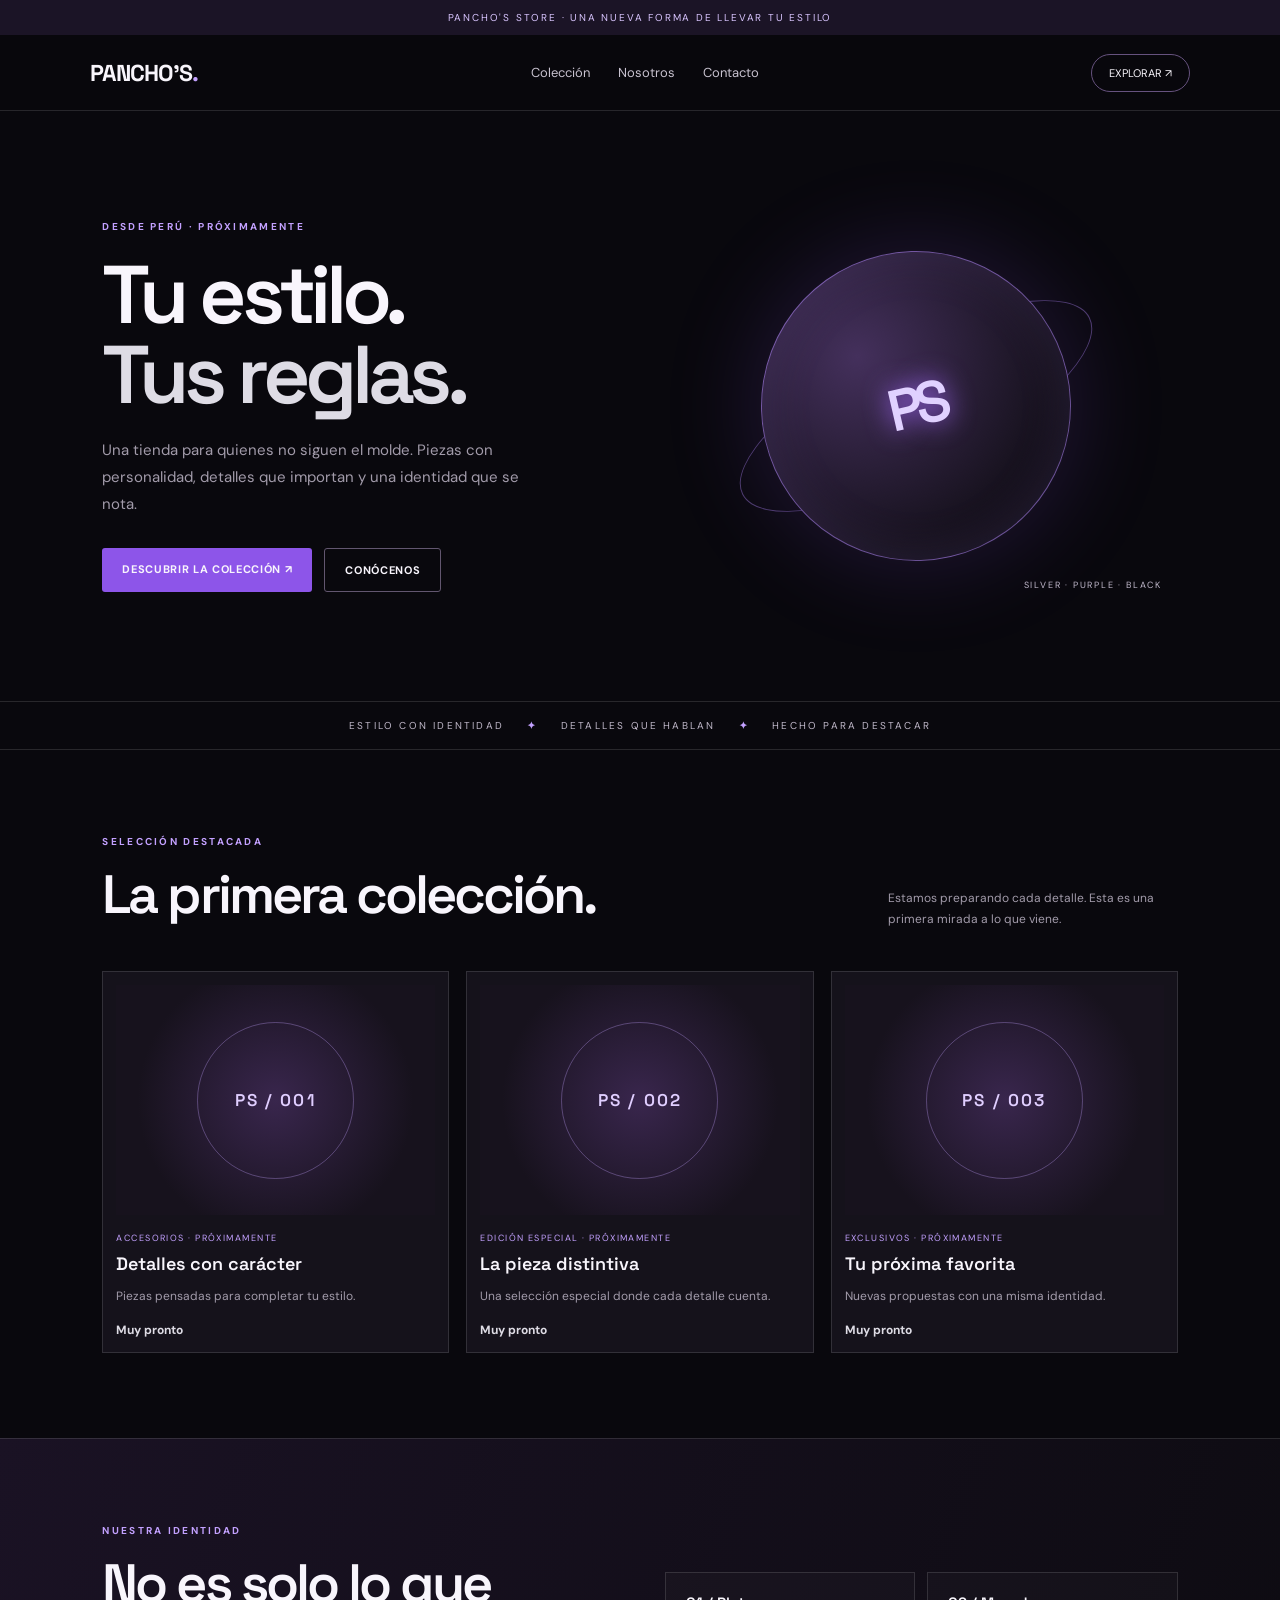
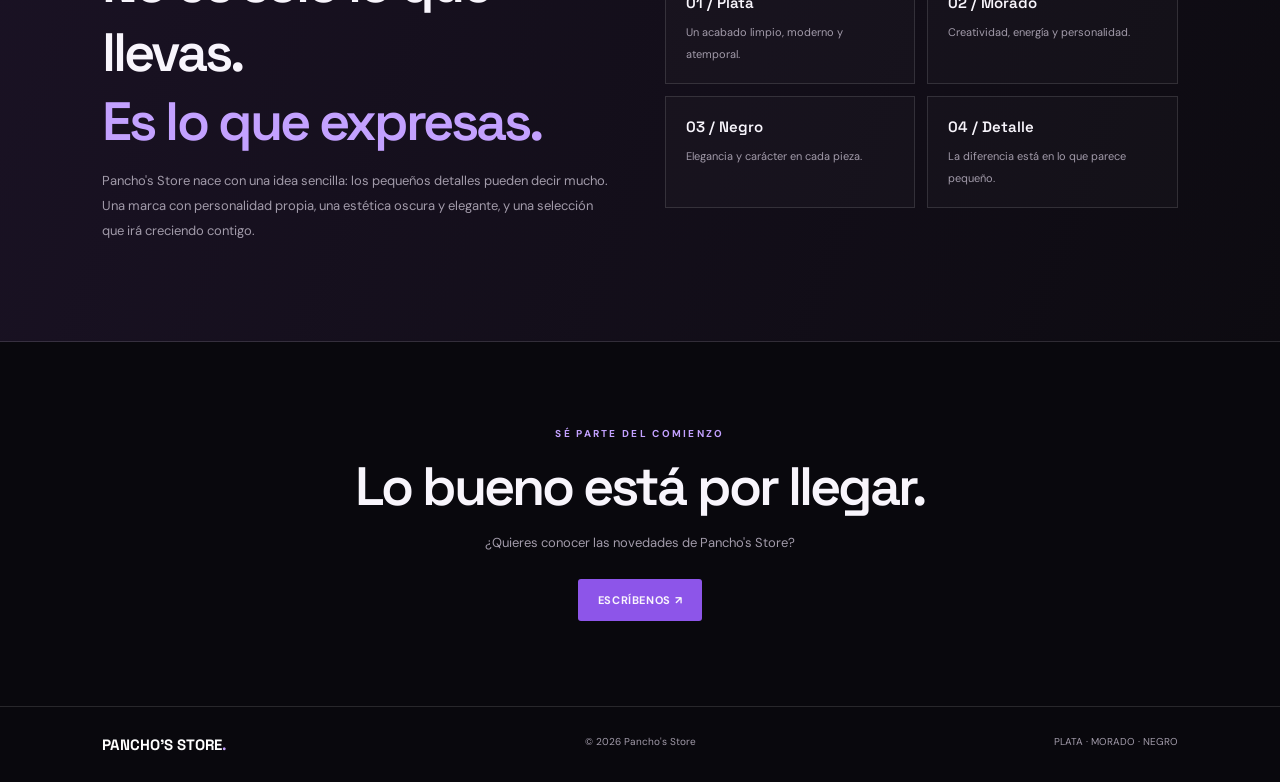
==== index.html @ 60fdd754 "Usar enlace universal de WhatsApp con fallback web" ====
<!DOCTYPE html>
<html lang="es"><head><meta charset="UTF-8"><meta name="viewport" content="width=device-width, initial-scale=1"><meta name="theme-color" content="#09080d"><meta name="description" content="Pancho's Store — estilo que deja huella."><title>Pancho's Store</title>
<style>
@import url('https://fonts.googleapis.com/css2?family=DM+Sans:wght@400;500;600;700&family=Space+Grotesk:wght@400;500;600;700&display=swap');
:root{--bg:#09080d;--panel:#15121b;--purple:#8d55e9;--lilac:#c3a1ff;--silver:#dedce5;--muted:#a29baa;--line:#ffffff20}*{box-sizing:border-box}html{scroll-behavior:smooth}body{margin:0;background:var(--bg);color:#f8f5fc;font-family:'DM Sans',sans-serif}a{color:inherit;text-decoration:none}.announcement{text-align:center;padding:11px;background:#1b1426;color:#d9c5ff;font-size:10px;letter-spacing:.18em;text-transform:uppercase}header{height:76px;padding:0 7%;display:flex;align-items:center;justify-content:space-between;border-bottom:1px solid var(--line);position:sticky;top:0;background:#09080de8;backdrop-filter:blur(14px);z-index:4}.logo{font:700 23px 'Space Grotesk';letter-spacing:-1px}.logo span{color:var(--lilac)}nav{display:flex;gap:28px;color:#c8c2d0;font-size:13px}nav a:hover{color:white}.pill{border:1px solid #66527f;padding:11px 17px;border-radius:30px;font-size:11px}.hero{min-height:590px;padding:80px 8%;display:grid;grid-template-columns:1fr 1fr;align-items:center;gap:30px;overflow:hidden}.eyebrow{color:var(--lilac);font-size:10px;font-weight:700;letter-spacing:.23em;text-transform:uppercase}.hero h1{font:600 clamp(52px,6.4vw,84px)/.98 'Space Grotesk';letter-spacing:-.065em;margin:22px 0}.hero h1 span{color:var(--silver)}.hero p{max-width:440px;color:var(--muted);font-size:15px;line-height:1.8}.actions{display:flex;gap:12px;margin-top:30px;flex-wrap:wrap}.btn{padding:14px 20px;font-size:11px;font-weight:700;letter-spacing:.06em;border-radius:3px}.primary{background:var(--purple)}.outline{border:1px solid #62566f}.art{height:390px;display:grid;place-items:center;position:relative}.disc{width:310px;height:310px;border-radius:50%;display:grid;place-items:center;background:radial-gradient(circle at 35% 30%,#44305c,#17121e 65%,#08070c);border:1px solid #b58aff88;box-shadow:0 0 100px #8d55e933,inset 0 0 50px #b58aff22;transform:rotate(-13deg)}.disc strong{font:600 58px 'Space Grotesk';letter-spacing:-7px;color:#e0d1ff;text-shadow:0 0 25px #a66cff}.ring{position:absolute;width:390px;height:130px;border:1px solid #b58aff66;border-radius:50%;transform:rotate(-27deg)}.art small{position:absolute;bottom:10px;right:3%;color:#c2bacd;letter-spacing:.2em;font-size:9px}.ticker{padding:17px 5%;border-block:1px solid var(--line);text-align:center;color:#c0b8c9;font-size:10px;letter-spacing:.22em}.ticker b{color:var(--lilac);margin:0 18px}section.content{padding:85px 8%}.heading{display:flex;justify-content:space-between;align-items:end;margin-bottom:30px;gap:20px}.heading h2,.story h2,.signup h2{font:600 clamp(34px,4.5vw,54px) 'Space Grotesk';letter-spacing:-.055em;margin:12px 0}.heading p{max-width:290px;color:var(--muted);font-size:12px;line-height:1.7}.grid{display:grid;grid-template-columns:repeat(3,1fr);gap:17px}.item{background:var(--panel);padding:13px;border:1px solid var(--line)}.visual{height:230px;display:grid;place-items:center;background:radial-gradient(circle,#39264d,#17121d 70%);position:relative}.visual:after{content:"";position:absolute;width:155px;height:155px;border:1px solid #c3a1ff55;border-radius:50%}.visual span{z-index:1;color:#e0ceff;font:600 17px 'Space Grotesk';letter-spacing:.12em}.item small{display:block;margin:17px 0 8px;color:var(--lilac);font-size:9px;letter-spacing:.16em;text-transform:uppercase}.item h3{font:600 18px 'Space Grotesk';margin:0}.item p{color:var(--muted);font-size:12px;line-height:1.6}.item strong{font-size:12px;color:var(--silver)}.story{background:linear-gradient(110deg,#1a1224,#0d0b11);border-block:1px solid var(--line);display:grid;grid-template-columns:1fr 1fr;gap:50px;align-items:center}.story h2 span{color:var(--lilac)}.story p{color:var(--muted);font-size:13px;line-height:1.9}.values{display:grid;grid-template-columns:1fr 1fr;gap:12px}.value{padding:20px;border:1px solid var(--line);background:#ffffff05}.value b{display:block;font:600 15px 'Space Grotesk';margin-bottom:8px}.value span{color:var(--muted);font-size:11px;line-height:1.6}.signup{text-align:center}.signup p{color:var(--muted);font-size:13px}.signup a{display:inline-block;margin-top:15px}footer{padding:28px 8%;border-top:1px solid var(--line);display:flex;justify-content:space-between;gap:15px;color:var(--muted);font-size:10px}footer b{font:700 15px 'Space Grotesk';color:white}
@media(max-width:700px){header{padding:0 5%;height:66px}nav{display:none}.hero{grid-template-columns:1fr;text-align:center;padding:65px 7% 35px}.hero p{margin:auto}.actions{justify-content:center}.art{height:300px}.disc{width:245px;height:245px}.ring{width:310px}.content{padding:65px 7%!important}.heading{display:block}.grid{grid-template-columns:1fr}.visual{height:220px}.story{grid-template-columns:1fr;padding:65px 7%!important;gap:25px}.values{grid-template-columns:1fr 1fr}footer{padding:25px 7%;flex-direction:column;text-align:center}}
</style></head><body>
<div class="announcement">Pancho's Store · Una nueva forma de llevar tu estilo</div>
<header><a class="logo" href="#">PANCHO'S<span>.</span></a><nav><a href="#coleccion">Colección</a><a href="#nosotros">Nosotros</a><a href="#contacto">Contacto</a></nav><a class="pill" href="#coleccion">EXPLORAR ↗</a></header>
<main><section class="hero"><div><div class="eyebrow">Desde Perú · Próximamente</div><h1>Tu estilo.<br><span>Tus reglas.</span></h1><p>Una tienda para quienes no siguen el molde. Piezas con personalidad, detalles que importan y una identidad que se nota.</p><div class="actions"><a class="btn primary" href="#coleccion">DESCUBRIR LA COLECCIÓN ↗</a><a class="btn outline" href="#nosotros">CONÓCENOS</a></div></div><div class="art"><div class="ring"></div><div class="disc"><strong>PS</strong></div><small>SILVER · PURPLE · BLACK</small></div></section>
<div class="ticker">ESTILO CON IDENTIDAD <b>✦</b> DETALLES QUE HABLAN <b>✦</b> HECHO PARA DESTACAR</div>
<section class="content" id="coleccion"><div class="heading"><div><div class="eyebrow">Selección destacada</div><h2>La primera colección.</h2></div><p>Estamos preparando cada detalle. Esta es una primera mirada a lo que viene.</p></div><div class="grid"><article class="item"><div class="visual"><span>PS / 001</span></div><small>Accesorios · Próximamente</small><h3>Detalles con carácter</h3><p>Piezas pensadas para completar tu estilo.</p><strong>Muy pronto</strong></article><article class="item"><div class="visual"><span>PS / 002</span></div><small>Edición especial · Próximamente</small><h3>La pieza distintiva</h3><p>Una selección especial donde cada detalle cuenta.</p><strong>Muy pronto</strong></article><article class="item"><div class="visual"><span>PS / 003</span></div><small>Exclusivos · Próximamente</small><h3>Tu próxima favorita</h3><p>Nuevas propuestas con una misma identidad.</p><strong>Muy pronto</strong></article></div></section>
<section class="content story" id="nosotros"><div><div class="eyebrow">Nuestra identidad</div><h2>No es solo lo que llevas.<br><span>Es lo que expresas.</span></h2><p>Pancho's Store nace con una idea sencilla: los pequeños detalles pueden decir mucho. Una marca con personalidad propia, una estética oscura y elegante, y una selección que irá creciendo contigo.</p></div><div class="values"><div class="value"><b>01 / Plata</b><span>Un acabado limpio, moderno y atemporal.</span></div><div class="value"><b>02 / Morado</b><span>Creatividad, energía y personalidad.</span></div><div class="value"><b>03 / Negro</b><span>Elegancia y carácter en cada pieza.</span></div><div class="value"><b>04 / Detalle</b><span>La diferencia está en lo que parece pequeño.</span></div></div></section>
<section class="content signup" id="contacto"><div class="eyebrow">Sé parte del comienzo</div><h2>Lo bueno está por llegar.</h2><p>¿Quieres conocer las novedades de Pancho's Store?</p><a class="btn primary" href="https://api.whatsapp.com/send?phone=51946608900&text=%C2%A1Hola!%20Vi%20esta%20promocion%20que%20anda%20de%20rompe%20y%20raja%2C%20dame%20mas%20info%20https%3A%2F%2Fjisusdev-pge.github.io%2FPancho-s-Store%2F" target="_blank" rel="noopener">ESCRÍBENOS ↗</a></section></main>
<footer><b>PANCHO'S STORE<span style="color:#c3a1ff">.</span></b><span>© 2026 Pancho's Store</span><span>PLATA · MORADO · NEGRO</span></footer></body></html>
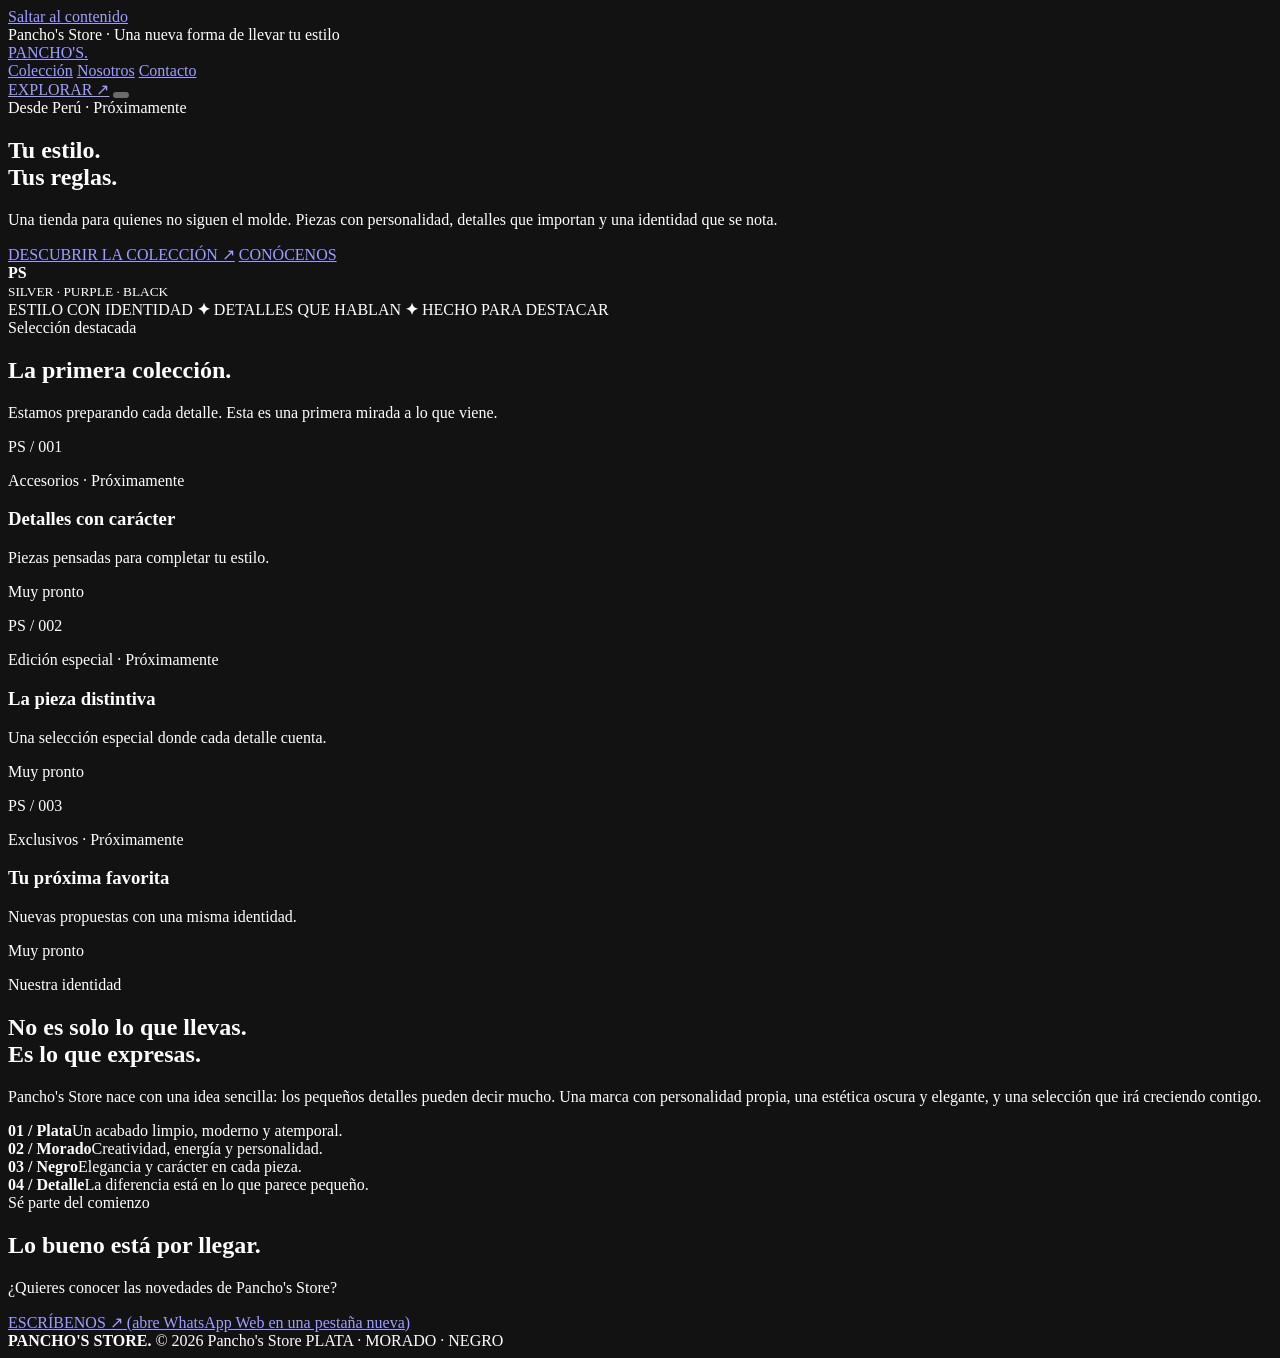
==== commit 83eab827: "Reemplazar página principal por nueva estructura accesible" ====
--- a/index.html
+++ b/index.html
@@ -1,15 +1,120 @@
 <!DOCTYPE html>
-<html lang="es"><head><meta charset="UTF-8"><meta name="viewport" content="width=device-width, initial-scale=1"><meta name="theme-color" content="#09080d"><meta name="description" content="Pancho's Store — estilo que deja huella."><title>Pancho's Store</title>
-<style>
-@import url('https://fonts.googleapis.com/css2?family=DM+Sans:wght@400;500;600;700&family=Space+Grotesk:wght@400;500;600;700&display=swap');
-:root{--bg:#09080d;--panel:#15121b;--purple:#8d55e9;--lilac:#c3a1ff;--silver:#dedce5;--muted:#a29baa;--line:#ffffff20}*{box-sizing:border-box}html{scroll-behavior:smooth}body{margin:0;background:var(--bg);color:#f8f5fc;font-family:'DM Sans',sans-serif}a{color:inherit;text-decoration:none}.announcement{text-align:center;padding:11px;background:#1b1426;color:#d9c5ff;font-size:10px;letter-spacing:.18em;text-transform:uppercase}header{height:76px;padding:0 7%;display:flex;align-items:center;justify-content:space-between;border-bottom:1px solid var(--line);position:sticky;top:0;background:#09080de8;backdrop-filter:blur(14px);z-index:4}.logo{font:700 23px 'Space Grotesk';letter-spacing:-1px}.logo span{color:var(--lilac)}nav{display:flex;gap:28px;color:#c8c2d0;font-size:13px}nav a:hover{color:white}.pill{border:1px solid #66527f;padding:11px 17px;border-radius:30px;font-size:11px}.hero{min-height:590px;padding:80px 8%;display:grid;grid-template-columns:1fr 1fr;align-items:center;gap:30px;overflow:hidden}.eyebrow{color:var(--lilac);font-size:10px;font-weight:700;letter-spacing:.23em;text-transform:uppercase}.hero h1{font:600 clamp(52px,6.4vw,84px)/.98 'Space Grotesk';letter-spacing:-.065em;margin:22px 0}.hero h1 span{color:var(--silver)}.hero p{max-width:440px;color:var(--muted);font-size:15px;line-height:1.8}.actions{display:flex;gap:12px;margin-top:30px;flex-wrap:wrap}.btn{padding:14px 20px;font-size:11px;font-weight:700;letter-spacing:.06em;border-radius:3px}.primary{background:var(--purple)}.outline{border:1px solid #62566f}.art{height:390px;display:grid;place-items:center;position:relative}.disc{width:310px;height:310px;border-radius:50%;display:grid;place-items:center;background:radial-gradient(circle at 35% 30%,#44305c,#17121e 65%,#08070c);border:1px solid #b58aff88;box-shadow:0 0 100px #8d55e933,inset 0 0 50px #b58aff22;transform:rotate(-13deg)}.disc strong{font:600 58px 'Space Grotesk';letter-spacing:-7px;color:#e0d1ff;text-shadow:0 0 25px #a66cff}.ring{position:absolute;width:390px;height:130px;border:1px solid #b58aff66;border-radius:50%;transform:rotate(-27deg)}.art small{position:absolute;bottom:10px;right:3%;color:#c2bacd;letter-spacing:.2em;font-size:9px}.ticker{padding:17px 5%;border-block:1px solid var(--line);text-align:center;color:#c0b8c9;font-size:10px;letter-spacing:.22em}.ticker b{color:var(--lilac);margin:0 18px}section.content{padding:85px 8%}.heading{display:flex;justify-content:space-between;align-items:end;margin-bottom:30px;gap:20px}.heading h2,.story h2,.signup h2{font:600 clamp(34px,4.5vw,54px) 'Space Grotesk';letter-spacing:-.055em;margin:12px 0}.heading p{max-width:290px;color:var(--muted);font-size:12px;line-height:1.7}.grid{display:grid;grid-template-columns:repeat(3,1fr);gap:17px}.item{background:var(--panel);padding:13px;border:1px solid var(--line)}.visual{height:230px;display:grid;place-items:center;background:radial-gradient(circle,#39264d,#17121d 70%);position:relative}.visual:after{content:"";position:absolute;width:155px;height:155px;border:1px solid #c3a1ff55;border-radius:50%}.visual span{z-index:1;color:#e0ceff;font:600 17px 'Space Grotesk';letter-spacing:.12em}.item small{display:block;margin:17px 0 8px;color:var(--lilac);font-size:9px;letter-spacing:.16em;text-transform:uppercase}.item h3{font:600 18px 'Space Grotesk';margin:0}.item p{color:var(--muted);font-size:12px;line-height:1.6}.item strong{font-size:12px;color:var(--silver)}.story{background:linear-gradient(110deg,#1a1224,#0d0b11);border-block:1px solid var(--line);display:grid;grid-template-columns:1fr 1fr;gap:50px;align-items:center}.story h2 span{color:var(--lilac)}.story p{color:var(--muted);font-size:13px;line-height:1.9}.values{display:grid;grid-template-columns:1fr 1fr;gap:12px}.value{padding:20px;border:1px solid var(--line);background:#ffffff05}.value b{display:block;font:600 15px 'Space Grotesk';margin-bottom:8px}.value span{color:var(--muted);font-size:11px;line-height:1.6}.signup{text-align:center}.signup p{color:var(--muted);font-size:13px}.signup a{display:inline-block;margin-top:15px}footer{padding:28px 8%;border-top:1px solid var(--line);display:flex;justify-content:space-between;gap:15px;color:var(--muted);font-size:10px}footer b{font:700 15px 'Space Grotesk';color:white}
-@media(max-width:700px){header{padding:0 5%;height:66px}nav{display:none}.hero{grid-template-columns:1fr;text-align:center;padding:65px 7% 35px}.hero p{margin:auto}.actions{justify-content:center}.art{height:300px}.disc{width:245px;height:245px}.ring{width:310px}.content{padding:65px 7%!important}.heading{display:block}.grid{grid-template-columns:1fr}.visual{height:220px}.story{grid-template-columns:1fr;padding:65px 7%!important;gap:25px}.values{grid-template-columns:1fr 1fr}footer{padding:25px 7%;flex-direction:column;text-align:center}}
-</style></head><body>
-<div class="announcement">Pancho's Store · Una nueva forma de llevar tu estilo</div>
-<header><a class="logo" href="#">PANCHO'S<span>.</span></a><nav><a href="#coleccion">Colección</a><a href="#nosotros">Nosotros</a><a href="#contacto">Contacto</a></nav><a class="pill" href="#coleccion">EXPLORAR ↗</a></header>
-<main><section class="hero"><div><div class="eyebrow">Desde Perú · Próximamente</div><h1>Tu estilo.<br><span>Tus reglas.</span></h1><p>Una tienda para quienes no siguen el molde. Piezas con personalidad, detalles que importan y una identidad que se nota.</p><div class="actions"><a class="btn primary" href="#coleccion">DESCUBRIR LA COLECCIÓN ↗</a><a class="btn outline" href="#nosotros">CONÓCENOS</a></div></div><div class="art"><div class="ring"></div><div class="disc"><strong>PS</strong></div><small>SILVER · PURPLE · BLACK</small></div></section>
-<div class="ticker">ESTILO CON IDENTIDAD <b>✦</b> DETALLES QUE HABLAN <b>✦</b> HECHO PARA DESTACAR</div>
-<section class="content" id="coleccion"><div class="heading"><div><div class="eyebrow">Selección destacada</div><h2>La primera colección.</h2></div><p>Estamos preparando cada detalle. Esta es una primera mirada a lo que viene.</p></div><div class="grid"><article class="item"><div class="visual"><span>PS / 001</span></div><small>Accesorios · Próximamente</small><h3>Detalles con carácter</h3><p>Piezas pensadas para completar tu estilo.</p><strong>Muy pronto</strong></article><article class="item"><div class="visual"><span>PS / 002</span></div><small>Edición especial · Próximamente</small><h3>La pieza distintiva</h3><p>Una selección especial donde cada detalle cuenta.</p><strong>Muy pronto</strong></article><article class="item"><div class="visual"><span>PS / 003</span></div><small>Exclusivos · Próximamente</small><h3>Tu próxima favorita</h3><p>Nuevas propuestas con una misma identidad.</p><strong>Muy pronto</strong></article></div></section>
-<section class="content story" id="nosotros"><div><div class="eyebrow">Nuestra identidad</div><h2>No es solo lo que llevas.<br><span>Es lo que expresas.</span></h2><p>Pancho's Store nace con una idea sencilla: los pequeños detalles pueden decir mucho. Una marca con personalidad propia, una estética oscura y elegante, y una selección que irá creciendo contigo.</p></div><div class="values"><div class="value"><b>01 / Plata</b><span>Un acabado limpio, moderno y atemporal.</span></div><div class="value"><b>02 / Morado</b><span>Creatividad, energía y personalidad.</span></div><div class="value"><b>03 / Negro</b><span>Elegancia y carácter en cada pieza.</span></div><div class="value"><b>04 / Detalle</b><span>La diferencia está en lo que parece pequeño.</span></div></div></section>
-<section class="content signup" id="contacto"><div class="eyebrow">Sé parte del comienzo</div><h2>Lo bueno está por llegar.</h2><p>¿Quieres conocer las novedades de Pancho's Store?</p><a class="btn primary" href="https://api.whatsapp.com/send?phone=51946608900&text=%C2%A1Hola!%20Vi%20esta%20promocion%20que%20anda%20de%20rompe%20y%20raja%2C%20dame%20mas%20info%20https%3A%2F%2Fjisusdev-pge.github.io%2FPancho-s-Store%2F" target="_blank" rel="noopener">ESCRÍBENOS ↗</a></section></main>
-<footer><b>PANCHO'S STORE<span style="color:#c3a1ff">.</span></b><span>© 2026 Pancho's Store</span><span>PLATA · MORADO · NEGRO</span></footer></body></html>+<html lang="es">
+<head>
+  <meta charset="UTF-8">
+  <meta name="viewport" content="width=device-width, initial-scale=1">
+  <meta name="theme-color" content="#09080d">
+  <meta name="color-scheme" content="dark">
+  <meta name="description" content="Pancho's Store — estilo que deja huella.">
+  <title>Pancho's Store</title>
+  <link rel="canonical" href="https://jisusdev-pge.github.io/Pancho-s-Store/">
+  <meta property="og:type" content="website">
+  <meta property="og:locale" content="es_PE">
+  <meta property="og:site_name" content="Pancho's Store">
+  <meta property="og:title" content="Pancho's Store">
+  <meta property="og:description" content="Pancho's Store — estilo que deja huella.">
+  <meta property="og:url" content="https://jisusdev-pge.github.io/Pancho-s-Store/">
+  <link rel="icon" href="favicon.svg" type="image/svg+xml">
+  <link rel="preconnect" href="https://fonts.googleapis.com">
+  <link rel="preconnect" href="https://fonts.gstatic.com" crossorigin>
+  <link rel="stylesheet" href="https://fonts.googleapis.com/css2?family=DM+Sans:wght@400;500;600;700&family=Space+Grotesk:wght@400;500;600;700&display=swap">
+  <script>document.documentElement.classList.add('js');</script>
+  <link rel="stylesheet" href="css/styles.css">
+  <script src="js/main.js" defer></script>
+</head>
+<body>
+  <a class="skip-link" href="#contenido">Saltar al contenido</a>
+  <div class="announcement">Pancho's Store · Una nueva forma de llevar tu estilo</div>
+  <header class="site-header">
+    <a class="logo" href="#" aria-label="Pancho's Store, ir al inicio">PANCHO'S<span>.</span></a>
+    <nav class="nav" id="menu" aria-label="Principal">
+      <a href="#coleccion">Colección</a>
+      <a href="#nosotros">Nosotros</a>
+      <a href="#contacto">Contacto</a>
+    </nav>
+    <div class="header-actions">
+      <a class="pill" href="#coleccion">EXPLORAR ↗</a>
+      <button class="menu-toggle" type="button" aria-expanded="false" aria-controls="menu" aria-label="Abrir menú">
+        <span></span><span></span><span></span>
+      </button>
+    </div>
+  </header>
+  <main id="contenido">
+    <section class="hero" aria-labelledby="titulo-hero">
+      <div>
+        <div class="eyebrow">Desde Perú · Próximamente</div>
+        <h1 id="titulo-hero">Tu estilo.<br><span>Tus reglas.</span></h1>
+        <p>Una tienda para quienes no siguen el molde. Piezas con personalidad, detalles que importan y una identidad que se nota.</p>
+        <div class="actions">
+          <a class="btn primary" href="#coleccion">DESCUBRIR LA COLECCIÓN ↗</a>
+          <a class="btn outline" href="#nosotros">CONÓCENOS</a>
+        </div>
+      </div>
+      <div class="art" aria-hidden="true">
+        <div class="ring"></div>
+        <div class="disc"><strong>PS</strong></div>
+        <small>SILVER · PURPLE · BLACK</small>
+      </div>
+    </section>
+    <div class="ticker" aria-hidden="true">ESTILO CON IDENTIDAD <b>✦</b> DETALLES QUE HABLAN <b>✦</b> HECHO PARA DESTACAR</div>
+    <section class="content" id="coleccion" aria-labelledby="titulo-coleccion">
+      <div class="heading">
+        <div>
+          <div class="eyebrow">Selección destacada</div>
+          <h2 id="titulo-coleccion">La primera colección.</h2>
+        </div>
+        <p>Estamos preparando cada detalle. Esta es una primera mirada a lo que viene.</p>
+      </div>
+      <div class="grid">
+        <article class="item">
+          <div class="visual" aria-hidden="true"><span>PS / 001</span></div>
+          <p class="item-tag">Accesorios · Próximamente</p>
+          <h3>Detalles con carácter</h3>
+          <p class="item-desc">Piezas pensadas para completar tu estilo.</p>
+          <p class="item-status">Muy pronto</p>
+        </article>
+        <article class="item">
+          <div class="visual" aria-hidden="true"><span>PS / 002</span></div>
+          <p class="item-tag">Edición especial · Próximamente</p>
+          <h3>La pieza distintiva</h3>
+          <p class="item-desc">Una selección especial donde cada detalle cuenta.</p>
+          <p class="item-status">Muy pronto</p>
+        </article>
+        <article class="item">
+          <div class="visual" aria-hidden="true"><span>PS / 003</span></div>
+          <p class="item-tag">Exclusivos · Próximamente</p>
+          <h3>Tu próxima favorita</h3>
+          <p class="item-desc">Nuevas propuestas con una misma identidad.</p>
+          <p class="item-status">Muy pronto</p>
+        </article>
+      </div>
+    </section>
+    <section class="content story" id="nosotros" aria-labelledby="titulo-nosotros">
+      <div>
+        <div class="eyebrow">Nuestra identidad</div>
+        <h2 id="titulo-nosotros">No es solo lo que llevas.<br><span>Es lo que expresas.</span></h2>
+        <p>Pancho's Store nace con una idea sencilla: los pequeños detalles pueden decir mucho. Una marca con personalidad propia, una estética oscura y elegante, y una selección que irá creciendo contigo.</p>
+      </div>
+      <div class="values">
+        <div class="value"><b>01 / Plata</b><span>Un acabado limpio, moderno y atemporal.</span></div>
+        <div class="value"><b>02 / Morado</b><span>Creatividad, energía y personalidad.</span></div>
+        <div class="value"><b>03 / Negro</b><span>Elegancia y carácter en cada pieza.</span></div>
+        <div class="value"><b>04 / Detalle</b><span>La diferencia está en lo que parece pequeño.</span></div>
+      </div>
+    </section>
+    <section class="content signup" id="contacto" aria-labelledby="titulo-contacto">
+      <div class="eyebrow">Sé parte del comienzo</div>
+      <h2 id="titulo-contacto">Lo bueno está por llegar.</h2>
+      <p>¿Quieres conocer las novedades de Pancho's Store?</p>
+      <a class="btn primary" data-whatsapp
+         href="https://web.whatsapp.com/send?phone=51946608900&amp;text=%C2%A1Hola%21%20Vi%20esta%20promocion%20que%20anda%20de%20rompe%20y%20raja%2C%20dame%20mas%20info%20https%3A%2F%2Fjisusdev-pge.github.io%2FPancho-s-Store%2F"
+         target="_blank" rel="noopener noreferrer">ESCRÍBENOS ↗<span class="visually-hidden"> (abre WhatsApp Web en una pestaña nueva)</span></a>
+    </section>
+  </main>
+  <footer class="site-footer">
+    <b>PANCHO'S STORE<span>.</span></b>
+    <span>© <span id="year">2026</span> Pancho's Store</span>
+    <span>PLATA · MORADO · NEGRO</span>
+  </footer>
+</body>
+</html>
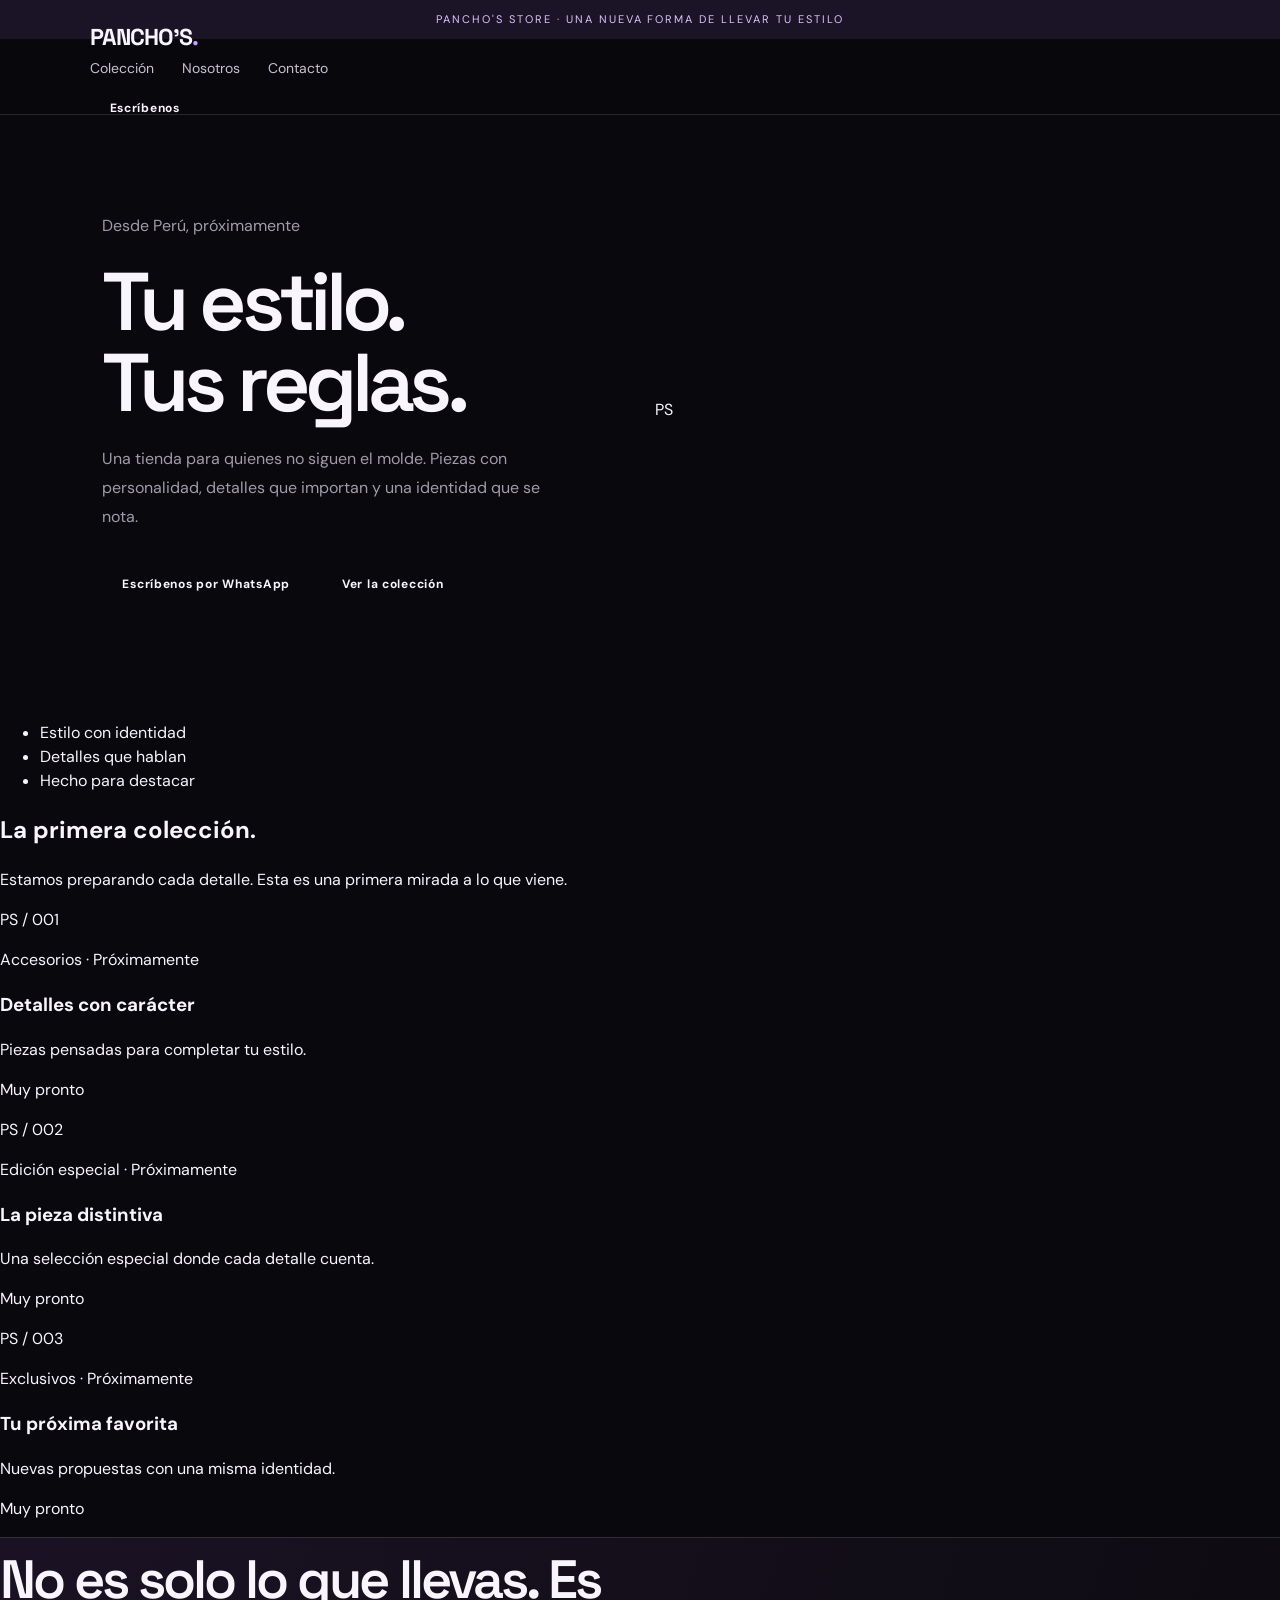
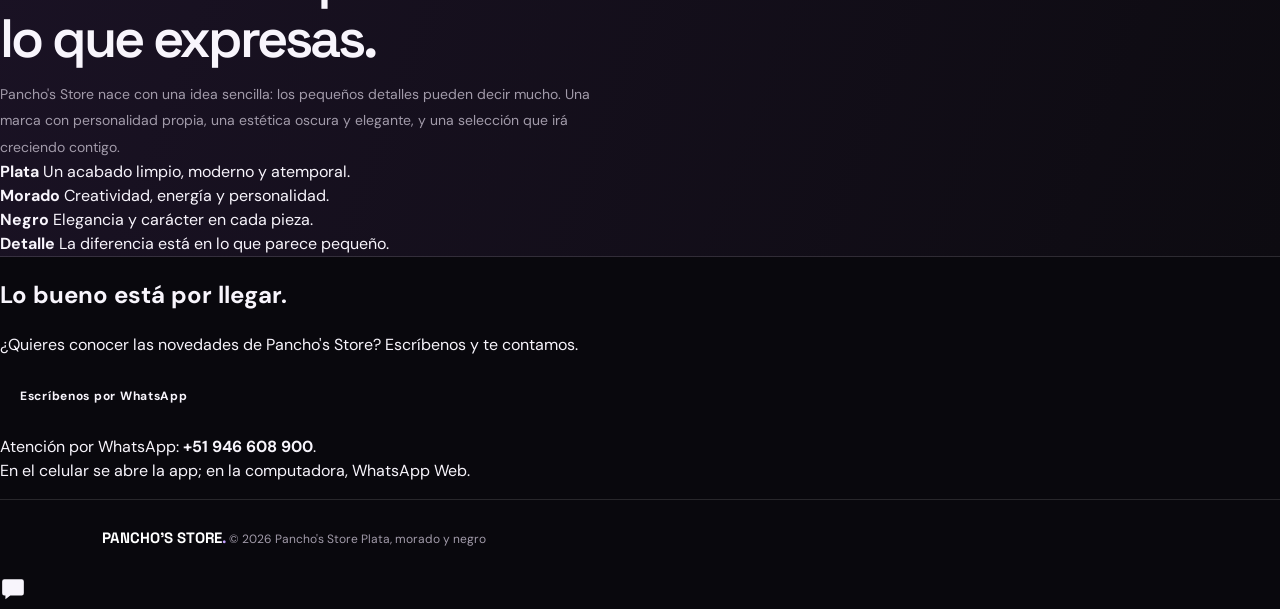
==== commit 849cc75a: "Replace homepage with updated index (2).html" ====
--- a/index.html
+++ b/index.html
@@ -8,113 +8,196 @@
   <meta name="description" content="Pancho's Store — estilo que deja huella.">
   <title>Pancho's Store</title>
   <link rel="canonical" href="https://jisusdev-pge.github.io/Pancho-s-Store/">
+
+  <!-- Vista previa al compartir el enlace -->
   <meta property="og:type" content="website">
   <meta property="og:locale" content="es_PE">
   <meta property="og:site_name" content="Pancho's Store">
   <meta property="og:title" content="Pancho's Store">
   <meta property="og:description" content="Pancho's Store — estilo que deja huella.">
   <meta property="og:url" content="https://jisusdev-pge.github.io/Pancho-s-Store/">
+
   <link rel="icon" href="favicon.svg" type="image/svg+xml">
+
+  <!-- Tipografías de la marca (display=swap evita texto invisible mientras cargan) -->
   <link rel="preconnect" href="https://fonts.googleapis.com">
   <link rel="preconnect" href="https://fonts.gstatic.com" crossorigin>
   <link rel="stylesheet" href="https://fonts.googleapis.com/css2?family=DM+Sans:wght@400;500;600;700&family=Space+Grotesk:wght@400;500;600;700&display=swap">
+
+  <!-- Marca la página como "con JavaScript" antes del primer pintado (evita parpadeos del menú) -->
   <script>document.documentElement.classList.add('js');</script>
   <link rel="stylesheet" href="css/styles.css">
-  <script src="js/main.js" defer></script>
+  <script src="js/whatsapp.js" defer></script>
+  <script src="js/ui.js" defer></script>
 </head>
 <body>
   <a class="skip-link" href="#contenido">Saltar al contenido</a>
+
   <div class="announcement">Pancho's Store · Una nueva forma de llevar tu estilo</div>
+
   <header class="site-header">
-    <a class="logo" href="#" aria-label="Pancho's Store, ir al inicio">PANCHO'S<span>.</span></a>
-    <nav class="nav" id="menu" aria-label="Principal">
-      <a href="#coleccion">Colección</a>
-      <a href="#nosotros">Nosotros</a>
-      <a href="#contacto">Contacto</a>
-    </nav>
-    <div class="header-actions">
-      <a class="pill" href="#coleccion">EXPLORAR ↗</a>
+    <div class="wrap header-inner">
+      <a class="logo" href="#" aria-label="Pancho's Store, ir al inicio">PANCHO'S<span>.</span></a>
+
+      <nav class="nav" id="menu" aria-label="Principal">
+        <a href="#coleccion">Colección</a>
+        <a href="#nosotros">Nosotros</a>
+        <a href="#contacto">Contacto</a>
+      </nav>
+
+      <!-- Los botones con data-whatsapp reciben su enlace desde js/whatsapp.js.
+           Sin JavaScript, "#contacto" lleva al enlace de respaldo de la sección de contacto. -->
+      <a class="btn btn--ghost btn--sm header-cta" data-whatsapp href="#contacto">Escríbenos</a>
+
       <button class="menu-toggle" type="button" aria-expanded="false" aria-controls="menu" aria-label="Abrir menú">
         <span></span><span></span><span></span>
       </button>
     </div>
   </header>
+
   <main id="contenido">
-    <section class="hero" aria-labelledby="titulo-hero">
-      <div>
-        <div class="eyebrow">Desde Perú · Próximamente</div>
-        <h1 id="titulo-hero">Tu estilo.<br><span>Tus reglas.</span></h1>
-        <p>Una tienda para quienes no siguen el molde. Piezas con personalidad, detalles que importan y una identidad que se nota.</p>
-        <div class="actions">
-          <a class="btn primary" href="#coleccion">DESCUBRIR LA COLECCIÓN ↗</a>
-          <a class="btn outline" href="#nosotros">CONÓCENOS</a>
-        </div>
-      </div>
-      <div class="art" aria-hidden="true">
-        <div class="ring"></div>
-        <div class="disc"><strong>PS</strong></div>
-        <small>SILVER · PURPLE · BLACK</small>
-      </div>
-    </section>
-    <div class="ticker" aria-hidden="true">ESTILO CON IDENTIDAD <b>✦</b> DETALLES QUE HABLAN <b>✦</b> HECHO PARA DESTACAR</div>
-    <section class="content" id="coleccion" aria-labelledby="titulo-coleccion">
-      <div class="heading">
+    <!-- Hero -->
+    <section class="wrap hero" aria-labelledby="titulo-hero">
+      <div class="hero-copy">
+        <p class="status" data-rise style="--i:0">Desde Perú, próximamente</p>
+        <h1 id="titulo-hero" data-rise style="--i:1">Tu estilo.<br>Tus reglas.</h1>
+        <p class="lede" data-rise style="--i:2">Una tienda para quienes no siguen el molde. Piezas con personalidad, detalles que importan y una identidad que se nota.</p>
+        <div class="actions" data-rise style="--i:3">
+          <a class="btn btn--primary" data-whatsapp href="#contacto">Escríbenos por WhatsApp<span class="visually-hidden"> (abre WhatsApp)</span></a>
+          <a class="btn btn--ghost" href="#coleccion">Ver la colección</a>
+        </div>
+      </div>
+
+      <div class="orb" aria-hidden="true">
+        <div class="orb-ring orb-ring--outer"></div>
+        <div class="orb-core"></div>
+        <div class="orb-ring"></div>
+        <span class="orb-mark">PS</span>
+      </div>
+    </section>
+
+    <!-- Lemas -->
+    <div class="pillars">
+      <div class="wrap">
+        <ul>
+          <li>Estilo con identidad</li>
+          <li>Detalles que hablan</li>
+          <li>Hecho para destacar</li>
+        </ul>
+      </div>
+    </div>
+
+    <!-- Colección
+         Los tres espacios son marcadores "Próximamente". Cuando haya productos reales,
+         reemplaza el bloque .slot-art por la foto verdadera y completa nombre y precio. -->
+    <section class="section" id="coleccion" aria-labelledby="titulo-coleccion">
+      <div class="wrap">
+        <div class="section-head">
+          <h2 id="titulo-coleccion">La primera colección.</h2>
+          <p class="lede">Estamos preparando cada detalle. Esta es una primera mirada a lo que viene.</p>
+        </div>
+
+        <div class="slots">
+          <article class="slot slot--tall">
+            <div class="slot-art art-rings" aria-hidden="true"><span class="slot-code">PS / 001</span></div>
+            <div class="slot-body">
+              <p class="slot-tag">Accesorios · Próximamente</p>
+              <h3>Detalles con carácter</h3>
+              <p class="slot-desc">Piezas pensadas para completar tu estilo.</p>
+              <p class="slot-status">Muy pronto</p>
+            </div>
+          </article>
+
+          <article class="slot slot--wide">
+            <div class="slot-art art-fan" aria-hidden="true"><span class="slot-code">PS / 002</span></div>
+            <div class="slot-body">
+              <p class="slot-tag">Edición especial · Próximamente</p>
+              <h3>La pieza distintiva</h3>
+              <p class="slot-desc">Una selección especial donde cada detalle cuenta.</p>
+              <p class="slot-status">Muy pronto</p>
+            </div>
+          </article>
+
+          <article class="slot slot--wide">
+            <div class="slot-art art-stripes" aria-hidden="true"><span class="slot-code">PS / 003</span></div>
+            <div class="slot-body">
+              <p class="slot-tag">Exclusivos · Próximamente</p>
+              <h3>Tu próxima favorita</h3>
+              <p class="slot-desc">Nuevas propuestas con una misma identidad.</p>
+              <p class="slot-status">Muy pronto</p>
+            </div>
+          </article>
+        </div>
+      </div>
+    </section>
+
+    <!-- Nuestra identidad -->
+    <section class="section story" id="nosotros" aria-labelledby="titulo-nosotros">
+      <div class="wrap story-grid">
         <div>
-          <div class="eyebrow">Selección destacada</div>
-          <h2 id="titulo-coleccion">La primera colección.</h2>
-        </div>
-        <p>Estamos preparando cada detalle. Esta es una primera mirada a lo que viene.</p>
-      </div>
-      <div class="grid">
-        <article class="item">
-          <div class="visual" aria-hidden="true"><span>PS / 001</span></div>
-          <p class="item-tag">Accesorios · Próximamente</p>
-          <h3>Detalles con carácter</h3>
-          <p class="item-desc">Piezas pensadas para completar tu estilo.</p>
-          <p class="item-status">Muy pronto</p>
-        </article>
-        <article class="item">
-          <div class="visual" aria-hidden="true"><span>PS / 002</span></div>
-          <p class="item-tag">Edición especial · Próximamente</p>
-          <h3>La pieza distintiva</h3>
-          <p class="item-desc">Una selección especial donde cada detalle cuenta.</p>
-          <p class="item-status">Muy pronto</p>
-        </article>
-        <article class="item">
-          <div class="visual" aria-hidden="true"><span>PS / 003</span></div>
-          <p class="item-tag">Exclusivos · Próximamente</p>
-          <h3>Tu próxima favorita</h3>
-          <p class="item-desc">Nuevas propuestas con una misma identidad.</p>
-          <p class="item-status">Muy pronto</p>
-        </article>
-      </div>
-    </section>
-    <section class="content story" id="nosotros" aria-labelledby="titulo-nosotros">
-      <div>
-        <div class="eyebrow">Nuestra identidad</div>
-        <h2 id="titulo-nosotros">No es solo lo que llevas.<br><span>Es lo que expresas.</span></h2>
-        <p>Pancho's Store nace con una idea sencilla: los pequeños detalles pueden decir mucho. Una marca con personalidad propia, una estética oscura y elegante, y una selección que irá creciendo contigo.</p>
-      </div>
-      <div class="values">
-        <div class="value"><b>01 / Plata</b><span>Un acabado limpio, moderno y atemporal.</span></div>
-        <div class="value"><b>02 / Morado</b><span>Creatividad, energía y personalidad.</span></div>
-        <div class="value"><b>03 / Negro</b><span>Elegancia y carácter en cada pieza.</span></div>
-        <div class="value"><b>04 / Detalle</b><span>La diferencia está en lo que parece pequeño.</span></div>
-      </div>
-    </section>
-    <section class="content signup" id="contacto" aria-labelledby="titulo-contacto">
-      <div class="eyebrow">Sé parte del comienzo</div>
-      <h2 id="titulo-contacto">Lo bueno está por llegar.</h2>
-      <p>¿Quieres conocer las novedades de Pancho's Store?</p>
-      <a class="btn primary" data-whatsapp
-         href="https://web.whatsapp.com/send?phone=51946608900&amp;text=%C2%A1Hola%21%20Vi%20esta%20promocion%20que%20anda%20de%20rompe%20y%20raja%2C%20dame%20mas%20info%20https%3A%2F%2Fjisusdev-pge.github.io%2FPancho-s-Store%2F"
-         target="_blank" rel="noopener noreferrer">ESCRÍBENOS ↗<span class="visually-hidden"> (abre WhatsApp Web en una pestaña nueva)</span></a>
+          <h2 id="titulo-nosotros">No es solo lo que llevas. Es lo que expresas.</h2>
+          <p class="lede">Pancho's Store nace con una idea sencilla: los pequeños detalles pueden decir mucho. Una marca con personalidad propia, una estética oscura y elegante, y una selección que irá creciendo contigo.</p>
+        </div>
+
+        <div class="swatches">
+          <div class="swatch">
+            <div class="swatch-chip chip-silver" aria-hidden="true"></div>
+            <b>Plata</b>
+            <span>Un acabado limpio, moderno y atemporal.</span>
+          </div>
+          <div class="swatch">
+            <div class="swatch-chip chip-violet" aria-hidden="true"></div>
+            <b>Morado</b>
+            <span>Creatividad, energía y personalidad.</span>
+          </div>
+          <div class="swatch">
+            <div class="swatch-chip chip-black" aria-hidden="true"></div>
+            <b>Negro</b>
+            <span>Elegancia y carácter en cada pieza.</span>
+          </div>
+          <div class="swatch">
+            <div class="swatch-chip chip-detail" aria-hidden="true"></div>
+            <b>Detalle</b>
+            <span>La diferencia está en lo que parece pequeño.</span>
+          </div>
+        </div>
+      </div>
+    </section>
+
+    <!-- Contacto
+         El enlace de abajo es el respaldo sin JavaScript (wa.me funciona en celular y computadora).
+         Con JavaScript, js/whatsapp.js lo cambia por la app en celular o WhatsApp Web en computadora. -->
+    <section class="section" id="contacto" aria-labelledby="titulo-contacto">
+      <div class="wrap">
+        <div class="contact-card">
+          <div>
+            <h2 id="titulo-contacto">Lo bueno está por llegar.</h2>
+            <p class="lede">¿Quieres conocer las novedades de Pancho's Store? Escríbenos y te contamos.</p>
+          </div>
+          <div class="contact-action">
+            <a class="btn btn--primary" data-whatsapp
+               href="https://wa.me/51946608900?text=%C2%A1Hola%21%20Vi%20esta%20promocion%20que%20anda%20de%20rompe%20y%20raja%2C%20dame%20mas%20info%20https%3A%2F%2Fjisusdev-pge.github.io%2FPancho-s-Store%2F"
+               target="_blank" rel="noopener noreferrer">Escríbenos por WhatsApp<span class="visually-hidden"> (abre WhatsApp)</span></a>
+            <p class="contact-note">Atención por WhatsApp: <strong>+51 946 608 900</strong>.<br>En el celular se abre la app; en la computadora, WhatsApp Web.</p>
+          </div>
+        </div>
+      </div>
     </section>
   </main>
+
   <footer class="site-footer">
-    <b>PANCHO'S STORE<span>.</span></b>
-    <span>© <span id="year">2026</span> Pancho's Store</span>
-    <span>PLATA · MORADO · NEGRO</span>
+    <div class="wrap footer-inner">
+      <b>PANCHO'S STORE<span>.</span></b>
+      <span>© <span id="year">2026</span> Pancho's Store</span>
+      <span>Plata, morado y negro</span>
+    </div>
   </footer>
+
+  <!-- Botón flotante: solo se muestra en móvil y tablet -->
+  <a class="fab" data-whatsapp href="#contacto" aria-label="Escríbenos por WhatsApp">
+    <svg viewBox="0 0 24 24" width="26" height="26" aria-hidden="true" focusable="false">
+      <path fill="currentColor" d="M4 3h16a2 2 0 0 1 2 2v11a2 2 0 0 1-2 2H9.5L5 21.5V18H4a2 2 0 0 1-2-2V5a2 2 0 0 1 2-2z"/>
+    </svg>
+  </a>
 </body>
-</html>+</html>
--- a/css/styles.css
+++ b/css/styles.css
@@ -0,0 +1,129 @@
+/* =====================================================================
+   Pancho's Store — Hoja de estilos
+   Identidad: plateado · morado · negro (oscuro, elegante, minimalista)
+   ===================================================================== */
+:root {
+  --bg: #09080d;
+  --panel: #15121b;
+  --purple: #8d55e9;
+  --purple-hover: #9d6af0;
+  --lilac: #c3a1ff;
+  --silver: #dedce5;
+  --muted: #a29baa;
+  --text: #f8f5fc;
+  --line: #ffffff20;
+  --header-h: 76px;
+  --font-body: 'DM Sans', system-ui, -apple-system, 'Segoe UI', sans-serif;
+  --font-display: 'Space Grotesk', 'DM Sans', system-ui, sans-serif;
+}
+*, *::before, *::after { box-sizing: border-box; }
+html { scroll-behavior: smooth; -webkit-text-size-adjust: 100%; }
+body { margin: 0; background: var(--bg); color: var(--text); font-family: var(--font-body); line-height: 1.5; }
+a { color: inherit; text-decoration: none; }
+section[id] { scroll-margin-top: var(--header-h); }
+.visually-hidden { position: absolute; width: 1px; height: 1px; margin: -1px; padding: 0; overflow: hidden; clip: rect(0 0 0 0); white-space: nowrap; border: 0; }
+.skip-link { position: absolute; top: -60px; left: 12px; z-index: 10; padding: 12px 18px; background: var(--purple); color: #fff; font-size: 13px; font-weight: 700; border-radius: 3px; transition: top .2s; }
+.skip-link:focus { top: 12px; }
+:focus-visible { outline: 2px solid var(--lilac); outline-offset: 3px; }
+.announcement { text-align: center; padding: 11px 16px; background: #1b1426; color: #d9c5ff; font-size: 11px; letter-spacing: .18em; text-transform: uppercase; }
+.site-header { height: var(--header-h); padding: 0 7%; display: flex; align-items: center; justify-content: space-between; gap: 16px; border-bottom: 1px solid var(--line); position: sticky; top: 0; background: #09080de8; -webkit-backdrop-filter: blur(14px); backdrop-filter: blur(14px); z-index: 4; }
+.logo { font: 700 23px var(--font-display); letter-spacing: -1px; white-space: nowrap; }
+.logo span { color: var(--lilac); }
+.nav { display: flex; gap: 28px; color: #c8c2d0; font-size: 14px; }
+.nav a { padding: 6px 0; transition: color .2s; }
+.nav a:hover, .nav a[aria-current] { color: #fff; }
+.header-actions { display: flex; align-items: center; gap: 10px; }
+.pill { border: 1px solid #66527f; padding: 11px 17px; border-radius: 30px; font-size: 12px; letter-spacing: .04em; transition: border-color .2s, background .2s; }
+.pill:hover { border-color: var(--lilac); background: #ffffff0a; }
+.menu-toggle { display: none; width: 44px; height: 44px; padding: 0; border: 1px solid #66527f; border-radius: 50%; background: transparent; color: inherit; cursor: pointer; align-items: center; justify-content: center; flex-direction: column; gap: 5px; }
+.menu-toggle:hover { border-color: var(--lilac); }
+.menu-toggle span { display: block; width: 18px; height: 2px; background: var(--silver); border-radius: 2px; transition: transform .25s, opacity .2s; }
+.menu-toggle[aria-expanded="true"] span:nth-child(1) { transform: translateY(7px) rotate(45deg); }
+.menu-toggle[aria-expanded="true"] span:nth-child(2) { opacity: 0; }
+.menu-toggle[aria-expanded="true"] span:nth-child(3) { transform: translateY(-7px) rotate(-45deg); }
+.btn { display: inline-flex; align-items: center; justify-content: center; min-height: 46px; padding: 14px 20px; font-size: 12px; font-weight: 700; letter-spacing: .06em; border-radius: 3px; transition: background .2s, border-color .2s, transform .2s; }
+.btn:hover { transform: translateY(-1px); }
+.primary { background: var(--purple); color: #fff; }
+.primary:hover { background: var(--purple-hover); }
+.outline { border: 1px solid #62566f; }
+.outline:hover { border-color: var(--lilac); }
+.eyebrow { color: var(--lilac); font-size: 11px; font-weight: 700; letter-spacing: .23em; text-transform: uppercase; }
+.hero { min-height: 590px; padding: 80px 8%; display: grid; grid-template-columns: 1fr 1fr; align-items: center; gap: 30px; overflow: hidden; }
+.hero h1 { font: 600 clamp(48px, 6.4vw, 84px)/.98 var(--font-display); letter-spacing: -.065em; margin: 22px 0; }
+.hero h1 span { color: var(--silver); }
+.hero p { max-width: 440px; color: var(--muted); font-size: 16px; line-height: 1.8; margin: 0; }
+.actions { display: flex; gap: 12px; margin-top: 30px; flex-wrap: wrap; }
+.art { height: 390px; display: grid; place-items: center; position: relative; }
+.disc { width: 310px; height: 310px; border-radius: 50%; display: grid; place-items: center; background: radial-gradient(circle at 35% 30%, #44305c, #17121e 65%, #08070c); border: 1px solid #b58aff88; box-shadow: 0 0 100px #8d55e933, inset 0 0 50px #b58aff22; transform: rotate(-13deg); }
+.disc strong { font: 600 58px var(--font-display); letter-spacing: -7px; color: #e0d1ff; text-shadow: 0 0 25px #a66cff; }
+.ring { position: absolute; width: 390px; height: 130px; border: 1px solid #b58aff66; border-radius: 50%; transform: rotate(-27deg); }
+.art small { position: absolute; bottom: 10px; right: 3%; color: #c2bacd; letter-spacing: .2em; font-size: 11px; }
+.ticker { padding: 17px 5%; border-block: 1px solid var(--line); text-align: center; color: #c0b8c9; font-size: 11px; letter-spacing: .22em; line-height: 2; }
+.ticker b { color: var(--lilac); margin: 0 18px; }
+.content { padding: 85px 8%; }
+.heading { display: flex; justify-content: space-between; align-items: end; margin-bottom: 30px; gap: 20px; }
+.heading h2, .story h2, .signup h2 { font: 600 clamp(34px, 4.5vw, 54px)/1.1 var(--font-display); letter-spacing: -.055em; margin: 12px 0; }
+.heading p { max-width: 290px; color: var(--muted); font-size: 13px; line-height: 1.7; margin: 0; }
+.grid { display: grid; grid-template-columns: repeat(3, 1fr); gap: 17px; }
+.item { background: var(--panel); padding: 13px; border: 1px solid var(--line); transition: border-color .25s, transform .25s; }
+.item:hover { border-color: #c3a1ff55; transform: translateY(-3px); }
+.visual { height: 230px; display: grid; place-items: center; background: radial-gradient(circle, #39264d, #17121d 70%); position: relative; }
+.visual::after { content: ""; position: absolute; width: 155px; height: 155px; border: 1px solid #c3a1ff55; border-radius: 50%; }
+.visual span { z-index: 1; color: #e0ceff; font: 600 17px var(--font-display); letter-spacing: .12em; }
+.item-tag { margin: 17px 0 8px; color: var(--lilac); font-size: 11px; letter-spacing: .16em; text-transform: uppercase; }
+.item h3 { font: 600 18px var(--font-display); margin: 0; }
+.item-desc { color: var(--muted); font-size: 14px; line-height: 1.6; margin: 8px 0 12px; }
+.item-status { color: var(--silver); font-size: 13px; font-weight: 700; margin: 0; }
+.story { background: linear-gradient(110deg, #1a1224, #0d0b11); border-block: 1px solid var(--line); display: grid; grid-template-columns: 1fr 1fr; gap: 50px; align-items: center; }
+.story h2 span { color: var(--lilac); }
+.story p { color: var(--muted); font-size: 14px; line-height: 1.9; margin: 0; }
+.values { display: grid; grid-template-columns: 1fr 1fr; gap: 12px; }
+.value { padding: 20px; border: 1px solid var(--line); background: #ffffff05; }
+.value b { display: block; font: 600 15px var(--font-display); margin-bottom: 8px; }
+.value span { color: var(--muted); font-size: 13px; line-height: 1.6; }
+.signup { text-align: center; }
+.signup p { color: var(--muted); font-size: 14px; margin: 0; }
+.signup .btn { margin-top: 15px; }
+.site-footer { padding: 28px 8%; border-top: 1px solid var(--line); display: flex; justify-content: space-between; align-items: center; gap: 15px; color: var(--muted); font-size: 12px; }
+.site-footer b { font: 700 15px var(--font-display); color: #fff; }
+.site-footer b span { color: var(--lilac); }
+@media (max-width: 860px) {
+  .hero { grid-template-columns: 1fr; text-align: center; padding: 65px 7% 35px; min-height: 0; }
+  .hero p { margin: auto; }
+  .actions { justify-content: center; }
+  .art { height: 330px; }
+  .story { grid-template-columns: 1fr; gap: 30px; }
+}
+@media (max-width: 700px) {
+  :root { --header-h: 66px; }
+  .site-header { height: auto; min-height: var(--header-h); padding: 0 5%; flex-wrap: wrap; }
+  .nav { order: 3; width: 100%; justify-content: center; padding-bottom: 8px; }
+  .js .site-header { flex-wrap: nowrap; height: var(--header-h); }
+  .js .menu-toggle { display: inline-flex; }
+  .js .nav { display: none; position: absolute; top: 100%; left: 0; right: 0; flex-direction: column; gap: 0; padding: 4px 5% 14px; background: var(--bg); border-bottom: 1px solid var(--line); }
+  .js .nav.is-open { display: flex; }
+  .js .nav a { padding: 15px 0; border-top: 1px solid var(--line); font-size: 15px; }
+  .js .nav a:first-child { border-top: 0; }
+  .content { padding: 65px 7%; }
+  .art { height: 300px; }
+  .disc { width: 245px; height: 245px; }
+  .ring { width: 310px; }
+  .heading { display: block; }
+  .heading p { margin-top: 6px; }
+  .grid { grid-template-columns: 1fr; }
+  .visual { height: 220px; }
+  .story { padding: 65px 7%; gap: 25px; }
+  .ticker b { margin: 0 8px; }
+  .site-footer { padding: 25px 7%; flex-direction: column; text-align: center; }
+}
+@media (max-width: 480px) {
+  .pill { display: none; }
+  .js .site-header { justify-content: space-between; }
+  .values { grid-template-columns: 1fr; }
+  .actions .btn { width: 100%; }
+  .announcement { letter-spacing: .12em; }
+}
+@media (prefers-reduced-motion: reduce) {
+  html { scroll-behavior: auto; }
+  *, *::before, *::after { transition: none !important; }
+}
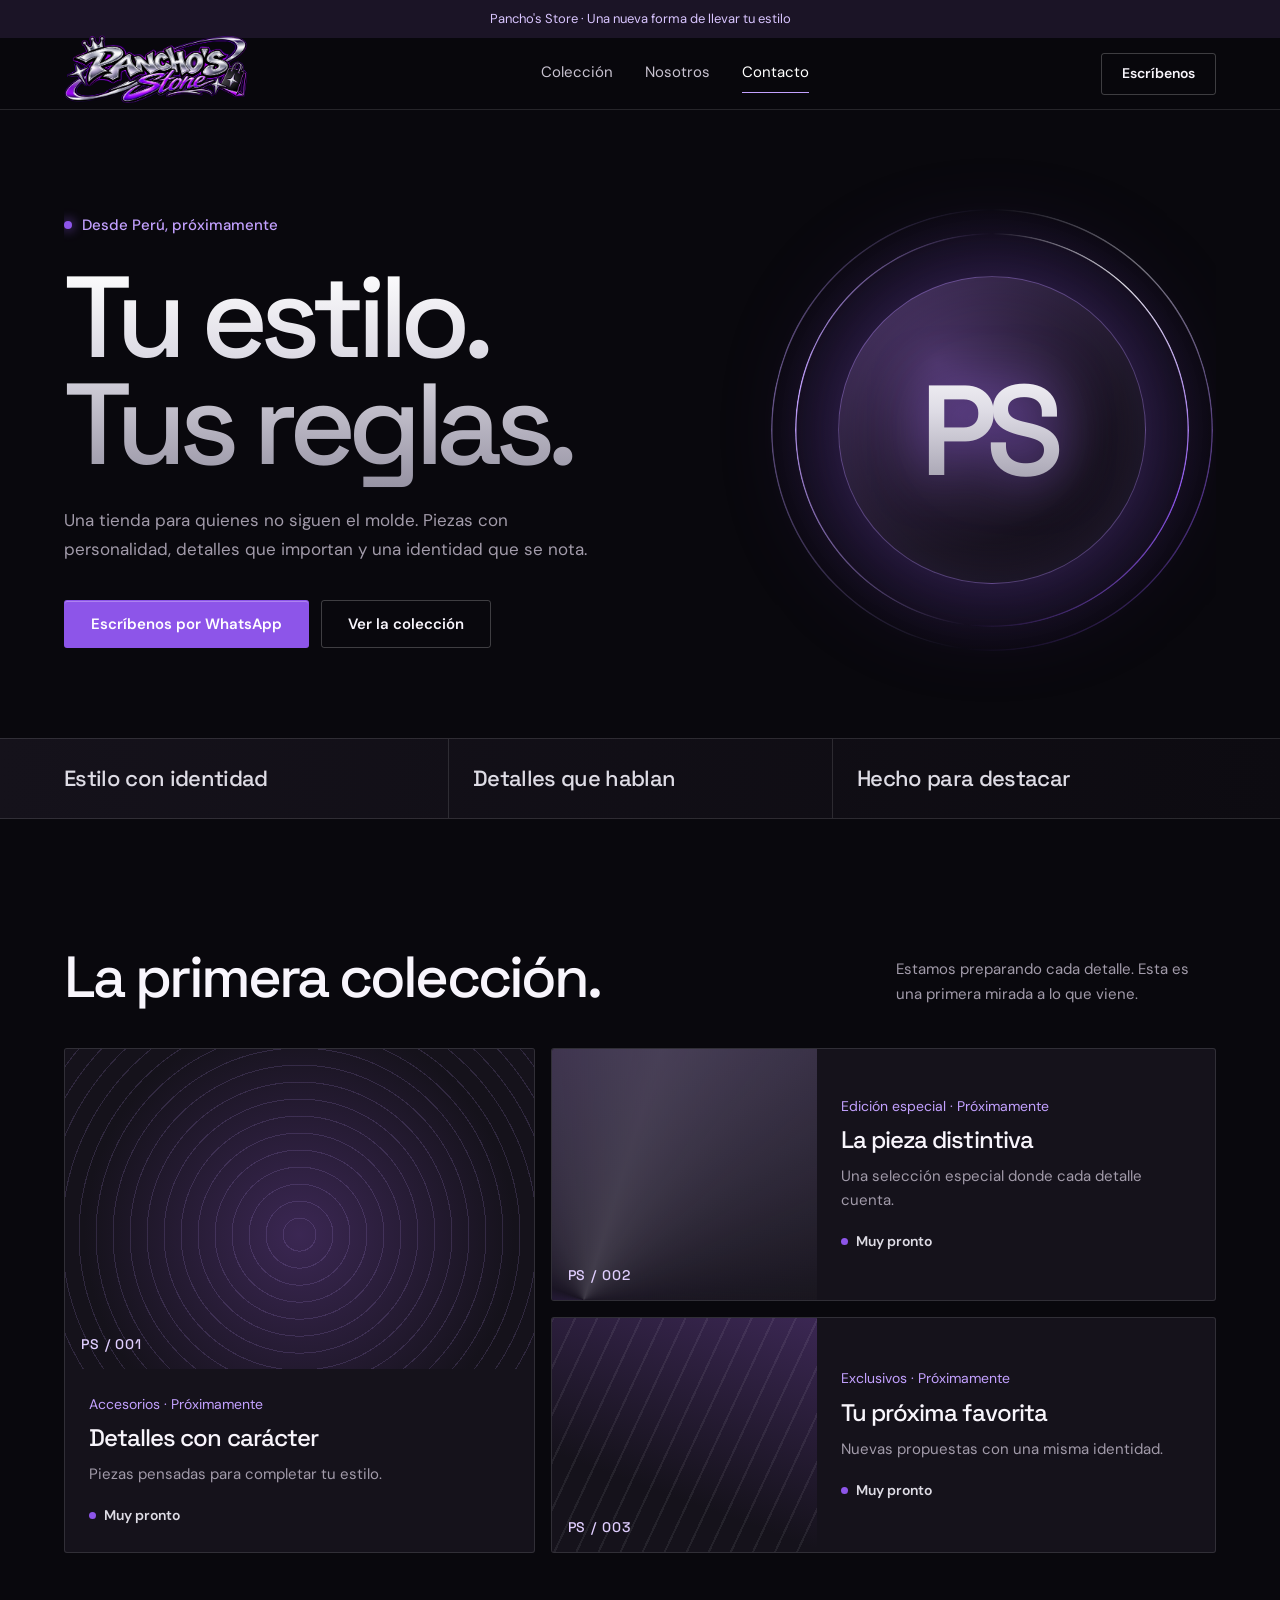
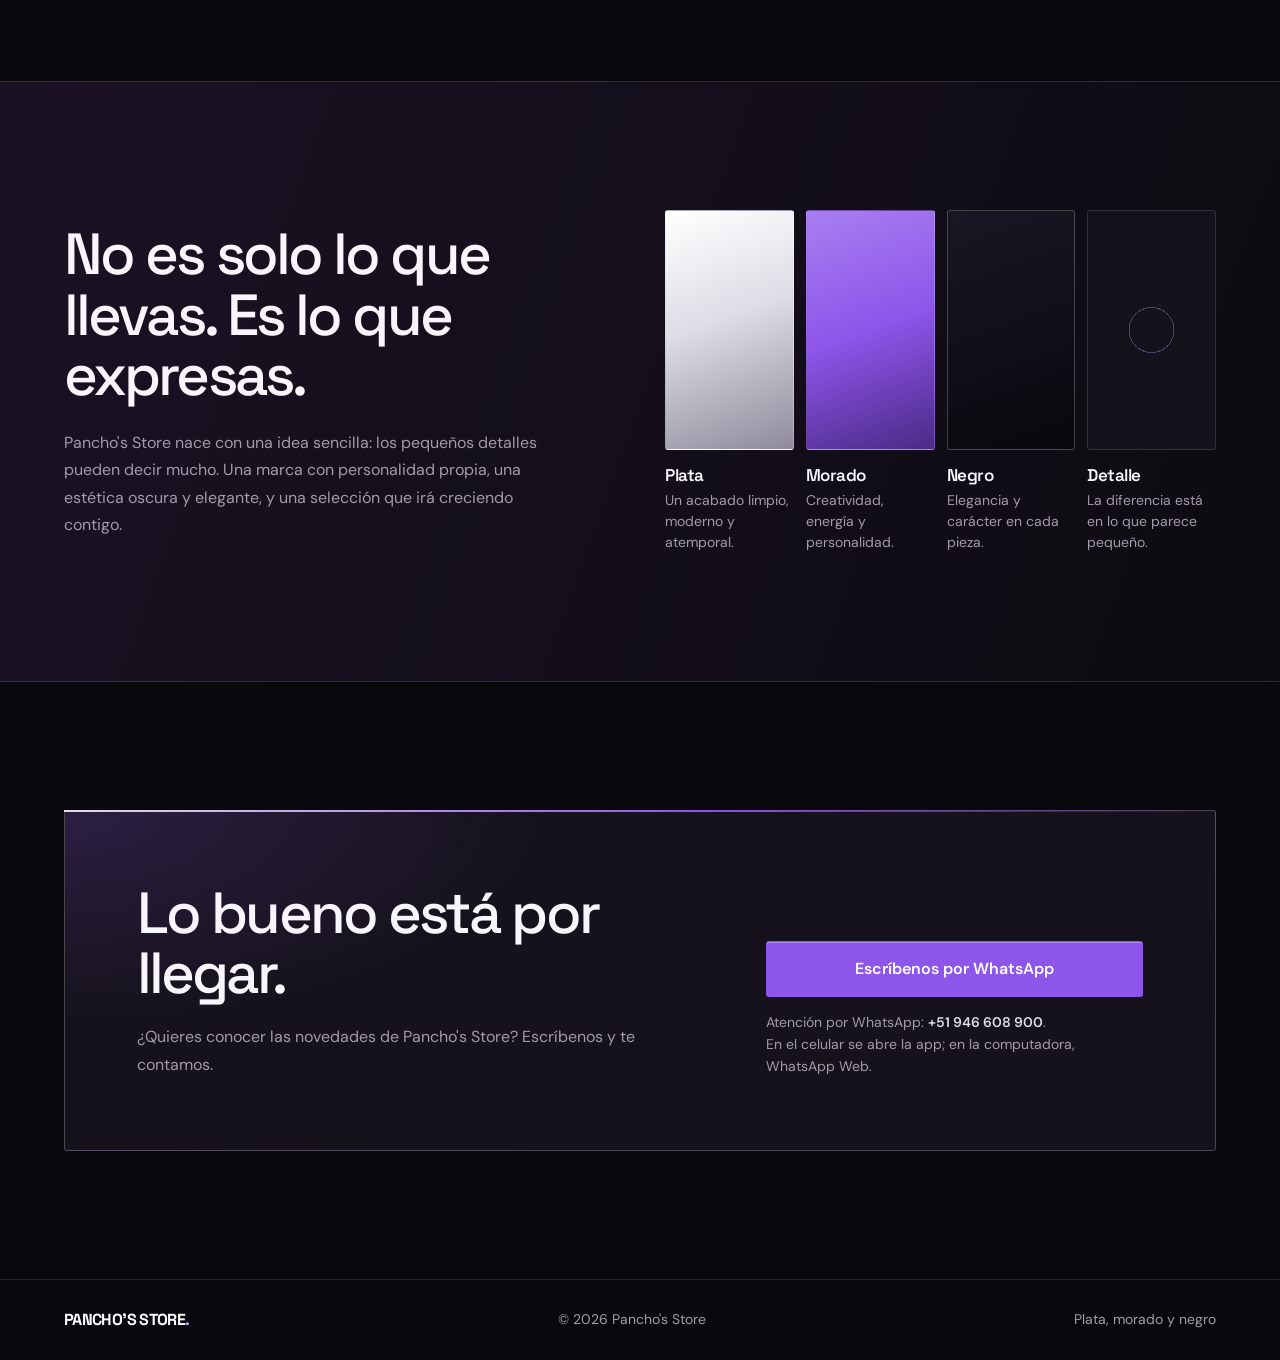
==== commit d6d0ce53: "Replace header wordmark with transparent Pancho's Store logo" ====
--- a/index.html
+++ b/index.html
@@ -37,7 +37,7 @@
 
   <header class="site-header">
     <div class="wrap header-inner">
-      <a class="logo" href="#" aria-label="Pancho's Store, ir al inicio">PANCHO'S<span>.</span></a>
+      <a class="logo" href="#" aria-label="Pancho's Store, ir al inicio"><img src="panchos-store-logo.png" alt="Pancho's Store" width="184" height="100"></a>
 
       <nav class="nav" id="menu" aria-label="Principal">
         <a href="#coleccion">Colección</a>
--- a/css/styles.css
+++ b/css/styles.css
@@ -1,129 +1,559 @@
 /* =====================================================================
    Pancho's Store — Hoja de estilos
-   Identidad: plateado · morado · negro (oscuro, elegante, minimalista)
+   Concepto: placas de metal cromado bajo luz violeta.
+   Paleta de marca: plateado · morado · negro.
+   Orden: 1 Variables · 2 Base · 3 Accesibilidad · 4 Cabecera · 5 Botones
+          6 Hero · 7 Franja · 8 Colección · 9 Identidad · 10 Contacto
+          11 Pie y botón flotante · 12 Responsive · 13 Movimiento reducido
    ===================================================================== */
+
+/* 1. Variables ------------------------------------------------------ */
 :root {
-  --bg: #09080d;
-  --panel: #15121b;
-  --purple: #8d55e9;
-  --purple-hover: #9d6af0;
+  --obsidian: #09080d;
+  --graphite: #15121b;
+  --violet: #8d55e9;
+  --violet-hover: #9d6af0;
   --lilac: #c3a1ff;
   --silver: #dedce5;
+  --steel: #8f8b9c;
   --muted: #a29baa;
   --text: #f8f5fc;
-  --line: #ffffff20;
-  --header-h: 76px;
+  --line: #ffffff1f;
+  --line-strong: #ffffff38;
+
+  /* Degradado de metal: se usa en titulares y bordes */
+  --chrome: linear-gradient(180deg, #ffffff 0%, #dedce5 38%, #8f8b9c 100%);
+
+  --pad: clamp(20px, 5vw, 64px);
+  --max: 1240px;
+  --header-h: 72px;
+  --radius: 3px;
+
   --font-body: 'DM Sans', system-ui, -apple-system, 'Segoe UI', sans-serif;
   --font-display: 'Space Grotesk', 'DM Sans', system-ui, sans-serif;
 }
-*, *::before, *::after { box-sizing: border-box; }
-html { scroll-behavior: smooth; -webkit-text-size-adjust: 100%; }
-body { margin: 0; background: var(--bg); color: var(--text); font-family: var(--font-body); line-height: 1.5; }
+
+/* 2. Base ----------------------------------------------------------- */
+*,
+*::before,
+*::after { box-sizing: border-box; }
+
+html {
+  scroll-behavior: smooth;
+  -webkit-text-size-adjust: 100%;
+}
+
+body {
+  margin: 0;
+  background: var(--obsidian);
+  color: var(--text);
+  font: 400 16px/1.7 var(--font-body);
+}
+
 a { color: inherit; text-decoration: none; }
+a, button { -webkit-tap-highlight-color: transparent; } /* sin el recuadro azul al tocar en móvil */
+p { margin: 0; }
+h1, h2, h3 { margin: 0; font-family: var(--font-display); font-weight: 500; }
+
+/* Contenedor central: todas las secciones comparten el mismo margen */
+.wrap {
+  width: min(var(--max), 100% - 2 * var(--pad));
+  margin-inline: auto;
+}
+
+.section { padding-block: clamp(72px, 10vw, 128px); }
 section[id] { scroll-margin-top: var(--header-h); }
-.visually-hidden { position: absolute; width: 1px; height: 1px; margin: -1px; padding: 0; overflow: hidden; clip: rect(0 0 0 0); white-space: nowrap; border: 0; }
-.skip-link { position: absolute; top: -60px; left: 12px; z-index: 10; padding: 12px 18px; background: var(--purple); color: #fff; font-size: 13px; font-weight: 700; border-radius: 3px; transition: top .2s; }
+
+h2 {
+  font-size: clamp(32px, 5vw, 58px);
+  line-height: 1.04;
+  letter-spacing: -.05em;
+}
+
+.lede { color: var(--muted); max-width: 46ch; }
+
+/* 3. Accesibilidad -------------------------------------------------- */
+.visually-hidden {
+  position: absolute;
+  width: 1px;
+  height: 1px;
+  margin: -1px;
+  padding: 0;
+  overflow: hidden;
+  clip: rect(0 0 0 0);
+  white-space: nowrap;
+  border: 0;
+}
+
+.skip-link {
+  position: absolute;
+  top: -60px;
+  left: 12px;
+  z-index: 20;
+  padding: 12px 18px;
+  background: var(--violet);
+  color: #fff;
+  font-size: 14px;
+  font-weight: 700;
+  border-radius: var(--radius);
+  transition: top .2s;
+}
 .skip-link:focus { top: 12px; }
-:focus-visible { outline: 2px solid var(--lilac); outline-offset: 3px; }
-.announcement { text-align: center; padding: 11px 16px; background: #1b1426; color: #d9c5ff; font-size: 11px; letter-spacing: .18em; text-transform: uppercase; }
-.site-header { height: var(--header-h); padding: 0 7%; display: flex; align-items: center; justify-content: space-between; gap: 16px; border-bottom: 1px solid var(--line); position: sticky; top: 0; background: #09080de8; -webkit-backdrop-filter: blur(14px); backdrop-filter: blur(14px); z-index: 4; }
-.logo { font: 700 23px var(--font-display); letter-spacing: -1px; white-space: nowrap; }
+
+:focus-visible {
+  outline: 2px solid var(--lilac);
+  outline-offset: 3px;
+}
+
+/* 4. Anuncio y cabecera --------------------------------------------- */
+.announcement {
+  padding: 10px 16px;
+  background: #1b1426;
+  color: #d9c5ff;
+  font-size: 13px;
+  line-height: 1.4;
+  text-align: center;
+}
+
+.site-header {
+  position: sticky;
+  top: 0;
+  z-index: 10;
+  height: var(--header-h);
+  background: #09080def;
+  -webkit-backdrop-filter: blur(14px);
+  backdrop-filter: blur(14px);
+  border-bottom: 1px solid var(--line);
+}
+.header-inner {
+  height: 100%;
+  display: flex;
+  align-items: center;
+  justify-content: space-between;
+  gap: 24px;
+}
+
+.logo {
+  font: 700 24px var(--font-display);
+  letter-spacing: -.06em;
+  white-space: nowrap;
+}
 .logo span { color: var(--lilac); }
-.nav { display: flex; gap: 28px; color: #c8c2d0; font-size: 14px; }
-.nav a { padding: 6px 0; transition: color .2s; }
-.nav a:hover, .nav a[aria-current] { color: #fff; }
-.header-actions { display: flex; align-items: center; gap: 10px; }
-.pill { border: 1px solid #66527f; padding: 11px 17px; border-radius: 30px; font-size: 12px; letter-spacing: .04em; transition: border-color .2s, background .2s; }
-.pill:hover { border-color: var(--lilac); background: #ffffff0a; }
-.menu-toggle { display: none; width: 44px; height: 44px; padding: 0; border: 1px solid #66527f; border-radius: 50%; background: transparent; color: inherit; cursor: pointer; align-items: center; justify-content: center; flex-direction: column; gap: 5px; }
+
+.nav { display: flex; gap: 32px; font-size: 15px; color: #c8c2d0; }
+.nav a { padding: 6px 0; border-bottom: 1px solid transparent; transition: color .2s, border-color .2s; }
+.nav a:hover { color: #fff; }
+.nav a[aria-current] { color: #fff; border-bottom-color: var(--lilac); }
+
+/* Botón de menú: solo existe en pantallas chicas y con JavaScript */
+.menu-toggle {
+  display: none;
+  width: 44px;
+  height: 44px;
+  padding: 0;
+  border: 1px solid var(--line-strong);
+  border-radius: 50%;
+  background: transparent;
+  color: inherit;
+  cursor: pointer;
+  align-items: center;
+  justify-content: center;
+  flex-direction: column;
+  gap: 5px;
+}
 .menu-toggle:hover { border-color: var(--lilac); }
-.menu-toggle span { display: block; width: 18px; height: 2px; background: var(--silver); border-radius: 2px; transition: transform .25s, opacity .2s; }
+.menu-toggle span {
+  display: block;
+  width: 18px;
+  height: 2px;
+  background: var(--silver);
+  border-radius: 2px;
+  transition: transform .25s, opacity .2s;
+}
 .menu-toggle[aria-expanded="true"] span:nth-child(1) { transform: translateY(7px) rotate(45deg); }
 .menu-toggle[aria-expanded="true"] span:nth-child(2) { opacity: 0; }
 .menu-toggle[aria-expanded="true"] span:nth-child(3) { transform: translateY(-7px) rotate(-45deg); }
-.btn { display: inline-flex; align-items: center; justify-content: center; min-height: 46px; padding: 14px 20px; font-size: 12px; font-weight: 700; letter-spacing: .06em; border-radius: 3px; transition: background .2s, border-color .2s, transform .2s; }
-.btn:hover { transform: translateY(-1px); }
-.primary { background: var(--purple); color: #fff; }
-.primary:hover { background: var(--purple-hover); }
-.outline { border: 1px solid #62566f; }
-.outline:hover { border-color: var(--lilac); }
-.eyebrow { color: var(--lilac); font-size: 11px; font-weight: 700; letter-spacing: .23em; text-transform: uppercase; }
-.hero { min-height: 590px; padding: 80px 8%; display: grid; grid-template-columns: 1fr 1fr; align-items: center; gap: 30px; overflow: hidden; }
-.hero h1 { font: 600 clamp(48px, 6.4vw, 84px)/.98 var(--font-display); letter-spacing: -.065em; margin: 22px 0; }
-.hero h1 span { color: var(--silver); }
-.hero p { max-width: 440px; color: var(--muted); font-size: 16px; line-height: 1.8; margin: 0; }
-.actions { display: flex; gap: 12px; margin-top: 30px; flex-wrap: wrap; }
-.art { height: 390px; display: grid; place-items: center; position: relative; }
-.disc { width: 310px; height: 310px; border-radius: 50%; display: grid; place-items: center; background: radial-gradient(circle at 35% 30%, #44305c, #17121e 65%, #08070c); border: 1px solid #b58aff88; box-shadow: 0 0 100px #8d55e933, inset 0 0 50px #b58aff22; transform: rotate(-13deg); }
-.disc strong { font: 600 58px var(--font-display); letter-spacing: -7px; color: #e0d1ff; text-shadow: 0 0 25px #a66cff; }
-.ring { position: absolute; width: 390px; height: 130px; border: 1px solid #b58aff66; border-radius: 50%; transform: rotate(-27deg); }
-.art small { position: absolute; bottom: 10px; right: 3%; color: #c2bacd; letter-spacing: .2em; font-size: 11px; }
-.ticker { padding: 17px 5%; border-block: 1px solid var(--line); text-align: center; color: #c0b8c9; font-size: 11px; letter-spacing: .22em; line-height: 2; }
-.ticker b { color: var(--lilac); margin: 0 18px; }
-.content { padding: 85px 8%; }
-.heading { display: flex; justify-content: space-between; align-items: end; margin-bottom: 30px; gap: 20px; }
-.heading h2, .story h2, .signup h2 { font: 600 clamp(34px, 4.5vw, 54px)/1.1 var(--font-display); letter-spacing: -.055em; margin: 12px 0; }
-.heading p { max-width: 290px; color: var(--muted); font-size: 13px; line-height: 1.7; margin: 0; }
-.grid { display: grid; grid-template-columns: repeat(3, 1fr); gap: 17px; }
-.item { background: var(--panel); padding: 13px; border: 1px solid var(--line); transition: border-color .25s, transform .25s; }
-.item:hover { border-color: #c3a1ff55; transform: translateY(-3px); }
-.visual { height: 230px; display: grid; place-items: center; background: radial-gradient(circle, #39264d, #17121d 70%); position: relative; }
-.visual::after { content: ""; position: absolute; width: 155px; height: 155px; border: 1px solid #c3a1ff55; border-radius: 50%; }
-.visual span { z-index: 1; color: #e0ceff; font: 600 17px var(--font-display); letter-spacing: .12em; }
-.item-tag { margin: 17px 0 8px; color: var(--lilac); font-size: 11px; letter-spacing: .16em; text-transform: uppercase; }
-.item h3 { font: 600 18px var(--font-display); margin: 0; }
-.item-desc { color: var(--muted); font-size: 14px; line-height: 1.6; margin: 8px 0 12px; }
-.item-status { color: var(--silver); font-size: 13px; font-weight: 700; margin: 0; }
-.story { background: linear-gradient(110deg, #1a1224, #0d0b11); border-block: 1px solid var(--line); display: grid; grid-template-columns: 1fr 1fr; gap: 50px; align-items: center; }
-.story h2 span { color: var(--lilac); }
-.story p { color: var(--muted); font-size: 14px; line-height: 1.9; margin: 0; }
-.values { display: grid; grid-template-columns: 1fr 1fr; gap: 12px; }
-.value { padding: 20px; border: 1px solid var(--line); background: #ffffff05; }
-.value b { display: block; font: 600 15px var(--font-display); margin-bottom: 8px; }
-.value span { color: var(--muted); font-size: 13px; line-height: 1.6; }
-.signup { text-align: center; }
-.signup p { color: var(--muted); font-size: 14px; margin: 0; }
-.signup .btn { margin-top: 15px; }
-.site-footer { padding: 28px 8%; border-top: 1px solid var(--line); display: flex; justify-content: space-between; align-items: center; gap: 15px; color: var(--muted); font-size: 12px; }
-.site-footer b { font: 700 15px var(--font-display); color: #fff; }
+
+/* 5. Botones -------------------------------------------------------- */
+.btn {
+  display: inline-flex;
+  align-items: center;
+  justify-content: center;
+  min-height: 48px;
+  padding: 13px 26px;
+  font: 600 15px/1.2 var(--font-body);
+  border-radius: var(--radius);
+  border: 1px solid transparent;
+  cursor: pointer;
+  transition: background .2s, border-color .2s;
+}
+.btn--primary {
+  background: var(--violet);
+  color: #fff;
+  box-shadow: inset 0 1px 0 #ffffff45; /* brillo de metal en el borde superior */
+}
+.btn--primary:hover { background: var(--violet-hover); }
+.btn--ghost { border-color: var(--line-strong); color: var(--text); }
+.btn--ghost:hover { border-color: var(--lilac); }
+.btn--sm { min-height: 42px; padding: 9px 20px; font-size: 14px; }
+
+/* 6. Hero ----------------------------------------------------------- */
+.hero {
+  padding-block: clamp(56px, 8vw, 104px) clamp(48px, 7vw, 96px);
+  display: grid;
+  grid-template-columns: minmax(0, 1.2fr) minmax(0, .8fr);
+  align-items: center;
+  gap: 32px;
+  overflow: clip; /* los anillos de la órbita no deben ensanchar la página */
+}
+
+.status {
+  display: flex;
+  align-items: center;
+  gap: 10px;
+  margin-bottom: 26px;
+  color: var(--lilac);
+  font-size: 15px;
+  font-weight: 500;
+}
+.status::before {
+  content: "";
+  width: 8px;
+  height: 8px;
+  border-radius: 50%;
+  background: var(--violet);
+  box-shadow: 0 0 12px var(--violet);
+}
+
+/* Titular: metal pulido, una sola superficie de arriba a abajo */
+.hero h1 {
+  font-size: clamp(44px, 9vw, 120px);
+  line-height: .93;
+  letter-spacing: -.065em;
+  color: var(--silver);
+  background: var(--chrome);
+  -webkit-background-clip: text;
+  background-clip: text;
+  -webkit-text-fill-color: transparent;
+  /* background-clip recorta a la caja del texto: el relleno inferior protege la "g";
+     el margen negativo devuelve el espacio original */
+  padding-bottom: .2em;
+  margin-bottom: -.2em;
+}
+.hero .lede { margin-top: 28px; font-size: 17px; }
+.actions { display: flex; flex-wrap: wrap; gap: 12px; margin-top: 36px; }
+
+/* Órbita cromada: lo memorable de la página */
+.orb {
+  position: relative;
+  width: min(88%, 420px); /* deja sitio al anillo exterior, que sobresale un 6% */
+  aspect-ratio: 1;
+  justify-self: center;
+  display: grid;
+  place-items: center;
+}
+.orb::before {
+  content: "";
+  position: absolute;
+  inset: -16%;
+  background: radial-gradient(circle, #8d55e955, transparent 62%);
+}
+.orb-core {
+  position: absolute;
+  inset: 11%;
+  border-radius: 50%;
+  background: radial-gradient(circle at 32% 28%, #4a3466, #17121e 62%, #08070c);
+  border: 1px solid #b58aff66;
+  box-shadow: inset 0 0 60px #b58aff22, 0 0 120px #8d55e944;
+}
+.orb-ring {
+  position: absolute;
+  inset: 0;
+  border-radius: 50%;
+  background: conic-gradient(from 0deg, #dedce500 0%, #dedce5 12%, #8d55e9 30%, #dedce500 52%, #c3a1ff 78%, #dedce500 100%);
+  -webkit-mask: radial-gradient(farthest-side, transparent calc(100% - 2px), #000 calc(100% - 1px));
+  mask: radial-gradient(farthest-side, transparent calc(100% - 2px), #000 calc(100% - 1px));
+  animation: spin 24s linear infinite;
+}
+.orb-ring--outer {
+  inset: -6%;
+  opacity: .5;
+  animation-duration: 40s;
+  animation-direction: reverse;
+}
+.orb-mark {
+  position: relative;
+  font: 600 clamp(64px, 16vw, 128px) var(--font-display);
+  letter-spacing: -.09em;
+  color: var(--silver);
+  background: var(--chrome);
+  -webkit-background-clip: text;
+  background-clip: text;
+  -webkit-text-fill-color: transparent;
+  filter: drop-shadow(0 0 26px #a66cff88);
+  padding-right: .09em; /* compensa el espaciado negativo de la última letra */
+}
+
+/* Secuencia de entrada del hero: se juega una sola vez al cargar */
+@keyframes rise { from { opacity: 0; transform: translateY(18px); } to { opacity: 1; transform: none; } }
+@keyframes fade { from { opacity: 0; transform: scale(.94); } to { opacity: 1; transform: none; } }
+@keyframes spin { to { transform: rotate(360deg); } }
+[data-rise] { animation: rise .9s cubic-bezier(.2, .7, .2, 1) both; animation-delay: calc(var(--i, 0) * 100ms); }
+.orb { animation: fade 1.4s cubic-bezier(.2, .7, .2, 1) .25s both; }
+
+/* 7. Franja de lemas ------------------------------------------------ */
+.pillars {
+  border-block: 1px solid var(--line);
+  background: linear-gradient(90deg, #15121b, #0d0b11);
+}
+.pillars ul {
+  list-style: none;
+  margin: 0;
+  padding: 0;
+  display: grid;
+  grid-template-columns: repeat(3, 1fr);
+}
+.pillars li {
+  padding: 26px 24px;
+  font: 500 clamp(17px, 2vw, 22px)/1.25 var(--font-display);
+  letter-spacing: -.03em;
+  color: var(--silver);
+  border-left: 1px solid var(--line);
+}
+.pillars li:first-child { border-left: 0; padding-left: 0; }
+
+/* 8. Colección ------------------------------------------------------ */
+.section-head {
+  display: flex;
+  align-items: end;
+  justify-content: space-between;
+  gap: 24px;
+  margin-bottom: 40px;
+}
+.section-head .lede { max-width: 32ch; font-size: 15px; }
+
+/* Placas asimétricas: una alta y dos anchas, no tres tarjetas iguales */
+.slots { display: grid; grid-template-columns: repeat(12, 1fr); gap: 16px; }
+.slot {
+  display: grid;
+  background: var(--graphite);
+  border: 1px solid var(--line);
+  border-radius: var(--radius);
+  overflow: hidden;
+  transition: border-color .25s;
+}
+.slot:hover { border-color: #c3a1ff66; }
+.slot--tall { grid-column: span 5; grid-row: span 2; grid-template-rows: 1fr auto; }
+.slot--wide { grid-column: span 7; grid-template-columns: minmax(150px, 40%) 1fr; }
+
+.slot-art {
+  position: relative;
+  min-height: 190px;
+  display: flex;
+  align-items: flex-end;
+  padding: 16px;
+}
+.slot--tall .slot-art { min-height: 320px; }
+.slot-code { font: 500 14px var(--font-display); letter-spacing: .06em; color: #e0ceff; }
+
+/* Tres texturas abstractas: son marcadores, no fotos de producto */
+.art-rings {
+  background:
+    repeating-radial-gradient(circle at 50% 58%, transparent 0 16px, #c3a1ff26 16px 17px),
+    radial-gradient(circle at 50% 58%, #3b2753, #15121b 72%);
+}
+.art-fan {
+  background:
+    conic-gradient(from 190deg at 12% 100%, #8d55e977, transparent 28%, #dedce533 52%, transparent 74%),
+    linear-gradient(160deg, #241936, #15121b);
+}
+.art-stripes {
+  background:
+    repeating-linear-gradient(115deg, #dedce514 0 2px, transparent 2px 20px),
+    linear-gradient(200deg, #3b2753, #15121b 70%);
+}
+
+.slot-body { padding: 24px; display: flex; flex-direction: column; justify-content: center; }
+.slot-tag { color: var(--lilac); font-size: 14px; }
+.slot h3 { margin-top: 8px; font-size: 24px; line-height: 1.15; letter-spacing: -.04em; }
+.slot-desc { margin-top: 10px; color: var(--muted); font-size: 15px; line-height: 1.6; }
+.slot-status {
+  display: flex;
+  align-items: center;
+  gap: 8px;
+  margin-top: 18px;
+  color: var(--silver);
+  font-size: 14px;
+  font-weight: 600;
+}
+.slot-status::before {
+  content: "";
+  width: 7px;
+  height: 7px;
+  border-radius: 50%;
+  background: var(--violet);
+}
+
+/* 9. Identidad ------------------------------------------------------ */
+.story {
+  background: linear-gradient(110deg, #1a1224, #0d0b11);
+  border-block: 1px solid var(--line);
+}
+.story-grid {
+  display: grid;
+  grid-template-columns: minmax(0, 1fr) minmax(0, 1.05fr);
+  gap: clamp(32px, 6vw, 80px);
+  align-items: center;
+}
+.story .lede { margin-top: 24px; }
+
+/* Muestras de color: cada una enseña de verdad el color de marca que nombra */
+.swatches { display: grid; grid-template-columns: repeat(4, 1fr); gap: 12px; }
+.swatch { display: flex; flex-direction: column; }
+.swatch-chip {
+  height: clamp(150px, 22vw, 240px);
+  border-radius: var(--radius);
+  border: 1px solid var(--line);
+}
+.chip-silver { background: linear-gradient(160deg, #ffffff, #dedce5 45%, #8f8b9c); }
+.chip-violet { background: linear-gradient(160deg, #a77ff0, #8d55e9 50%, #4b2a85); }
+.chip-black {
+  background: linear-gradient(160deg, #1a1624, #09080d);
+  border-color: var(--line-strong);
+}
+.chip-detail {
+  background:
+    radial-gradient(circle at 50% 50%, transparent 0 22px, #c3a1ff55 22px 23px, transparent 23px),
+    var(--graphite);
+}
+.swatch b { margin-top: 14px; font: 600 17px var(--font-display); letter-spacing: -.03em; }
+.swatch span { margin-top: 4px; color: var(--muted); font-size: 14px; line-height: 1.5; }
+
+/* 10. Contacto ------------------------------------------------------ */
+.contact-card {
+  display: grid;
+  grid-template-columns: minmax(0, 1.2fr) minmax(0, .8fr);
+  gap: clamp(28px, 5vw, 64px);
+  align-items: end;
+  padding: clamp(28px, 6vw, 72px);
+  background:
+    radial-gradient(60% 90% at 0% 0%, #8d55e930, transparent 70%),
+    var(--graphite);
+  border: 1px solid var(--line-strong);
+  border-radius: var(--radius);
+  position: relative;
+}
+.contact-card::before { /* filo cromado en el borde superior */
+  content: "";
+  position: absolute;
+  inset: -1px -1px auto -1px;
+  height: 2px;
+  background: linear-gradient(90deg, #dedce5, #8d55e9 55%, transparent);
+}
+.contact-card .lede { margin-top: 20px; }
+.contact-action { display: flex; flex-direction: column; align-items: flex-start; gap: 14px; }
+.contact-action .btn { width: 100%; min-height: 56px; font-size: 16px; }
+.contact-note { color: var(--muted); font-size: 14px; line-height: 1.6; }
+.contact-note strong { color: var(--silver); font-weight: 600; }
+
+/* 11. Pie y botón flotante ------------------------------------------ */
+.site-footer { border-top: 1px solid var(--line); padding-block: 28px; color: var(--muted); font-size: 14px; }
+.footer-inner { display: flex; align-items: center; justify-content: space-between; gap: 16px; flex-wrap: wrap; }
+.site-footer b { font: 700 16px var(--font-display); letter-spacing: -.04em; color: #fff; }
 .site-footer b span { color: var(--lilac); }
+
+/* Solo móvil y tablet: acceso directo a WhatsApp siempre a mano */
+.fab {
+  display: none;
+  position: fixed;
+  right: 16px;
+  bottom: 16px;
+  z-index: 9;
+  width: 58px;
+  height: 58px;
+  border-radius: 50%;
+  align-items: center;
+  justify-content: center;
+  background: var(--violet);
+  color: #fff;
+  box-shadow: inset 0 1px 0 #ffffff55, 0 8px 28px #000a, 0 0 0 1px #ffffff1f;
+}
+.fab:hover { background: var(--violet-hover); }
+
+/* 12. Responsive ---------------------------------------------------- */
+
+/* Escritorio medio: el hero se apila para que el titular respire */
+@media (max-width: 980px) {
+  .hero { grid-template-columns: 1fr; gap: 24px; }
+  .hero h1 { font-size: clamp(44px, 12vw, 104px); }
+  .orb { width: min(80%, 380px); justify-self: start; margin-top: 8px; }
+
+  .slot--tall, .slot--wide { grid-column: span 12; grid-row: auto; }
+  .slot--tall { grid-template-rows: none; grid-template-columns: minmax(150px, 40%) 1fr; }
+  .slot--tall .slot-art { min-height: 190px; }
+
+  .story-grid, .contact-card { grid-template-columns: 1fr; }
+}
+
+/* Tablet y móvil: menú desplegable y botón flotante */
 @media (max-width: 860px) {
-  .hero { grid-template-columns: 1fr; text-align: center; padding: 65px 7% 35px; min-height: 0; }
-  .hero p { margin: auto; }
-  .actions { justify-content: center; }
-  .art { height: 330px; }
-  .story { grid-template-columns: 1fr; gap: 30px; }
-}
+  :root { --header-h: 66px; }
+  .header-cta { display: none; }
+  .fab { display: inline-flex; }
+
+  /* Sin JavaScript: los enlaces quedan visibles en una fila bajo el logo */
+  .site-header { height: auto; min-height: var(--header-h); }
+  .header-inner { flex-wrap: wrap; padding-block: 10px; }
+  .nav { order: 3; width: 100%; gap: 24px; }
+
+  /* Con JavaScript: menú desplegable accesible */
+  .js .site-header { height: var(--header-h); }
+  .js .header-inner { flex-wrap: nowrap; padding-block: 0; }
+  .js .menu-toggle { display: inline-flex; }
+  .js .nav {
+    display: none;
+    position: absolute;
+    top: 100%;
+    left: 0;
+    right: 0;
+    flex-direction: column;
+    gap: 0;
+    width: auto;
+    padding: 4px var(--pad) 14px;
+    background: var(--obsidian);
+    border-bottom: 1px solid var(--line);
+  }
+  .js .nav.is-open { display: flex; }
+  .js .nav a { padding: 15px 0; border-bottom: 0; border-top: 1px solid var(--line); font-size: 16px; }
+  .js .nav a:first-child { border-top: 0; }
+  .js .nav a[aria-current] { color: var(--lilac); }
+
+  .site-footer { padding-bottom: 96px; } /* espacio para el botón flotante */
+}
+
+/* Móvil */
 @media (max-width: 700px) {
-  :root { --header-h: 66px; }
-  .site-header { height: auto; min-height: var(--header-h); padding: 0 5%; flex-wrap: wrap; }
-  .nav { order: 3; width: 100%; justify-content: center; padding-bottom: 8px; }
-  .js .site-header { flex-wrap: nowrap; height: var(--header-h); }
-  .js .menu-toggle { display: inline-flex; }
-  .js .nav { display: none; position: absolute; top: 100%; left: 0; right: 0; flex-direction: column; gap: 0; padding: 4px 5% 14px; background: var(--bg); border-bottom: 1px solid var(--line); }
-  .js .nav.is-open { display: flex; }
-  .js .nav a { padding: 15px 0; border-top: 1px solid var(--line); font-size: 15px; }
-  .js .nav a:first-child { border-top: 0; }
-  .content { padding: 65px 7%; }
-  .art { height: 300px; }
-  .disc { width: 245px; height: 245px; }
-  .ring { width: 310px; }
-  .heading { display: block; }
-  .heading p { margin-top: 6px; }
-  .grid { grid-template-columns: 1fr; }
-  .visual { height: 220px; }
-  .story { padding: 65px 7%; gap: 25px; }
-  .ticker b { margin: 0 8px; }
-  .site-footer { padding: 25px 7%; flex-direction: column; text-align: center; }
-}
-@media (max-width: 480px) {
-  .pill { display: none; }
-  .js .site-header { justify-content: space-between; }
-  .values { grid-template-columns: 1fr; }
+  .pillars ul { grid-template-columns: 1fr; }
+  .pillars li { border-left: 0; border-top: 1px solid var(--line); padding: 18px 0; }
+  .pillars li:first-child { border-top: 0; }
+
+  .section-head { display: block; }
+  .section-head .lede { margin-top: 14px; }
+
+  .swatches { grid-template-columns: 1fr 1fr; row-gap: 22px; }
+  .swatch-chip { height: 130px; }
+}
+
+@media (max-width: 560px) {
+  .slot--wide, .slot--tall { grid-template-columns: 1fr; }
+  .slot-art, .slot--tall .slot-art { min-height: 170px; }
   .actions .btn { width: 100%; }
-  .announcement { letter-spacing: .12em; }
-}
+  .orb { width: min(86%, 320px); justify-self: center; }
+  .footer-inner { flex-direction: column; align-items: flex-start; }
+}
+
+/* 13. Movimiento reducido ------------------------------------------- */
 @media (prefers-reduced-motion: reduce) {
   html { scroll-behavior: auto; }
-  *, *::before, *::after { transition: none !important; }
-}+  *, *::before, *::after { animation: none !important; transition: none !important; }
+}
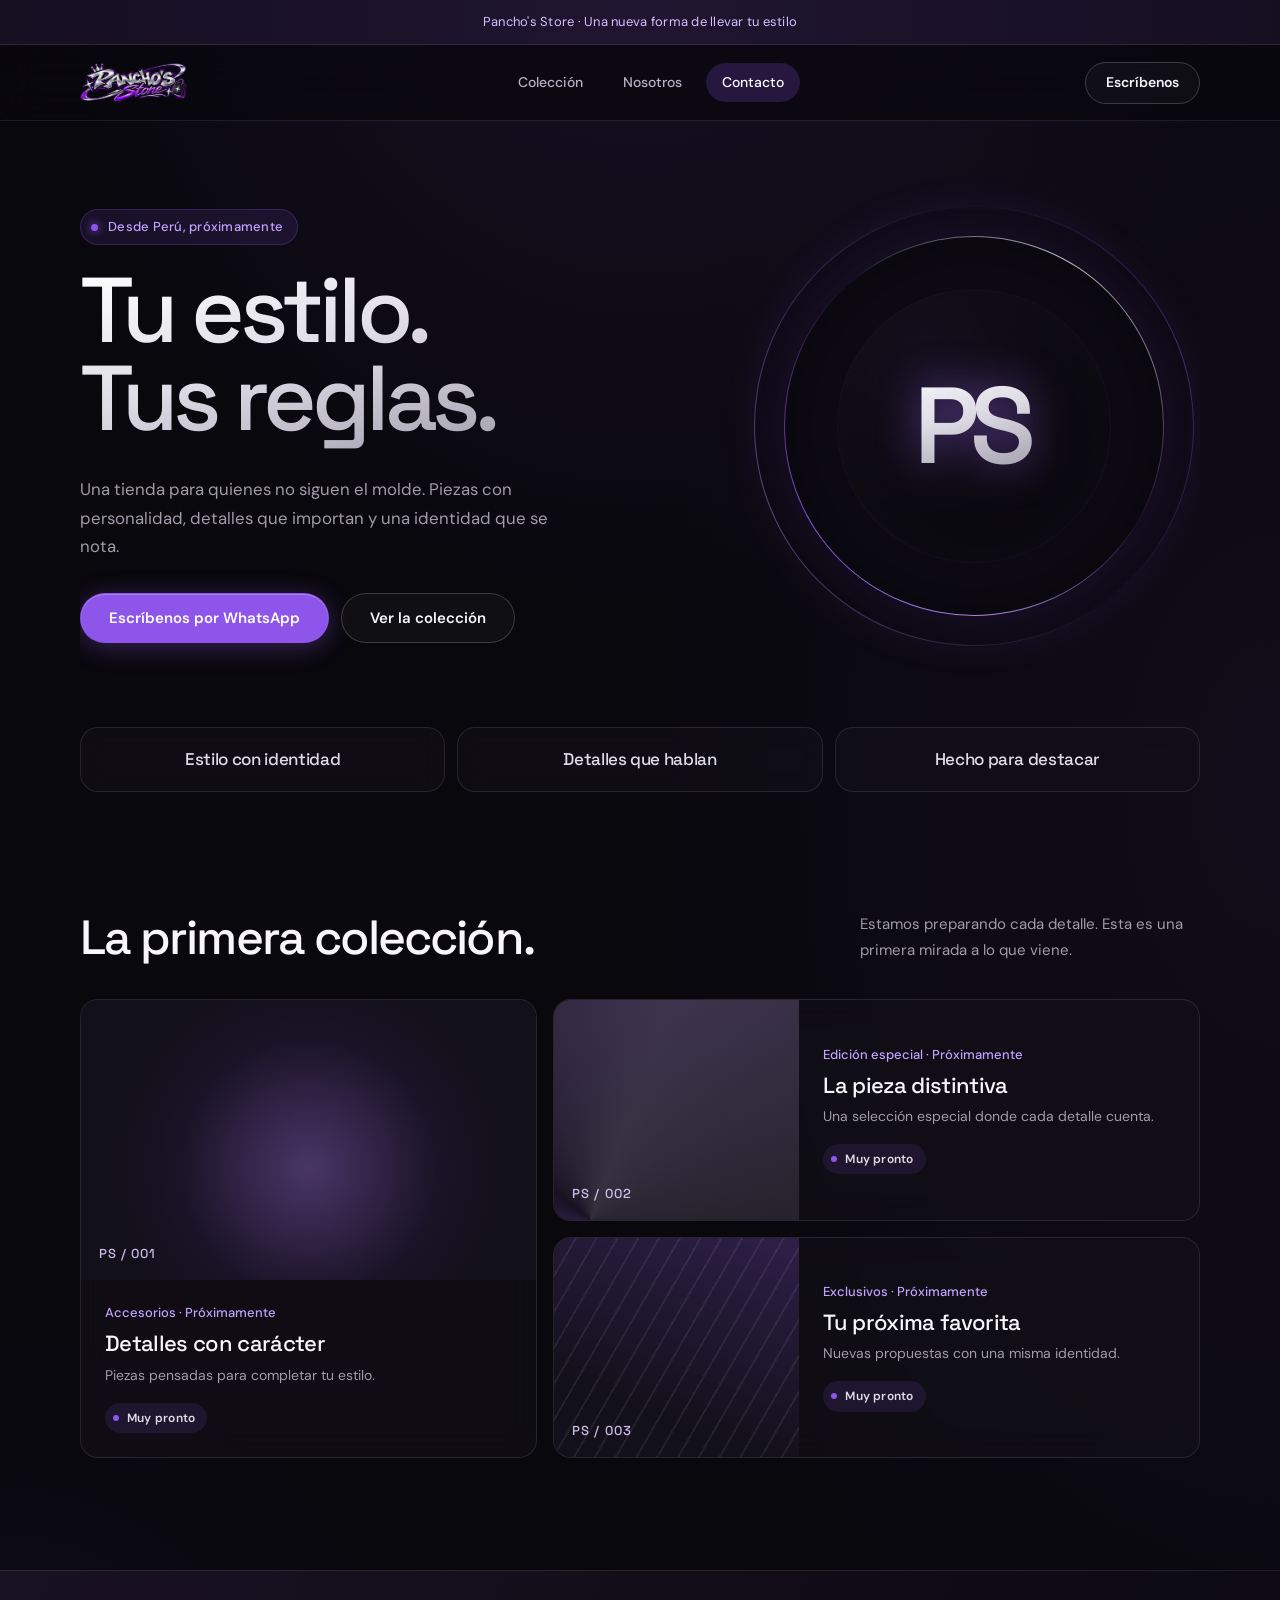
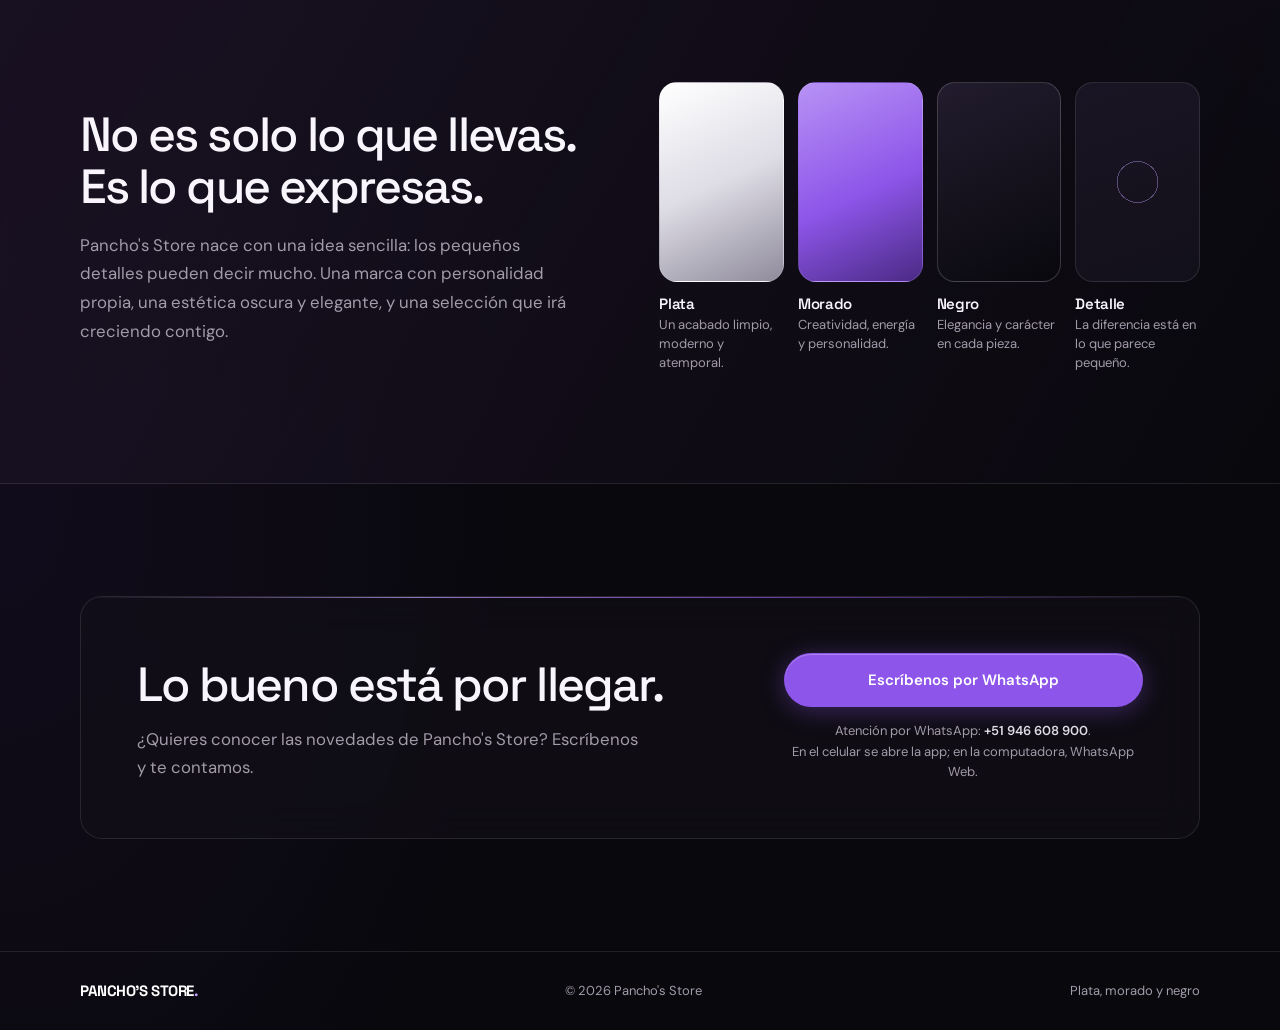
==== commit 5f88957b: "Cache-bust CSS/JS para forzar nuevo estilo soft glass" ====
--- a/index.html
+++ b/index.html
@@ -9,7 +9,6 @@
   <title>Pancho's Store</title>
   <link rel="canonical" href="https://jisusdev-pge.github.io/Pancho-s-Store/">
 
-  <!-- Vista previa al compartir el enlace -->
   <meta property="og:type" content="website">
   <meta property="og:locale" content="es_PE">
   <meta property="og:site_name" content="Pancho's Store">
@@ -19,16 +18,14 @@
 
   <link rel="icon" href="favicon.svg" type="image/svg+xml">
 
-  <!-- Tipografías de la marca (display=swap evita texto invisible mientras cargan) -->
   <link rel="preconnect" href="https://fonts.googleapis.com">
   <link rel="preconnect" href="https://fonts.gstatic.com" crossorigin>
   <link rel="stylesheet" href="https://fonts.googleapis.com/css2?family=DM+Sans:wght@400;500;600;700&family=Space+Grotesk:wght@400;500;600;700&display=swap">
 
-  <!-- Marca la página como "con JavaScript" antes del primer pintado (evita parpadeos del menú) -->
   <script>document.documentElement.classList.add('js');</script>
-  <link rel="stylesheet" href="css/styles.css">
+  <link rel="stylesheet" href="css/styles.css?v=soft-glass-2">
   <script src="js/whatsapp.js" defer></script>
-  <script src="js/ui.js" defer></script>
+  <script src="js/ui.js?v=2" defer></script>
 </head>
 <body>
   <a class="skip-link" href="#contenido">Saltar al contenido</a>
@@ -45,8 +42,6 @@
         <a href="#contacto">Contacto</a>
       </nav>
 
-      <!-- Los botones con data-whatsapp reciben su enlace desde js/whatsapp.js.
-           Sin JavaScript, "#contacto" lleva al enlace de respaldo de la sección de contacto. -->
       <a class="btn btn--ghost btn--sm header-cta" data-whatsapp href="#contacto">Escríbenos</a>
 
       <button class="menu-toggle" type="button" aria-expanded="false" aria-controls="menu" aria-label="Abrir menú">
@@ -56,7 +51,6 @@
   </header>
 
   <main id="contenido">
-    <!-- Hero -->
     <section class="wrap hero" aria-labelledby="titulo-hero">
       <div class="hero-copy">
         <p class="status" data-rise style="--i:0">Desde Perú, próximamente</p>
@@ -76,7 +70,6 @@
       </div>
     </section>
 
-    <!-- Lemas -->
     <div class="pillars">
       <div class="wrap">
         <ul>
@@ -87,9 +80,6 @@
       </div>
     </div>
 
-    <!-- Colección
-         Los tres espacios son marcadores "Próximamente". Cuando haya productos reales,
-         reemplaza el bloque .slot-art por la foto verdadera y completa nombre y precio. -->
     <section class="section" id="coleccion" aria-labelledby="titulo-coleccion">
       <div class="wrap">
         <div class="section-head">
@@ -131,7 +121,6 @@
       </div>
     </section>
 
-    <!-- Nuestra identidad -->
     <section class="section story" id="nosotros" aria-labelledby="titulo-nosotros">
       <div class="wrap story-grid">
         <div>
@@ -164,9 +153,6 @@
       </div>
     </section>
 
-    <!-- Contacto
-         El enlace de abajo es el respaldo sin JavaScript (wa.me funciona en celular y computadora).
-         Con JavaScript, js/whatsapp.js lo cambia por la app en celular o WhatsApp Web en computadora. -->
     <section class="section" id="contacto" aria-labelledby="titulo-contacto">
       <div class="wrap">
         <div class="contact-card">
@@ -193,7 +179,6 @@
     </div>
   </footer>
 
-  <!-- Botón flotante: solo se muestra en móvil y tablet -->
   <a class="fab" data-whatsapp href="#contacto" aria-label="Escríbenos por WhatsApp">
     <svg viewBox="0 0 24 24" width="26" height="26" aria-hidden="true" focusable="false">
       <path fill="currentColor" d="M4 3h16a2 2 0 0 1 2 2v11a2 2 0 0 1-2 2H9.5L5 21.5V18H4a2 2 0 0 1-2-2V5a2 2 0 0 1 2-2z"/>
--- a/css/styles.css
+++ b/css/styles.css
@@ -1,13 +1,9 @@
 /* =====================================================================
-   Pancho's Store — Hoja de estilos
-   Concepto: placas de metal cromado bajo luz violeta.
-   Paleta de marca: plateado · morado · negro.
-   Orden: 1 Variables · 2 Base · 3 Accesibilidad · 4 Cabecera · 5 Botones
-          6 Hero · 7 Franja · 8 Colección · 9 Identidad · 10 Contacto
-          11 Pie y botón flotante · 12 Responsive · 13 Movimiento reducido
+   Pancho's Store — Soft Dark Luxury
+   Mismos colores: plata · morado · negro
+   Nuevo lenguaje: cristal esmerilado, formas suaves, elegancia redondeada
    ===================================================================== */
 
-/* 1. Variables ------------------------------------------------------ */
 :root {
   --obsidian: #09080d;
   --graphite: #15121b;
@@ -18,22 +14,25 @@
   --steel: #8f8b9c;
   --muted: #a29baa;
   --text: #f8f5fc;
-  --line: #ffffff1f;
-  --line-strong: #ffffff38;
-
-  /* Degradado de metal: se usa en titulares y bordes */
-  --chrome: linear-gradient(180deg, #ffffff 0%, #dedce5 38%, #8f8b9c 100%);
+  --line: #ffffff18;
+  --line-strong: #ffffff2e;
+
+  --chrome: linear-gradient(165deg, #ffffff 0%, #dedce5 42%, #8f8b9c 100%);
+  --glass: rgba(21, 18, 27, 0.55);
+  --glass-border: rgba(255, 255, 255, 0.1);
 
   --pad: clamp(20px, 5vw, 64px);
-  --max: 1240px;
-  --header-h: 72px;
-  --radius: 3px;
+  --max: 1120px;
+  --header-h: 76px;
+  --radius: 18px;
+  --radius-sm: 12px;
+  --radius-pill: 999px;
 
   --font-body: 'DM Sans', system-ui, -apple-system, 'Segoe UI', sans-serif;
   --font-display: 'Space Grotesk', 'DM Sans', system-ui, sans-serif;
-}
-
-/* 2. Base ----------------------------------------------------------- */
+  --ease: cubic-bezier(0.22, 1, 0.36, 1);
+}
+
 *,
 *::before,
 *::after { box-sizing: border-box; }
@@ -45,34 +44,46 @@
 
 body {
   margin: 0;
-  background: var(--obsidian);
   color: var(--text);
   font: 400 16px/1.7 var(--font-body);
+  background:
+    radial-gradient(ellipse 90% 60% at 50% -10%, #8d55e922, transparent 55%),
+    radial-gradient(ellipse 50% 40% at 100% 30%, #8d55e90f, transparent),
+    radial-gradient(ellipse 40% 30% at 0% 80%, #4b2a8520, transparent),
+    var(--obsidian);
+  min-height: 100vh;
 }
 
 a { color: inherit; text-decoration: none; }
-a, button { -webkit-tap-highlight-color: transparent; } /* sin el recuadro azul al tocar en móvil */
+a, button { -webkit-tap-highlight-color: transparent; }
 p { margin: 0; }
-h1, h2, h3 { margin: 0; font-family: var(--font-display); font-weight: 500; }
-
-/* Contenedor central: todas las secciones comparten el mismo margen */
+h1, h2, h3 {
+  margin: 0;
+  font-family: var(--font-display);
+  font-weight: 500;
+}
+
 .wrap {
   width: min(var(--max), 100% - 2 * var(--pad));
   margin-inline: auto;
 }
 
-.section { padding-block: clamp(72px, 10vw, 128px); }
-section[id] { scroll-margin-top: var(--header-h); }
+.section { padding-block: clamp(64px, 9vw, 112px); }
+section[id] { scroll-margin-top: calc(var(--header-h) + 16px); }
 
 h2 {
-  font-size: clamp(32px, 5vw, 58px);
-  line-height: 1.04;
-  letter-spacing: -.05em;
-}
-
-.lede { color: var(--muted); max-width: 46ch; }
-
-/* 3. Accesibilidad -------------------------------------------------- */
+  font-size: clamp(30px, 4.8vw, 48px);
+  line-height: 1.08;
+  letter-spacing: -.04em;
+}
+
+.lede {
+  color: var(--muted);
+  max-width: 42ch;
+  font-size: 1.05rem;
+}
+
+/* Accesibilidad */
 .visually-hidden {
   position: absolute;
   width: 1px;
@@ -90,13 +101,13 @@
   top: -60px;
   left: 12px;
   z-index: 20;
-  padding: 12px 18px;
+  padding: 12px 20px;
   background: var(--violet);
   color: #fff;
   font-size: 14px;
   font-weight: 700;
-  border-radius: var(--radius);
-  transition: top .2s;
+  border-radius: var(--radius-pill);
+  transition: top .2s var(--ease);
 }
 .skip-link:focus { top: 12px; }
 
@@ -105,25 +116,32 @@
   outline-offset: 3px;
 }
 
-/* 4. Anuncio y cabecera --------------------------------------------- */
+/* Announcement */
 .announcement {
-  padding: 10px 16px;
-  background: #1b1426;
-  color: #d9c5ff;
+  padding: 11px 16px;
+  background: linear-gradient(90deg, #160f22, #1f1530, #160f22);
+  color: #d4c0ff;
   font-size: 13px;
-  line-height: 1.4;
   text-align: center;
-}
-
+  letter-spacing: .02em;
+  border-bottom: 1px solid var(--line);
+}
+
+/* Header — glass bar */
 .site-header {
   position: sticky;
   top: 0;
   z-index: 10;
   height: var(--header-h);
-  background: #09080def;
-  -webkit-backdrop-filter: blur(14px);
-  backdrop-filter: blur(14px);
+  background: rgba(9, 8, 13, 0.72);
+  -webkit-backdrop-filter: blur(20px) saturate(1.3);
+  backdrop-filter: blur(20px) saturate(1.3);
   border-bottom: 1px solid var(--line);
+  transition: box-shadow .35s var(--ease), background .35s var(--ease);
+}
+.site-header.is-scrolled {
+  background: rgba(9, 8, 13, 0.88);
+  box-shadow: 0 12px 40px rgba(0, 0, 0, 0.4);
 }
 .header-inner {
   height: 100%;
@@ -134,18 +152,40 @@
 }
 
 .logo {
-  font: 700 24px var(--font-display);
-  letter-spacing: -.06em;
-  white-space: nowrap;
-}
-.logo span { color: var(--lilac); }
-
-.nav { display: flex; gap: 32px; font-size: 15px; color: #c8c2d0; }
-.nav a { padding: 6px 0; border-bottom: 1px solid transparent; transition: color .2s, border-color .2s; }
-.nav a:hover { color: #fff; }
-.nav a[aria-current] { color: #fff; border-bottom-color: var(--lilac); }
-
-/* Botón de menú: solo existe en pantallas chicas y con JavaScript */
+  display: inline-flex;
+  align-items: center;
+  transition: opacity .2s var(--ease), transform .2s var(--ease);
+}
+.logo:hover { opacity: .9; transform: scale(1.02); }
+.logo img {
+  display: block;
+  width: 136px;
+  height: 58px;
+  object-fit: contain;
+  object-position: left center;
+}
+
+.nav {
+  display: flex;
+  gap: 8px;
+  font-size: 14px;
+  font-weight: 500;
+  color: #b9b2c4;
+}
+.nav a {
+  padding: 8px 16px;
+  border-radius: var(--radius-pill);
+  transition: color .2s var(--ease), background .2s var(--ease);
+}
+.nav a:hover {
+  color: #fff;
+  background: rgba(255, 255, 255, 0.06);
+}
+.nav a[aria-current] {
+  color: #fff;
+  background: rgba(141, 85, 233, 0.2);
+}
+
 .menu-toggle {
   display: none;
   width: 44px;
@@ -153,100 +193,130 @@
   padding: 0;
   border: 1px solid var(--line-strong);
   border-radius: 50%;
-  background: transparent;
+  background: rgba(255, 255, 255, 0.04);
   color: inherit;
   cursor: pointer;
   align-items: center;
   justify-content: center;
   flex-direction: column;
   gap: 5px;
-}
-.menu-toggle:hover { border-color: var(--lilac); }
+  transition: border-color .2s, background .2s;
+}
+.menu-toggle:hover {
+  border-color: var(--lilac);
+  background: rgba(195, 161, 255, 0.1);
+}
 .menu-toggle span {
   display: block;
-  width: 18px;
+  width: 16px;
   height: 2px;
   background: var(--silver);
   border-radius: 2px;
-  transition: transform .25s, opacity .2s;
+  transition: transform .25s var(--ease), opacity .2s;
 }
 .menu-toggle[aria-expanded="true"] span:nth-child(1) { transform: translateY(7px) rotate(45deg); }
 .menu-toggle[aria-expanded="true"] span:nth-child(2) { opacity: 0; }
 .menu-toggle[aria-expanded="true"] span:nth-child(3) { transform: translateY(-7px) rotate(-45deg); }
 
-/* 5. Botones -------------------------------------------------------- */
+/* Buttons — soft pills */
 .btn {
   display: inline-flex;
   align-items: center;
   justify-content: center;
-  min-height: 48px;
-  padding: 13px 26px;
+  min-height: 50px;
+  padding: 12px 28px;
   font: 600 15px/1.2 var(--font-body);
-  border-radius: var(--radius);
+  border-radius: var(--radius-pill);
   border: 1px solid transparent;
   cursor: pointer;
-  transition: background .2s, border-color .2s;
-}
+  transition: background .25s var(--ease), border-color .25s var(--ease),
+              transform .25s var(--ease), box-shadow .3s var(--ease);
+}
+.btn:active { transform: scale(0.98); }
 .btn--primary {
   background: var(--violet);
   color: #fff;
-  box-shadow: inset 0 1px 0 #ffffff45; /* brillo de metal en el borde superior */
-}
-.btn--primary:hover { background: var(--violet-hover); }
-.btn--ghost { border-color: var(--line-strong); color: var(--text); }
-.btn--ghost:hover { border-color: var(--lilac); }
-.btn--sm { min-height: 42px; padding: 9px 20px; font-size: 14px; }
-
-/* 6. Hero ----------------------------------------------------------- */
+  box-shadow: 0 4px 24px rgba(141, 85, 233, 0.35),
+              inset 0 1px 0 rgba(255, 255, 255, 0.25);
+}
+.btn--primary:hover {
+  background: var(--violet-hover);
+  box-shadow: 0 8px 32px rgba(141, 85, 233, 0.5),
+              inset 0 1px 0 rgba(255, 255, 255, 0.3);
+  transform: translateY(-2px);
+}
+.btn--ghost {
+  border-color: var(--line-strong);
+  color: var(--text);
+  background: rgba(255, 255, 255, 0.03);
+}
+.btn--ghost:hover {
+  border-color: rgba(195, 161, 255, 0.5);
+  background: rgba(195, 161, 255, 0.08);
+  transform: translateY(-2px);
+}
+.btn--sm {
+  min-height: 42px;
+  padding: 8px 20px;
+  font-size: 14px;
+}
+
+/* Hero */
 .hero {
-  padding-block: clamp(56px, 8vw, 104px) clamp(48px, 7vw, 96px);
+  padding-block: clamp(48px, 7vw, 88px) clamp(40px, 6vw, 80px);
   display: grid;
-  grid-template-columns: minmax(0, 1.2fr) minmax(0, .8fr);
-  align-items: center;
-  gap: 32px;
-  overflow: clip; /* los anillos de la órbita no deben ensanchar la página */
+  grid-template-columns: minmax(0, 1.15fr) minmax(0, 0.85fr);
+  align-items: center;
+  gap: clamp(28px, 5vw, 56px);
+  overflow: clip;
 }
 
 .status {
-  display: flex;
+  display: inline-flex;
   align-items: center;
   gap: 10px;
-  margin-bottom: 26px;
+  margin-bottom: 22px;
+  padding: 6px 14px 6px 10px;
+  border-radius: var(--radius-pill);
+  background: rgba(141, 85, 233, 0.12);
+  border: 1px solid rgba(141, 85, 233, 0.25);
   color: var(--lilac);
-  font-size: 15px;
+  font-size: 13px;
   font-weight: 500;
+  letter-spacing: .02em;
 }
 .status::before {
   content: "";
-  width: 8px;
-  height: 8px;
+  width: 7px;
+  height: 7px;
   border-radius: 50%;
   background: var(--violet);
-  box-shadow: 0 0 12px var(--violet);
-}
-
-/* Titular: metal pulido, una sola superficie de arriba a abajo */
+  box-shadow: 0 0 10px var(--violet);
+  animation: pulse 2.2s ease-in-out infinite;
+}
+
 .hero h1 {
-  font-size: clamp(44px, 9vw, 120px);
-  line-height: .93;
-  letter-spacing: -.065em;
-  color: var(--silver);
+  font-size: clamp(42px, 8.5vw, 92px);
+  line-height: 0.95;
+  letter-spacing: -.055em;
   background: var(--chrome);
   -webkit-background-clip: text;
   background-clip: text;
   -webkit-text-fill-color: transparent;
-  /* background-clip recorta a la caja del texto: el relleno inferior protege la "g";
-     el margen negativo devuelve el espacio original */
-  padding-bottom: .2em;
-  margin-bottom: -.2em;
-}
-.hero .lede { margin-top: 28px; font-size: 17px; }
-.actions { display: flex; flex-wrap: wrap; gap: 12px; margin-top: 36px; }
-
-/* Órbita cromada: lo memorable de la página */
+  padding-bottom: 0.12em;
+}
+.hero .lede { margin-top: 22px; }
+.actions {
+  display: flex;
+  flex-wrap: wrap;
+  gap: 12px;
+  margin-top: 32px;
+}
+
+/* Soft glowing orb */
 .orb {
   position: relative;
-  width: min(88%, 420px); /* deja sitio al anillo exterior, que sobresale un 6% */
+  width: min(92%, 380px);
   aspect-ratio: 1;
   justify-self: center;
   display: grid;
@@ -255,56 +325,82 @@
 .orb::before {
   content: "";
   position: absolute;
-  inset: -16%;
-  background: radial-gradient(circle, #8d55e955, transparent 62%);
+  inset: -20%;
+  background: radial-gradient(circle, rgba(141, 85, 233, 0.4), transparent 65%);
+  filter: blur(8px);
+  animation: glow 7s ease-in-out infinite alternate;
 }
 .orb-core {
   position: absolute;
-  inset: 11%;
+  inset: 14%;
   border-radius: 50%;
-  background: radial-gradient(circle at 32% 28%, #4a3466, #17121e 62%, #08070c);
-  border: 1px solid #b58aff66;
-  box-shadow: inset 0 0 60px #b58aff22, 0 0 120px #8d55e944;
+  background:
+    radial-gradient(circle at 35% 30%, #5a3a82, #1a1424 55%, #0a090e);
+  border: 1px solid rgba(181, 138, 255, 0.35);
+  box-shadow:
+    inset 0 0 50px rgba(181, 138, 255, 0.15),
+    0 0 80px rgba(141, 85, 233, 0.3);
 }
 .orb-ring {
   position: absolute;
   inset: 0;
   border-radius: 50%;
-  background: conic-gradient(from 0deg, #dedce500 0%, #dedce5 12%, #8d55e9 30%, #dedce500 52%, #c3a1ff 78%, #dedce500 100%);
-  -webkit-mask: radial-gradient(farthest-side, transparent calc(100% - 2px), #000 calc(100% - 1px));
-  mask: radial-gradient(farthest-side, transparent calc(100% - 2px), #000 calc(100% - 1px));
-  animation: spin 24s linear infinite;
+  border: 1px solid transparent;
+  background:
+    linear-gradient(var(--obsidian), var(--obsidian)) padding-box,
+    conic-gradient(from 120deg, transparent 0%, #c3a1ff 15%, #8d55e9 35%, transparent 55%, #dedce5 75%, transparent 100%) border-box;
+  -webkit-mask: none;
+  mask: none;
+  opacity: 0.85;
+  animation: spin 28s linear infinite;
 }
 .orb-ring--outer {
-  inset: -6%;
-  opacity: .5;
-  animation-duration: 40s;
+  inset: -8%;
+  opacity: 0.4;
+  animation-duration: 42s;
   animation-direction: reverse;
+  background:
+    linear-gradient(var(--obsidian), var(--obsidian)) padding-box,
+    conic-gradient(from 0deg, transparent, #8d55e9, transparent 40%, #c3a1ff, transparent) border-box;
 }
 .orb-mark {
   position: relative;
-  font: 600 clamp(64px, 16vw, 128px) var(--font-display);
-  letter-spacing: -.09em;
-  color: var(--silver);
+  font: 600 clamp(56px, 14vw, 108px) var(--font-display);
+  letter-spacing: -.08em;
   background: var(--chrome);
   -webkit-background-clip: text;
   background-clip: text;
   -webkit-text-fill-color: transparent;
-  filter: drop-shadow(0 0 26px #a66cff88);
-  padding-right: .09em; /* compensa el espaciado negativo de la última letra */
-}
-
-/* Secuencia de entrada del hero: se juega una sola vez al cargar */
-@keyframes rise { from { opacity: 0; transform: translateY(18px); } to { opacity: 1; transform: none; } }
-@keyframes fade { from { opacity: 0; transform: scale(.94); } to { opacity: 1; transform: none; } }
+  filter: drop-shadow(0 0 20px rgba(166, 108, 255, 0.5));
+  padding-right: .06em;
+}
+
+@keyframes rise {
+  from { opacity: 0; transform: translateY(20px); }
+  to { opacity: 1; transform: none; }
+}
+@keyframes fade {
+  from { opacity: 0; transform: scale(0.92); }
+  to { opacity: 1; transform: none; }
+}
 @keyframes spin { to { transform: rotate(360deg); } }
-[data-rise] { animation: rise .9s cubic-bezier(.2, .7, .2, 1) both; animation-delay: calc(var(--i, 0) * 100ms); }
-.orb { animation: fade 1.4s cubic-bezier(.2, .7, .2, 1) .25s both; }
-
-/* 7. Franja de lemas ------------------------------------------------ */
+@keyframes pulse {
+  0%, 100% { opacity: 1; transform: scale(1); }
+  50% { opacity: 0.5; transform: scale(0.85); }
+}
+@keyframes glow {
+  from { opacity: 0.65; transform: scale(1); }
+  to { opacity: 1; transform: scale(1.06); }
+}
+[data-rise] {
+  animation: rise 0.85s var(--ease) both;
+  animation-delay: calc(var(--i, 0) * 90ms);
+}
+.orb { animation: fade 1.3s var(--ease) 0.2s both; }
+
+/* Pillars — soft chips */
 .pillars {
-  border-block: 1px solid var(--line);
-  background: linear-gradient(90deg, #15121b, #0d0b11);
+  padding-block: 8px;
 }
 .pillars ul {
   list-style: none;
@@ -312,201 +408,349 @@
   padding: 0;
   display: grid;
   grid-template-columns: repeat(3, 1fr);
+  gap: 12px;
 }
 .pillars li {
-  padding: 26px 24px;
-  font: 500 clamp(17px, 2vw, 22px)/1.25 var(--font-display);
-  letter-spacing: -.03em;
+  padding: 20px 22px;
+  font: 500 17px/1.3 var(--font-display);
+  letter-spacing: -.02em;
   color: var(--silver);
-  border-left: 1px solid var(--line);
-}
-.pillars li:first-child { border-left: 0; padding-left: 0; }
-
-/* 8. Colección ------------------------------------------------------ */
+  text-align: center;
+  background: var(--glass);
+  border: 1px solid var(--glass-border);
+  border-radius: var(--radius);
+  -webkit-backdrop-filter: blur(12px);
+  backdrop-filter: blur(12px);
+  transition: border-color .25s, transform .25s var(--ease), background .25s;
+}
+.pillars li:hover {
+  border-color: rgba(195, 161, 255, 0.35);
+  background: rgba(141, 85, 233, 0.1);
+  transform: translateY(-2px);
+  color: #fff;
+}
+
+/* Collection — soft glass cards */
 .section-head {
   display: flex;
-  align-items: end;
+  align-items: flex-end;
   justify-content: space-between;
   gap: 24px;
-  margin-bottom: 40px;
-}
-.section-head .lede { max-width: 32ch; font-size: 15px; }
-
-/* Placas asimétricas: una alta y dos anchas, no tres tarjetas iguales */
-.slots { display: grid; grid-template-columns: repeat(12, 1fr); gap: 16px; }
+  margin-bottom: 36px;
+}
+.section-head .lede { max-width: 34ch; font-size: 15px; }
+
+.slots {
+  display: grid;
+  grid-template-columns: repeat(12, 1fr);
+  gap: 16px;
+}
 .slot {
   display: grid;
-  background: var(--graphite);
-  border: 1px solid var(--line);
+  background: var(--glass);
+  border: 1px solid var(--glass-border);
   border-radius: var(--radius);
   overflow: hidden;
-  transition: border-color .25s;
-}
-.slot:hover { border-color: #c3a1ff66; }
-.slot--tall { grid-column: span 5; grid-row: span 2; grid-template-rows: 1fr auto; }
-.slot--wide { grid-column: span 7; grid-template-columns: minmax(150px, 40%) 1fr; }
+  -webkit-backdrop-filter: blur(16px);
+  backdrop-filter: blur(16px);
+  transition: border-color .3s var(--ease), transform .35s var(--ease),
+              box-shadow .35s var(--ease);
+}
+.slot:hover {
+  border-color: rgba(195, 161, 255, 0.4);
+  transform: translateY(-6px);
+  box-shadow: 0 20px 50px rgba(0, 0, 0, 0.45), 0 0 0 1px rgba(195, 161, 255, 0.12);
+}
+.slot--tall {
+  grid-column: span 5;
+  grid-row: span 2;
+  grid-template-rows: 1.1fr auto;
+}
+.slot--wide {
+  grid-column: span 7;
+  grid-template-columns: minmax(140px, 38%) 1fr;
+}
 
 .slot-art {
   position: relative;
-  min-height: 190px;
+  min-height: 180px;
   display: flex;
   align-items: flex-end;
-  padding: 16px;
-}
-.slot--tall .slot-art { min-height: 320px; }
-.slot-code { font: 500 14px var(--font-display); letter-spacing: .06em; color: #e0ceff; }
-
-/* Tres texturas abstractas: son marcadores, no fotos de producto */
+  padding: 18px;
+  transition: transform .5s var(--ease);
+}
+.slot:hover .slot-art { transform: scale(1.04); }
+.slot--tall .slot-art { min-height: 280px; }
+.slot-code {
+  font: 500 13px var(--font-display);
+  letter-spacing: .08em;
+  color: #e0ceff;
+  opacity: 0.9;
+}
+
 .art-rings {
   background:
-    repeating-radial-gradient(circle at 50% 58%, transparent 0 16px, #c3a1ff26 16px 17px),
-    radial-gradient(circle at 50% 58%, #3b2753, #15121b 72%);
+    radial-gradient(circle at 50% 60%, rgba(195, 161, 255, 0.2) 0%, transparent 45%),
+    radial-gradient(circle at 50% 60%, #2a1a40, #12101a 70%);
 }
 .art-fan {
   background:
-    conic-gradient(from 190deg at 12% 100%, #8d55e977, transparent 28%, #dedce533 52%, transparent 74%),
-    linear-gradient(160deg, #241936, #15121b);
+    conic-gradient(from 200deg at 15% 100%, rgba(141, 85, 233, 0.45), transparent 30%, rgba(222, 220, 229, 0.15) 50%, transparent),
+    linear-gradient(165deg, #241836, #12101a);
 }
 .art-stripes {
   background:
-    repeating-linear-gradient(115deg, #dedce514 0 2px, transparent 2px 20px),
-    linear-gradient(200deg, #3b2753, #15121b 70%);
-}
-
-.slot-body { padding: 24px; display: flex; flex-direction: column; justify-content: center; }
-.slot-tag { color: var(--lilac); font-size: 14px; }
-.slot h3 { margin-top: 8px; font-size: 24px; line-height: 1.15; letter-spacing: -.04em; }
-.slot-desc { margin-top: 10px; color: var(--muted); font-size: 15px; line-height: 1.6; }
+    repeating-linear-gradient(120deg, rgba(222, 220, 229, 0.08) 0 2px, transparent 2px 18px),
+    linear-gradient(200deg, #2e1f48, #12101a 75%);
+}
+
+.slot-body {
+  padding: 22px 24px 24px;
+  display: flex;
+  flex-direction: column;
+  justify-content: center;
+}
+.slot-tag {
+  color: var(--lilac);
+  font-size: 13px;
+  font-weight: 500;
+}
+.slot h3 {
+  margin-top: 6px;
+  font-size: 22px;
+  line-height: 1.2;
+  letter-spacing: -.03em;
+}
+.slot-desc {
+  margin-top: 8px;
+  color: var(--muted);
+  font-size: 14px;
+  line-height: 1.55;
+}
 .slot-status {
-  display: flex;
+  display: inline-flex;
   align-items: center;
   gap: 8px;
-  margin-top: 18px;
+  margin-top: 16px;
+  padding: 5px 12px 5px 8px;
+  width: fit-content;
+  border-radius: var(--radius-pill);
+  background: rgba(141, 85, 233, 0.12);
   color: var(--silver);
-  font-size: 14px;
+  font-size: 12px;
   font-weight: 600;
+  letter-spacing: .02em;
 }
 .slot-status::before {
   content: "";
-  width: 7px;
-  height: 7px;
+  width: 6px;
+  height: 6px;
   border-radius: 50%;
   background: var(--violet);
-}
-
-/* 9. Identidad ------------------------------------------------------ */
+  animation: pulse 2.2s ease-in-out infinite;
+}
+
+/* Story / Identity */
 .story {
-  background: linear-gradient(110deg, #1a1224, #0d0b11);
+  position: relative;
+}
+.story::before {
+  content: "";
+  position: absolute;
+  inset: 0;
+  background: linear-gradient(120deg, rgba(26, 18, 36, 0.9), rgba(9, 8, 13, 0.5));
   border-block: 1px solid var(--line);
+  pointer-events: none;
 }
 .story-grid {
+  position: relative;
   display: grid;
   grid-template-columns: minmax(0, 1fr) minmax(0, 1.05fr);
-  gap: clamp(32px, 6vw, 80px);
-  align-items: center;
-}
-.story .lede { margin-top: 24px; }
-
-/* Muestras de color: cada una enseña de verdad el color de marca que nombra */
-.swatches { display: grid; grid-template-columns: repeat(4, 1fr); gap: 12px; }
-.swatch { display: flex; flex-direction: column; }
+  gap: clamp(28px, 5vw, 64px);
+  align-items: center;
+}
+.story .lede { margin-top: 18px; }
+
+.swatches {
+  display: grid;
+  grid-template-columns: repeat(4, 1fr);
+  gap: 14px;
+}
+.swatch {
+  display: flex;
+  flex-direction: column;
+  transition: transform .3s var(--ease);
+}
+.swatch:hover { transform: translateY(-5px); }
 .swatch-chip {
-  height: clamp(150px, 22vw, 240px);
+  height: clamp(120px, 18vw, 200px);
   border-radius: var(--radius);
-  border: 1px solid var(--line);
-}
-.chip-silver { background: linear-gradient(160deg, #ffffff, #dedce5 45%, #8f8b9c); }
-.chip-violet { background: linear-gradient(160deg, #a77ff0, #8d55e9 50%, #4b2a85); }
+  border: 1px solid var(--glass-border);
+  transition: box-shadow .3s var(--ease), border-color .3s;
+}
+.swatch:hover .swatch-chip {
+  border-color: rgba(195, 161, 255, 0.4);
+  box-shadow: 0 12px 36px rgba(0, 0, 0, 0.4);
+}
+.chip-silver {
+  background: linear-gradient(155deg, #ffffff, #dedce5 50%, #8f8b9c);
+}
+.chip-violet {
+  background: linear-gradient(155deg, #b892f5, #8d55e9 55%, #4b2a85);
+}
 .chip-black {
-  background: linear-gradient(160deg, #1a1624, #09080d);
+  background: linear-gradient(155deg, #221c2e, #09080d);
   border-color: var(--line-strong);
 }
 .chip-detail {
   background:
-    radial-gradient(circle at 50% 50%, transparent 0 22px, #c3a1ff55 22px 23px, transparent 23px),
-    var(--graphite);
-}
-.swatch b { margin-top: 14px; font: 600 17px var(--font-display); letter-spacing: -.03em; }
-.swatch span { margin-top: 4px; color: var(--muted); font-size: 14px; line-height: 1.5; }
-
-/* 10. Contacto ------------------------------------------------------ */
+    radial-gradient(circle at 50% 50%, transparent 0 20px, rgba(195, 161, 255, 0.4) 20px 21px, transparent 21px),
+    linear-gradient(160deg, #1a1524, #12101a);
+}
+.swatch b {
+  margin-top: 12px;
+  font: 600 15px var(--font-display);
+  letter-spacing: -.02em;
+}
+.swatch span {
+  margin-top: 3px;
+  color: var(--muted);
+  font-size: 13px;
+  line-height: 1.45;
+}
+
+/* Contact — soft glass card */
 .contact-card {
   display: grid;
-  grid-template-columns: minmax(0, 1.2fr) minmax(0, .8fr);
-  gap: clamp(28px, 5vw, 64px);
+  grid-template-columns: minmax(0, 1.25fr) minmax(0, 0.75fr);
+  gap: clamp(24px, 4vw, 48px);
   align-items: end;
-  padding: clamp(28px, 6vw, 72px);
-  background:
-    radial-gradient(60% 90% at 0% 0%, #8d55e930, transparent 70%),
-    var(--graphite);
-  border: 1px solid var(--line-strong);
-  border-radius: var(--radius);
+  padding: clamp(28px, 5vw, 56px);
+  background: var(--glass);
+  border: 1px solid var(--glass-border);
+  border-radius: calc(var(--radius) + 4px);
+  -webkit-backdrop-filter: blur(20px);
+  backdrop-filter: blur(20px);
   position: relative;
-}
-.contact-card::before { /* filo cromado en el borde superior */
+  overflow: hidden;
+}
+.contact-card::before {
   content: "";
   position: absolute;
-  inset: -1px -1px auto -1px;
-  height: 2px;
-  background: linear-gradient(90deg, #dedce5, #8d55e9 55%, transparent);
-}
-.contact-card .lede { margin-top: 20px; }
-.contact-action { display: flex; flex-direction: column; align-items: flex-start; gap: 14px; }
-.contact-action .btn { width: 100%; min-height: 56px; font-size: 16px; }
-.contact-note { color: var(--muted); font-size: 14px; line-height: 1.6; }
-.contact-note strong { color: var(--silver); font-weight: 600; }
-
-/* 11. Pie y botón flotante ------------------------------------------ */
-.site-footer { border-top: 1px solid var(--line); padding-block: 28px; color: var(--muted); font-size: 14px; }
-.footer-inner { display: flex; align-items: center; justify-content: space-between; gap: 16px; flex-wrap: wrap; }
-.site-footer b { font: 700 16px var(--font-display); letter-spacing: -.04em; color: #fff; }
+  top: 0;
+  left: 0;
+  right: 0;
+  height: 1px;
+  background: linear-gradient(90deg, transparent, #c3a1ff 30%, #8d55e9 60%, transparent);
+  opacity: 0.7;
+}
+.contact-card .lede { margin-top: 14px; }
+.contact-action {
+  display: flex;
+  flex-direction: column;
+  align-items: stretch;
+  gap: 14px;
+}
+.contact-action .btn {
+  width: 100%;
+  min-height: 54px;
+  font-size: 15px;
+}
+.contact-note {
+  color: var(--muted);
+  font-size: 13px;
+  line-height: 1.55;
+  text-align: center;
+}
+.contact-note strong {
+  color: var(--silver);
+  font-weight: 600;
+}
+
+/* Footer */
+.site-footer {
+  border-top: 1px solid var(--line);
+  padding-block: 28px;
+  color: var(--muted);
+  font-size: 13px;
+}
+.footer-inner {
+  display: flex;
+  align-items: center;
+  justify-content: space-between;
+  gap: 16px;
+  flex-wrap: wrap;
+}
+.site-footer b {
+  font: 700 15px var(--font-display);
+  letter-spacing: -.03em;
+  color: #fff;
+}
 .site-footer b span { color: var(--lilac); }
 
-/* Solo móvil y tablet: acceso directo a WhatsApp siempre a mano */
+/* FAB */
 .fab {
   display: none;
   position: fixed;
-  right: 16px;
-  bottom: 16px;
+  right: 18px;
+  bottom: 18px;
   z-index: 9;
-  width: 58px;
-  height: 58px;
+  width: 56px;
+  height: 56px;
   border-radius: 50%;
   align-items: center;
   justify-content: center;
   background: var(--violet);
   color: #fff;
-  box-shadow: inset 0 1px 0 #ffffff55, 0 8px 28px #000a, 0 0 0 1px #ffffff1f;
-}
-.fab:hover { background: var(--violet-hover); }
-
-/* 12. Responsive ---------------------------------------------------- */
-
-/* Escritorio medio: el hero se apila para que el titular respire */
+  box-shadow:
+    0 8px 28px rgba(141, 85, 233, 0.45),
+    inset 0 1px 0 rgba(255, 255, 255, 0.3);
+  transition: transform .25s var(--ease), box-shadow .25s, background .2s;
+}
+.fab:hover {
+  background: var(--violet-hover);
+  transform: scale(1.08);
+  box-shadow: 0 12px 36px rgba(141, 85, 233, 0.55);
+}
+.fab:active { transform: scale(0.95); }
+
+/* Responsive */
 @media (max-width: 980px) {
-  .hero { grid-template-columns: 1fr; gap: 24px; }
-  .hero h1 { font-size: clamp(44px, 12vw, 104px); }
-  .orb { width: min(80%, 380px); justify-self: start; margin-top: 8px; }
-
-  .slot--tall, .slot--wide { grid-column: span 12; grid-row: auto; }
-  .slot--tall { grid-template-rows: none; grid-template-columns: minmax(150px, 40%) 1fr; }
-  .slot--tall .slot-art { min-height: 190px; }
-
-  .story-grid, .contact-card { grid-template-columns: 1fr; }
-}
-
-/* Tablet y móvil: menú desplegable y botón flotante */
+  .hero {
+    grid-template-columns: 1fr;
+    gap: 36px;
+  }
+  .hero h1 { font-size: clamp(40px, 11vw, 80px); }
+  .orb {
+    width: min(78%, 320px);
+    justify-self: start;
+  }
+
+  .slot--tall,
+  .slot--wide {
+    grid-column: span 12;
+    grid-row: auto;
+  }
+  .slot--tall {
+    grid-template-rows: none;
+    grid-template-columns: minmax(140px, 38%) 1fr;
+  }
+  .slot--tall .slot-art { min-height: 180px; }
+
+  .story-grid,
+  .contact-card { grid-template-columns: 1fr; }
+}
+
 @media (max-width: 860px) {
-  :root { --header-h: 66px; }
+  :root { --header-h: 68px; }
   .header-cta { display: none; }
   .fab { display: inline-flex; }
-
-  /* Sin JavaScript: los enlaces quedan visibles en una fila bajo el logo */
+  .logo img { width: 118px; height: 50px; }
+
   .site-header { height: auto; min-height: var(--header-h); }
   .header-inner { flex-wrap: wrap; padding-block: 10px; }
-  .nav { order: 3; width: 100%; gap: 24px; }
-
-  /* Con JavaScript: menú desplegable accesible */
+  .nav { order: 3; width: 100%; gap: 4px; }
+
   .js .site-header { height: var(--header-h); }
   .js .header-inner { flex-wrap: nowrap; padding-block: 0; }
   .js .menu-toggle { display: inline-flex; }
@@ -519,41 +763,58 @@
     flex-direction: column;
     gap: 0;
     width: auto;
-    padding: 4px var(--pad) 14px;
-    background: var(--obsidian);
+    padding: 8px var(--pad) 16px;
+    background: rgba(9, 8, 13, 0.96);
     border-bottom: 1px solid var(--line);
+    -webkit-backdrop-filter: blur(20px);
+    backdrop-filter: blur(20px);
   }
   .js .nav.is-open { display: flex; }
-  .js .nav a { padding: 15px 0; border-bottom: 0; border-top: 1px solid var(--line); font-size: 16px; }
-  .js .nav a:first-child { border-top: 0; }
-  .js .nav a[aria-current] { color: var(--lilac); }
-
-  .site-footer { padding-bottom: 96px; } /* espacio para el botón flotante */
-}
-
-/* Móvil */
+  .js .nav a {
+    padding: 14px 16px;
+    border-radius: var(--radius-sm);
+    font-size: 15px;
+  }
+  .js .nav a[aria-current] {
+    color: var(--lilac);
+    background: rgba(141, 85, 233, 0.15);
+  }
+
+  .site-footer { padding-bottom: 96px; }
+}
+
 @media (max-width: 700px) {
   .pillars ul { grid-template-columns: 1fr; }
-  .pillars li { border-left: 0; border-top: 1px solid var(--line); padding: 18px 0; }
-  .pillars li:first-child { border-top: 0; }
+  .pillars li { text-align: left; padding: 16px 18px; }
 
   .section-head { display: block; }
-  .section-head .lede { margin-top: 14px; }
-
-  .swatches { grid-template-columns: 1fr 1fr; row-gap: 22px; }
-  .swatch-chip { height: 130px; }
+  .section-head .lede { margin-top: 12px; }
+
+  .swatches { grid-template-columns: 1fr 1fr; row-gap: 18px; }
+  .swatch-chip { height: 110px; }
 }
 
 @media (max-width: 560px) {
-  .slot--wide, .slot--tall { grid-template-columns: 1fr; }
-  .slot-art, .slot--tall .slot-art { min-height: 170px; }
+  .slot--wide,
+  .slot--tall { grid-template-columns: 1fr; }
+  .slot-art,
+  .slot--tall .slot-art { min-height: 160px; }
   .actions .btn { width: 100%; }
-  .orb { width: min(86%, 320px); justify-self: center; }
-  .footer-inner { flex-direction: column; align-items: flex-start; }
-}
-
-/* 13. Movimiento reducido ------------------------------------------- */
+  .orb {
+    width: min(88%, 280px);
+    justify-self: center;
+  }
+  .footer-inner {
+    flex-direction: column;
+    align-items: flex-start;
+  }
+  .logo img { width: 108px; height: 46px; }
+}
+
 @media (prefers-reduced-motion: reduce) {
   html { scroll-behavior: auto; }
-  *, *::before, *::after { animation: none !important; transition: none !important; }
-}
+  *, *::before, *::after {
+    animation: none !important;
+    transition: none !important;
+  }
+}
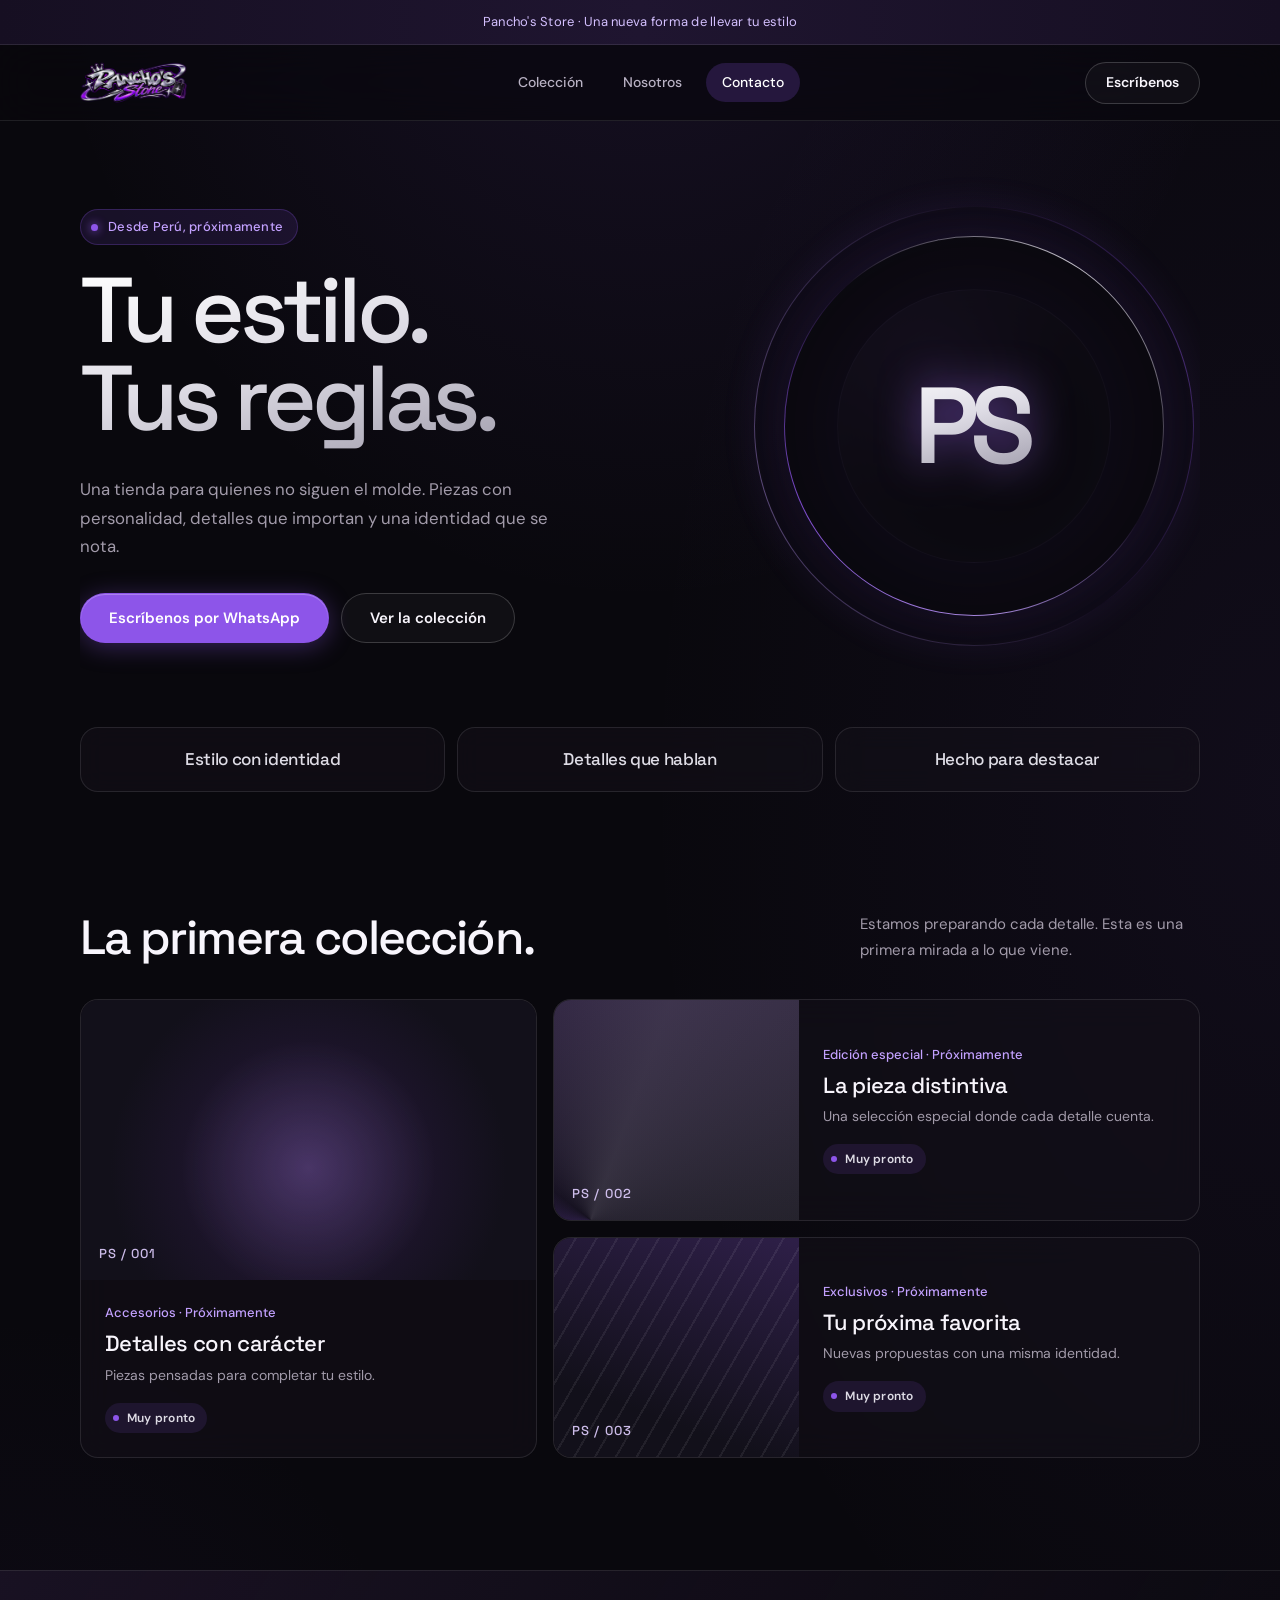
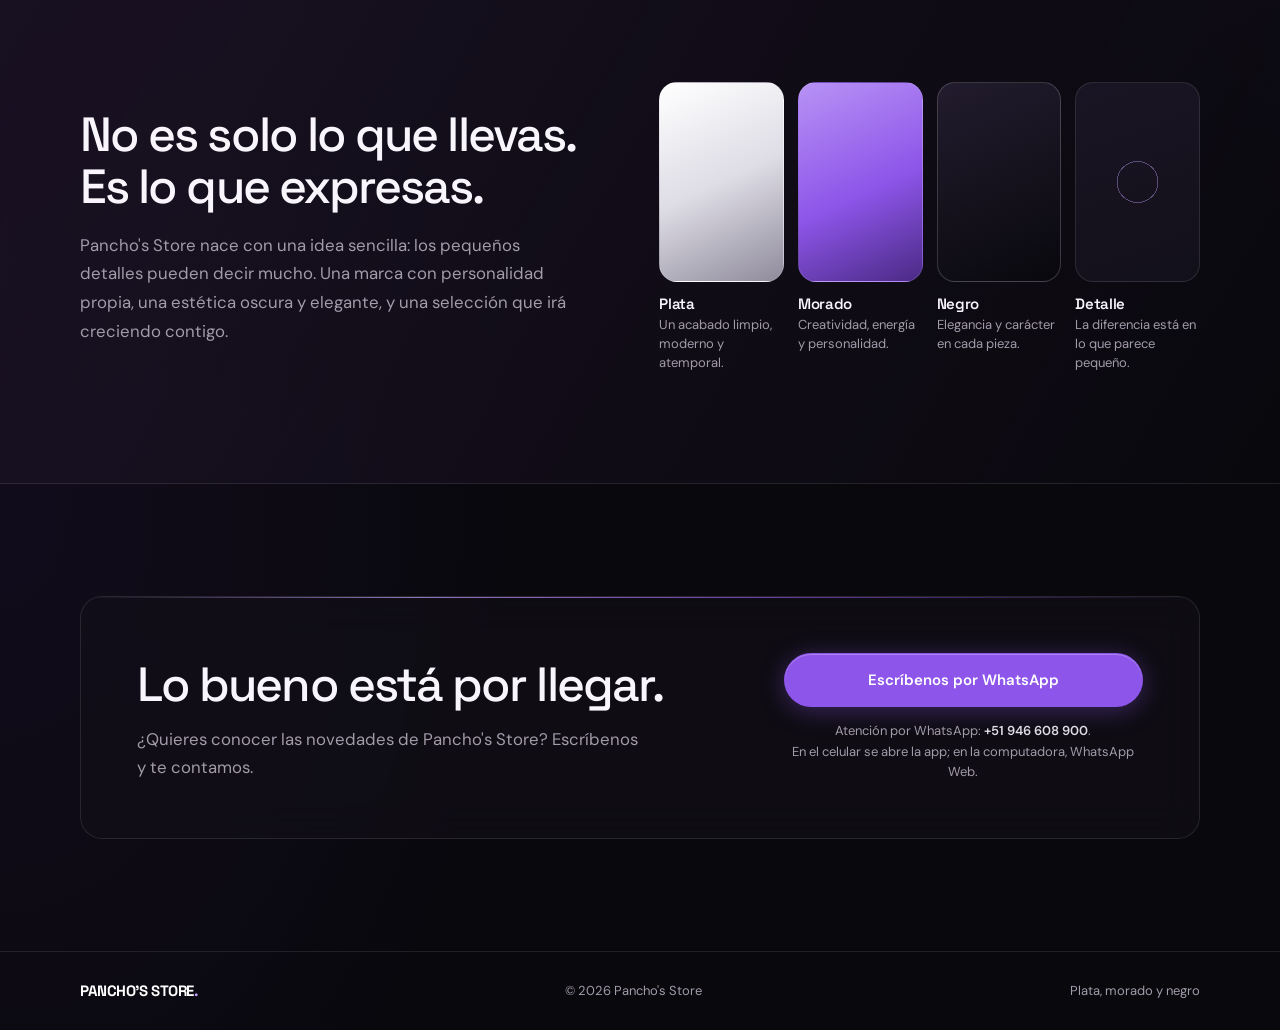
==== commit a81f2a65: "Cache-bust CSS para animación del logo" ====
--- a/index.html
+++ b/index.html
@@ -23,7 +23,7 @@
   <link rel="stylesheet" href="https://fonts.googleapis.com/css2?family=DM+Sans:wght@400;500;600;700&family=Space+Grotesk:wght@400;500;600;700&display=swap">
 
   <script>document.documentElement.classList.add('js');</script>
-  <link rel="stylesheet" href="css/styles.css?v=soft-glass-2">
+  <link rel="stylesheet" href="css/styles.css?v=logo-in-3">
   <script src="js/whatsapp.js" defer></script>
   <script src="js/ui.js?v=2" defer></script>
 </head>
--- a/css/styles.css
+++ b/css/styles.css
@@ -155,6 +155,7 @@
   display: inline-flex;
   align-items: center;
   transition: opacity .2s var(--ease), transform .2s var(--ease);
+  animation: logo-in 1.15s var(--ease) both;
 }
 .logo:hover { opacity: .9; transform: scale(1.02); }
 .logo img {
@@ -163,6 +164,37 @@
   height: 58px;
   object-fit: contain;
   object-position: left center;
+  animation: logo-glow 1.4s var(--ease) both;
+}
+
+/* Animación de carga del logo al entrar */
+@keyframes logo-in {
+  0% {
+    opacity: 0;
+    transform: translateY(-10px) scale(0.88);
+  }
+  60% {
+    opacity: 1;
+    transform: translateY(2px) scale(1.03);
+  }
+  100% {
+    opacity: 1;
+    transform: none;
+  }
+}
+@keyframes logo-glow {
+  0% {
+    filter: drop-shadow(0 0 0 transparent) brightness(0.7);
+    opacity: 0.35;
+  }
+  45% {
+    filter: drop-shadow(0 0 20px rgba(141, 85, 233, 0.65)) brightness(1.15);
+    opacity: 1;
+  }
+  100% {
+    filter: drop-shadow(0 0 0 transparent) brightness(1);
+    opacity: 1;
+  }
 }
 
 .nav {
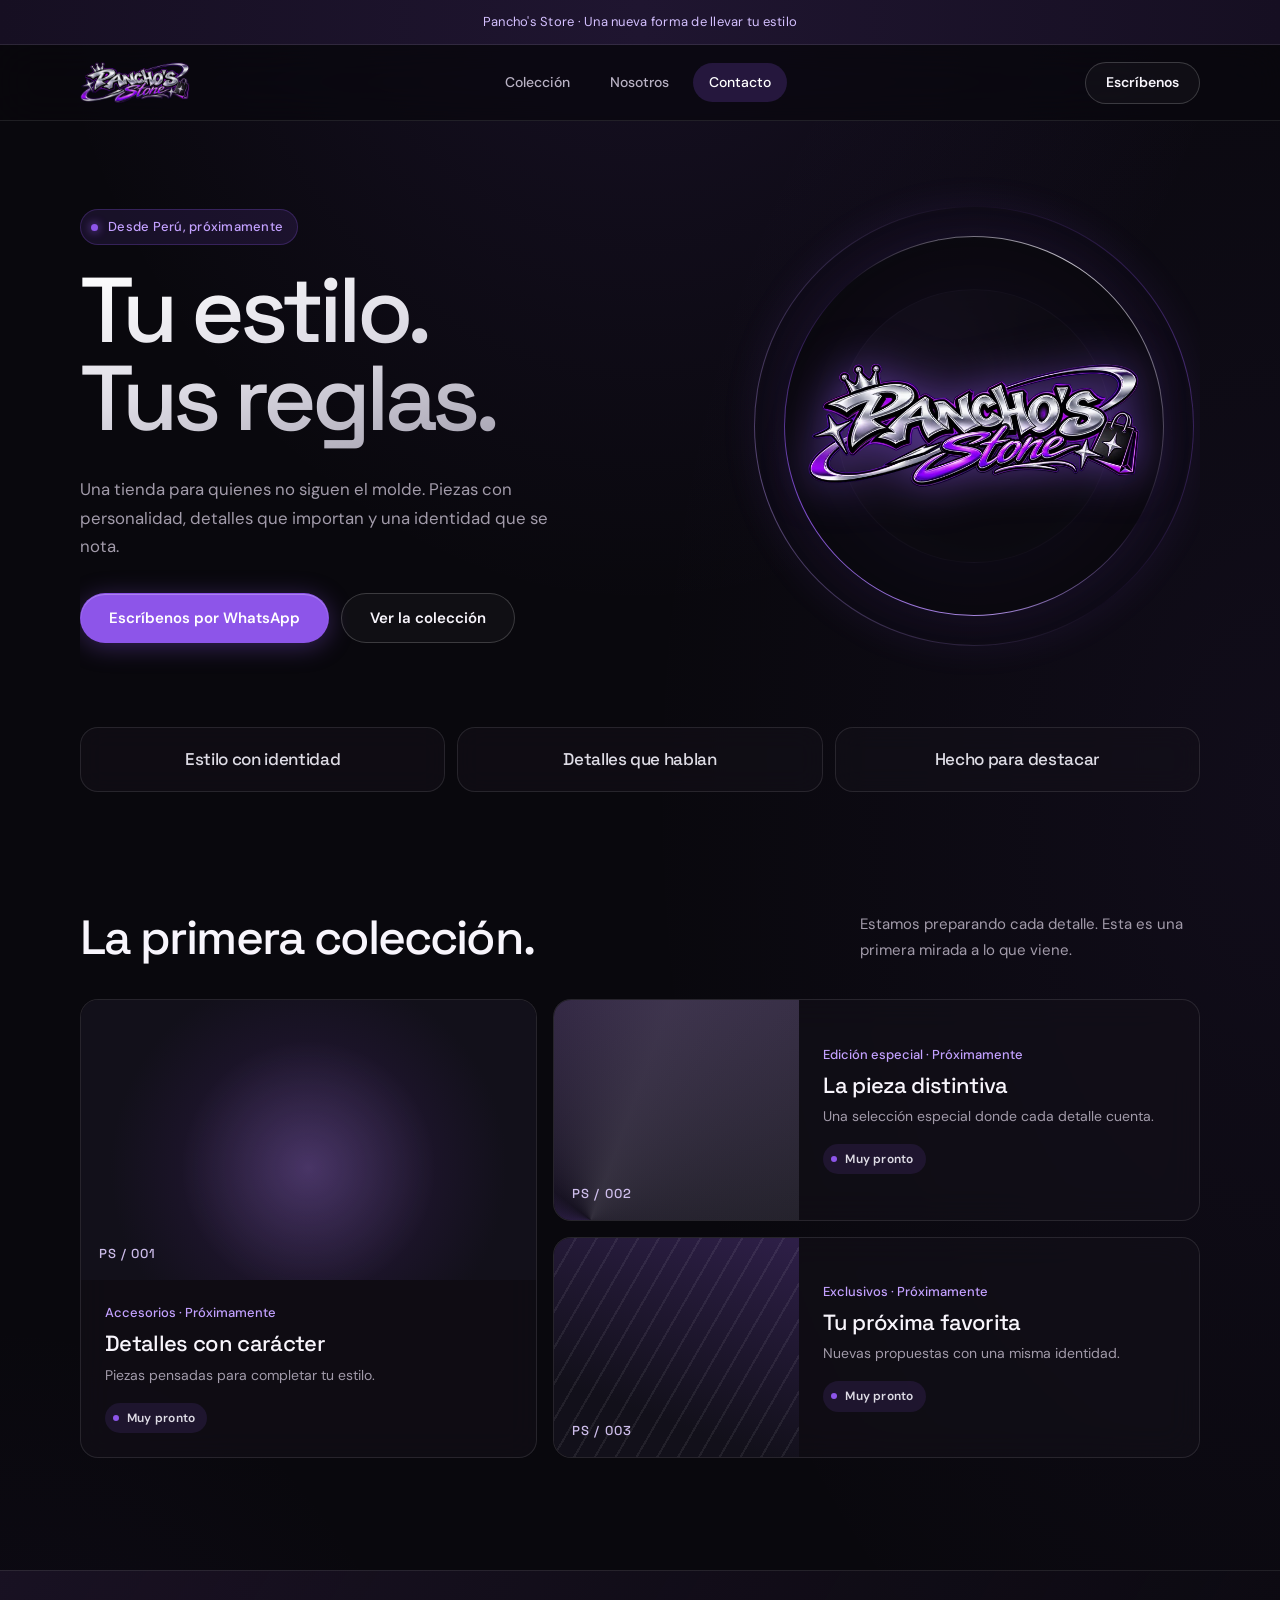
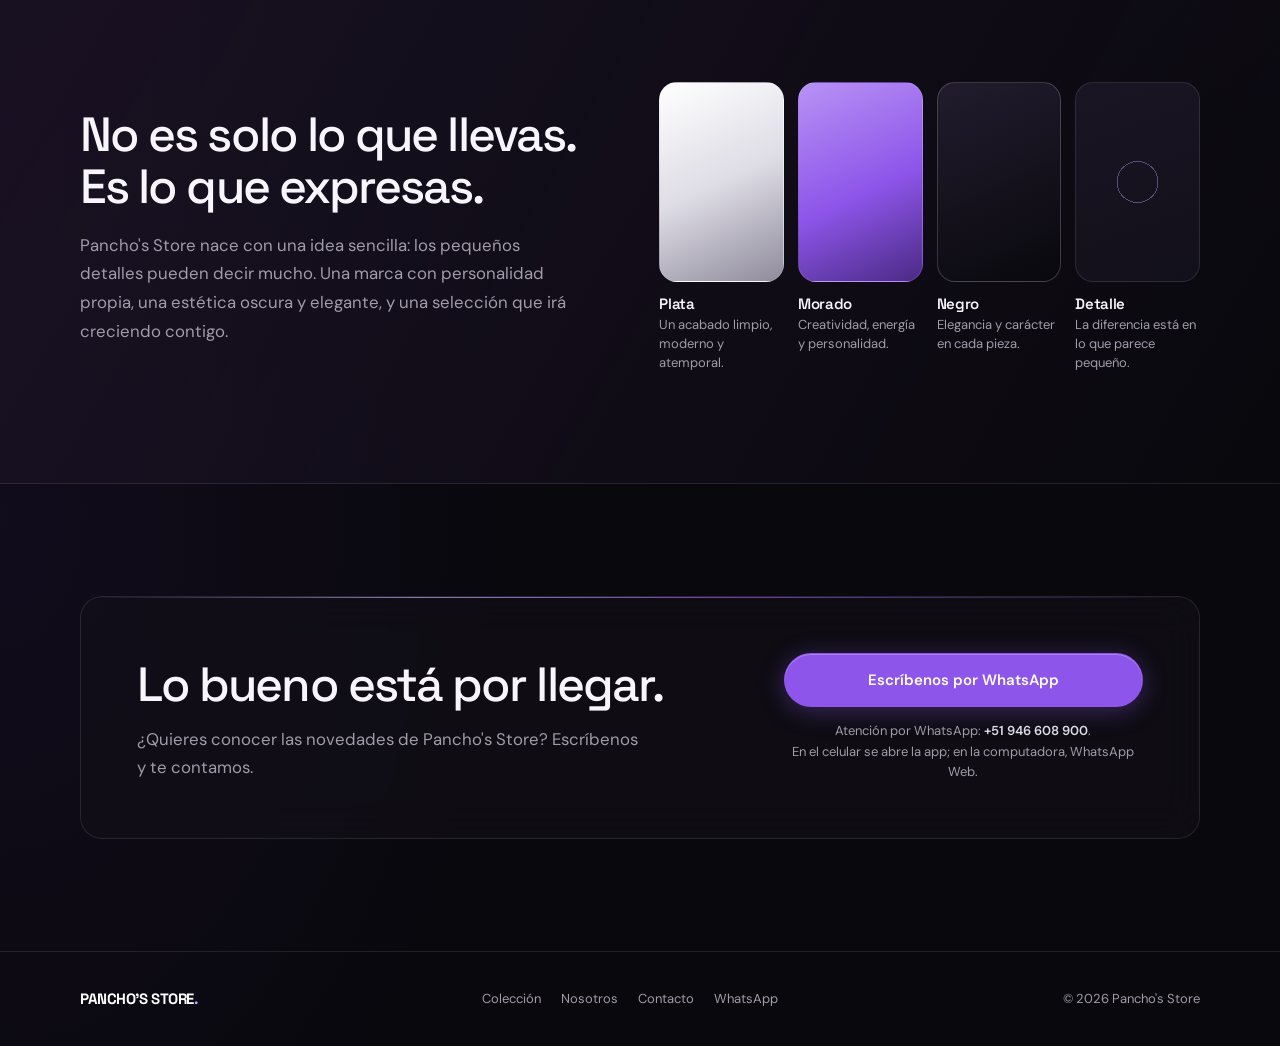
==== commit 0ff87185: "Mejora de cimientos: logo real en el hero, rendimiento, SEO y accesibilidad - Hero: el logo real de " ====
--- a/index.html
+++ b/index.html
@@ -15,17 +15,31 @@
   <meta property="og:title" content="Pancho's Store">
   <meta property="og:description" content="Pancho's Store — estilo que deja huella.">
   <meta property="og:url" content="https://jisusdev-pge.github.io/Pancho-s-Store/">
+  <meta property="og:image" content="https://jisusdev-pge.github.io/Pancho-s-Store/og-image.jpg">
+  <meta property="og:image:width" content="1200">
+  <meta property="og:image:height" content="630">
+  <meta property="og:image:alt" content="Logotipo de Pancho's Store sobre fondo negro y morado">
+
+  <meta name="twitter:card" content="summary_large_image">
+  <meta name="twitter:title" content="Pancho's Store">
+  <meta name="twitter:description" content="Pancho's Store — estilo que deja huella.">
+  <meta name="twitter:image" content="https://jisusdev-pge.github.io/Pancho-s-Store/og-image.jpg">
 
   <link rel="icon" href="favicon.svg" type="image/svg+xml">
-
+  <link rel="apple-touch-icon" href="panchos-store-logo-640.png">
+
+  <!-- Fuentes: solo los pesos que usa el diseño -->
   <link rel="preconnect" href="https://fonts.googleapis.com">
   <link rel="preconnect" href="https://fonts.gstatic.com" crossorigin>
-  <link rel="stylesheet" href="https://fonts.googleapis.com/css2?family=DM+Sans:wght@400;500;600;700&family=Space+Grotesk:wght@400;500;600;700&display=swap">
+  <link rel="stylesheet" href="https://fonts.googleapis.com/css2?family=DM+Sans:wght@400;500;600;700&family=Space+Grotesk:wght@500;600;700&display=swap">
+
+  <!-- El logo es lo primero que se ve: se pide con prioridad -->
+  <link rel="preload" as="image" href="panchos-store-logo-640.webp" type="image/webp">
 
   <script>document.documentElement.classList.add('js');</script>
-  <link rel="stylesheet" href="css/styles.css?v=logo-in-3">
+  <link rel="stylesheet" href="css/styles.css?v=mejoras-1">
   <script src="js/whatsapp.js" defer></script>
-  <script src="js/ui.js?v=2" defer></script>
+  <script src="js/ui.js?v=3" defer></script>
 </head>
 <body>
   <a class="skip-link" href="#contenido">Saltar al contenido</a>
@@ -34,7 +48,12 @@
 
   <header class="site-header">
     <div class="wrap header-inner">
-      <a class="logo" href="#" aria-label="Pancho's Store, ir al inicio"><img src="panchos-store-logo.png" alt="Pancho's Store" width="184" height="100"></a>
+      <a class="logo" href="#" aria-label="Pancho's Store, ir al inicio">
+        <picture>
+          <source srcset="panchos-store-logo-640.webp" type="image/webp">
+          <img src="panchos-store-logo-640.png" alt="Pancho's Store" width="640" height="348">
+        </picture>
+      </a>
 
       <nav class="nav" id="menu" aria-label="Principal">
         <a href="#coleccion">Colección</a>
@@ -66,7 +85,11 @@
         <div class="orb-ring orb-ring--outer"></div>
         <div class="orb-core"></div>
         <div class="orb-ring"></div>
-        <span class="orb-mark">PS</span>
+        <!-- Logo real de la marca (decorativo: el nombre ya está en el encabezado) -->
+        <picture class="orb-logo">
+          <source srcset="panchos-store-logo-640.webp" type="image/webp">
+          <img src="panchos-store-logo-640.png" alt="" width="640" height="348">
+        </picture>
       </div>
     </section>
 
@@ -174,8 +197,13 @@
   <footer class="site-footer">
     <div class="wrap footer-inner">
       <b>PANCHO'S STORE<span>.</span></b>
+      <nav class="footer-nav" aria-label="Pie de página">
+        <a href="#coleccion">Colección</a>
+        <a href="#nosotros">Nosotros</a>
+        <a href="#contacto">Contacto</a>
+        <a data-whatsapp href="#contacto">WhatsApp</a>
+      </nav>
       <span>© <span id="year">2026</span> Pancho's Store</span>
-      <span>Plata, morado y negro</span>
     </div>
   </footer>
 
--- a/css/styles.css
+++ b/css/styles.css
@@ -8,7 +8,8 @@
   --obsidian: #09080d;
   --graphite: #15121b;
   --violet: #8d55e9;
-  --violet-hover: #9d6af0;
+  /* Hover más profundo (no más claro): mantiene el texto blanco legible (contraste 5.6:1) */
+  --violet-hover: #7b46de;
   --lilac: #c3a1ff;
   --silver: #dedce5;
   --steel: #8f8b9c;
@@ -158,12 +159,11 @@
   animation: logo-in 1.15s var(--ease) both;
 }
 .logo:hover { opacity: .9; transform: scale(1.02); }
+.logo picture { display: block; }
 .logo img {
   display: block;
-  width: 136px;
-  height: 58px;
-  object-fit: contain;
-  object-position: left center;
+  height: 60px;
+  width: auto; /* respeta la proporción real del logo, sin recortes ni huecos */
   animation: logo-glow 1.4s var(--ease) both;
 }
 
@@ -395,16 +395,16 @@
     linear-gradient(var(--obsidian), var(--obsidian)) padding-box,
     conic-gradient(from 0deg, transparent, #8d55e9, transparent 40%, #c3a1ff, transparent) border-box;
 }
-.orb-mark {
+.orb-logo {
   position: relative;
-  font: 600 clamp(56px, 14vw, 108px) var(--font-display);
-  letter-spacing: -.08em;
-  background: var(--chrome);
-  -webkit-background-clip: text;
-  background-clip: text;
-  -webkit-text-fill-color: transparent;
-  filter: drop-shadow(0 0 20px rgba(166, 108, 255, 0.5));
-  padding-right: .06em;
+  display: block;
+  width: 88%;
+}
+.orb-logo img {
+  display: block;
+  width: 100%;
+  height: auto;
+  filter: drop-shadow(0 0 22px rgba(141, 85, 233, 0.55));
 }
 
 @keyframes rise {
@@ -455,10 +455,9 @@
   backdrop-filter: blur(12px);
   transition: border-color .25s, transform .25s var(--ease), background .25s;
 }
+/* Elementos informativos (no son enlaces): sin movimiento al pasar el cursor */
 .pillars li:hover {
-  border-color: rgba(195, 161, 255, 0.35);
-  background: rgba(141, 85, 233, 0.1);
-  transform: translateY(-2px);
+  border-color: rgba(195, 161, 255, 0.3);
   color: #fff;
 }
 
@@ -488,10 +487,9 @@
   transition: border-color .3s var(--ease), transform .35s var(--ease),
               box-shadow .35s var(--ease);
 }
+/* Aún no son enlaces (productos «Próximamente»): solo un brillo sutil, sin levantarse */
 .slot:hover {
-  border-color: rgba(195, 161, 255, 0.4);
-  transform: translateY(-6px);
-  box-shadow: 0 20px 50px rgba(0, 0, 0, 0.45), 0 0 0 1px rgba(195, 161, 255, 0.12);
+  border-color: rgba(195, 161, 255, 0.35);
 }
 .slot--tall {
   grid-column: span 5;
@@ -511,7 +509,6 @@
   padding: 18px;
   transition: transform .5s var(--ease);
 }
-.slot:hover .slot-art { transform: scale(1.04); }
 .slot--tall .slot-art { min-height: 280px; }
 .slot-code {
   font: 500 13px var(--font-display);
@@ -611,18 +608,11 @@
 .swatch {
   display: flex;
   flex-direction: column;
-  transition: transform .3s var(--ease);
-}
-.swatch:hover { transform: translateY(-5px); }
+}
 .swatch-chip {
   height: clamp(120px, 18vw, 200px);
   border-radius: var(--radius);
   border: 1px solid var(--glass-border);
-  transition: box-shadow .3s var(--ease), border-color .3s;
-}
-.swatch:hover .swatch-chip {
-  border-color: rgba(195, 161, 255, 0.4);
-  box-shadow: 0 12px 36px rgba(0, 0, 0, 0.4);
 }
 .chip-silver {
   background: linear-gradient(155deg, #ffffff, #dedce5 50%, #8f8b9c);
@@ -719,6 +709,16 @@
   color: #fff;
 }
 .site-footer b span { color: var(--lilac); }
+.footer-nav {
+  display: flex;
+  flex-wrap: wrap;
+  gap: 4px 20px;
+}
+.footer-nav a {
+  padding-block: 8px; /* área táctil cómoda */
+  transition: color .2s var(--ease);
+}
+.footer-nav a:hover { color: var(--text); }
 
 /* FAB */
 .fab {
@@ -777,7 +777,7 @@
   :root { --header-h: 68px; }
   .header-cta { display: none; }
   .fab { display: inline-flex; }
-  .logo img { width: 118px; height: 50px; }
+  .logo img { height: 52px; }
 
   .site-header { height: auto; min-height: var(--header-h); }
   .header-inner { flex-wrap: wrap; padding-block: 10px; }
@@ -840,7 +840,16 @@
     flex-direction: column;
     align-items: flex-start;
   }
-  .logo img { width: 108px; height: 46px; }
+  .logo img { height: 46px; }
+}
+
+/* Modo de alto contraste: el texto con degradado se haría invisible, se usa color sólido */
+@media (forced-colors: active) {
+  .hero h1 {
+    background: none;
+    -webkit-text-fill-color: currentColor;
+    color: CanvasText;
+  }
 }
 
 @media (prefers-reduced-motion: reduce) {
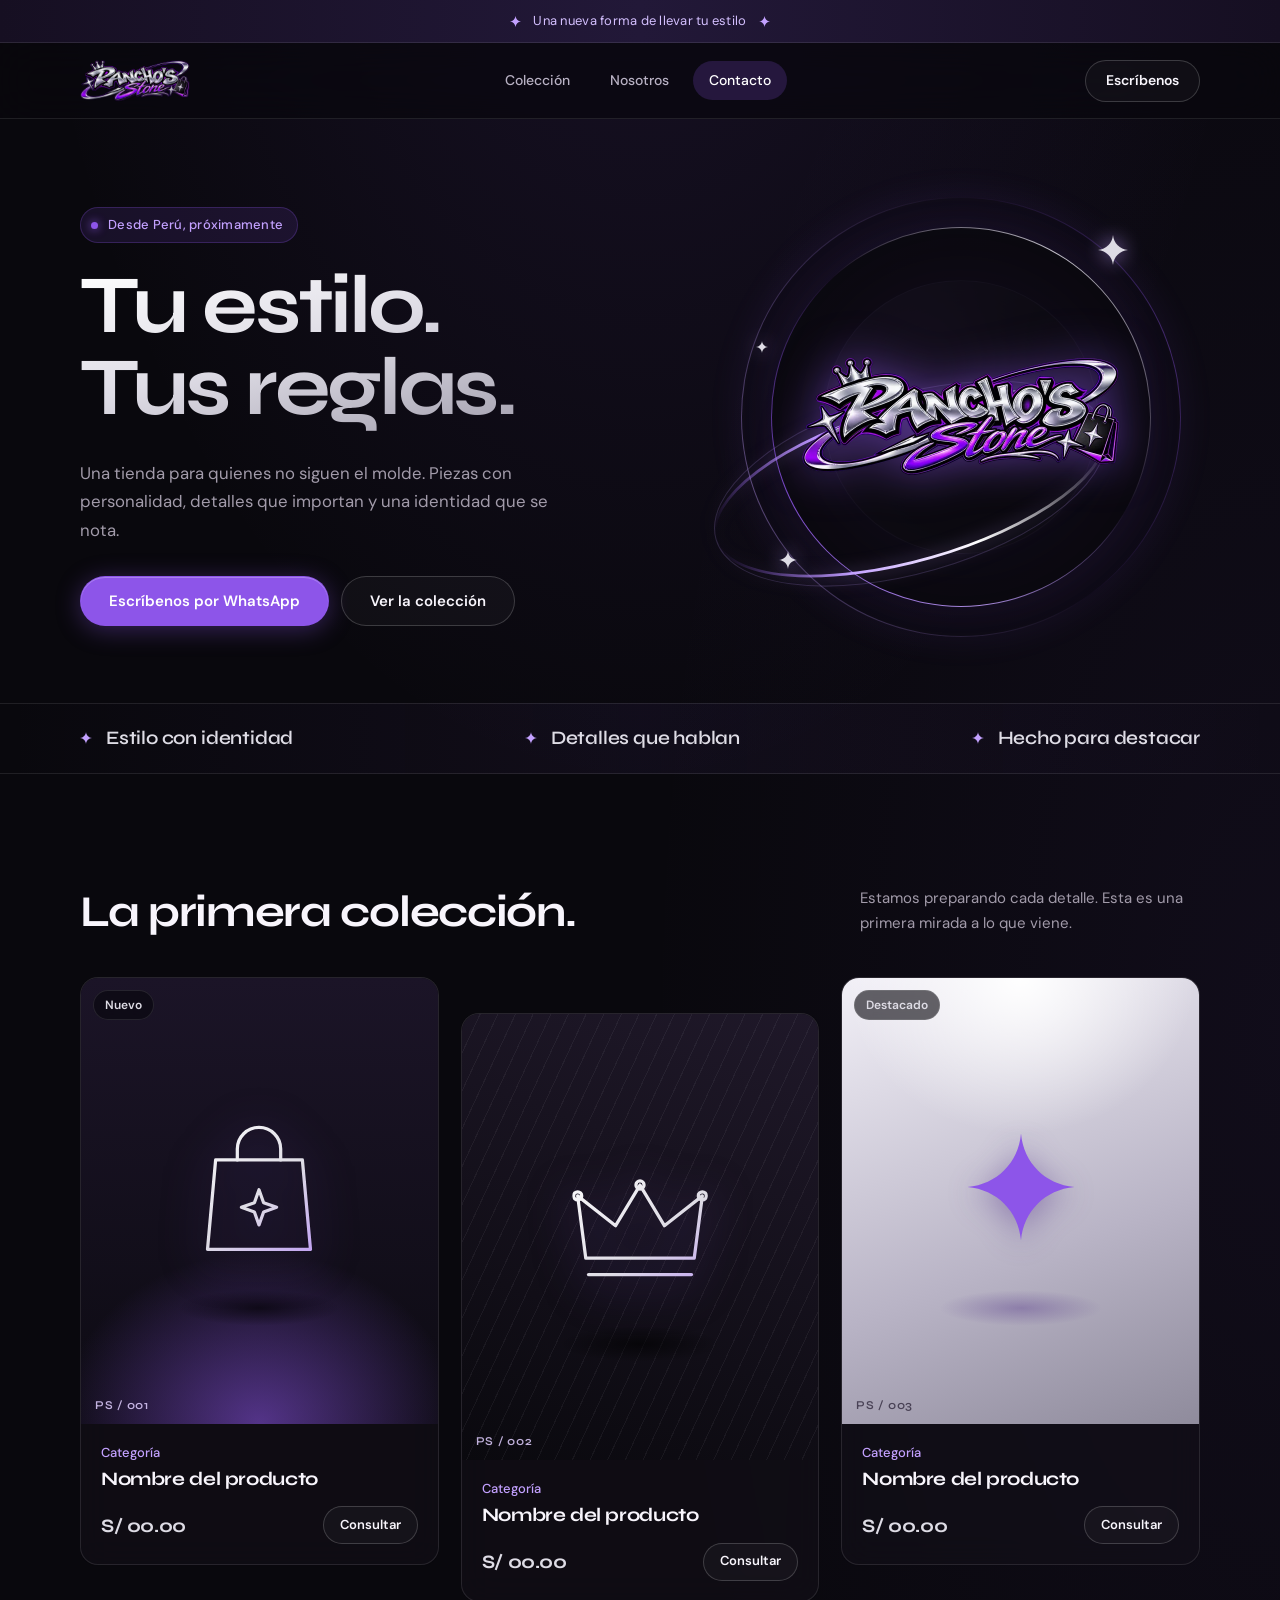
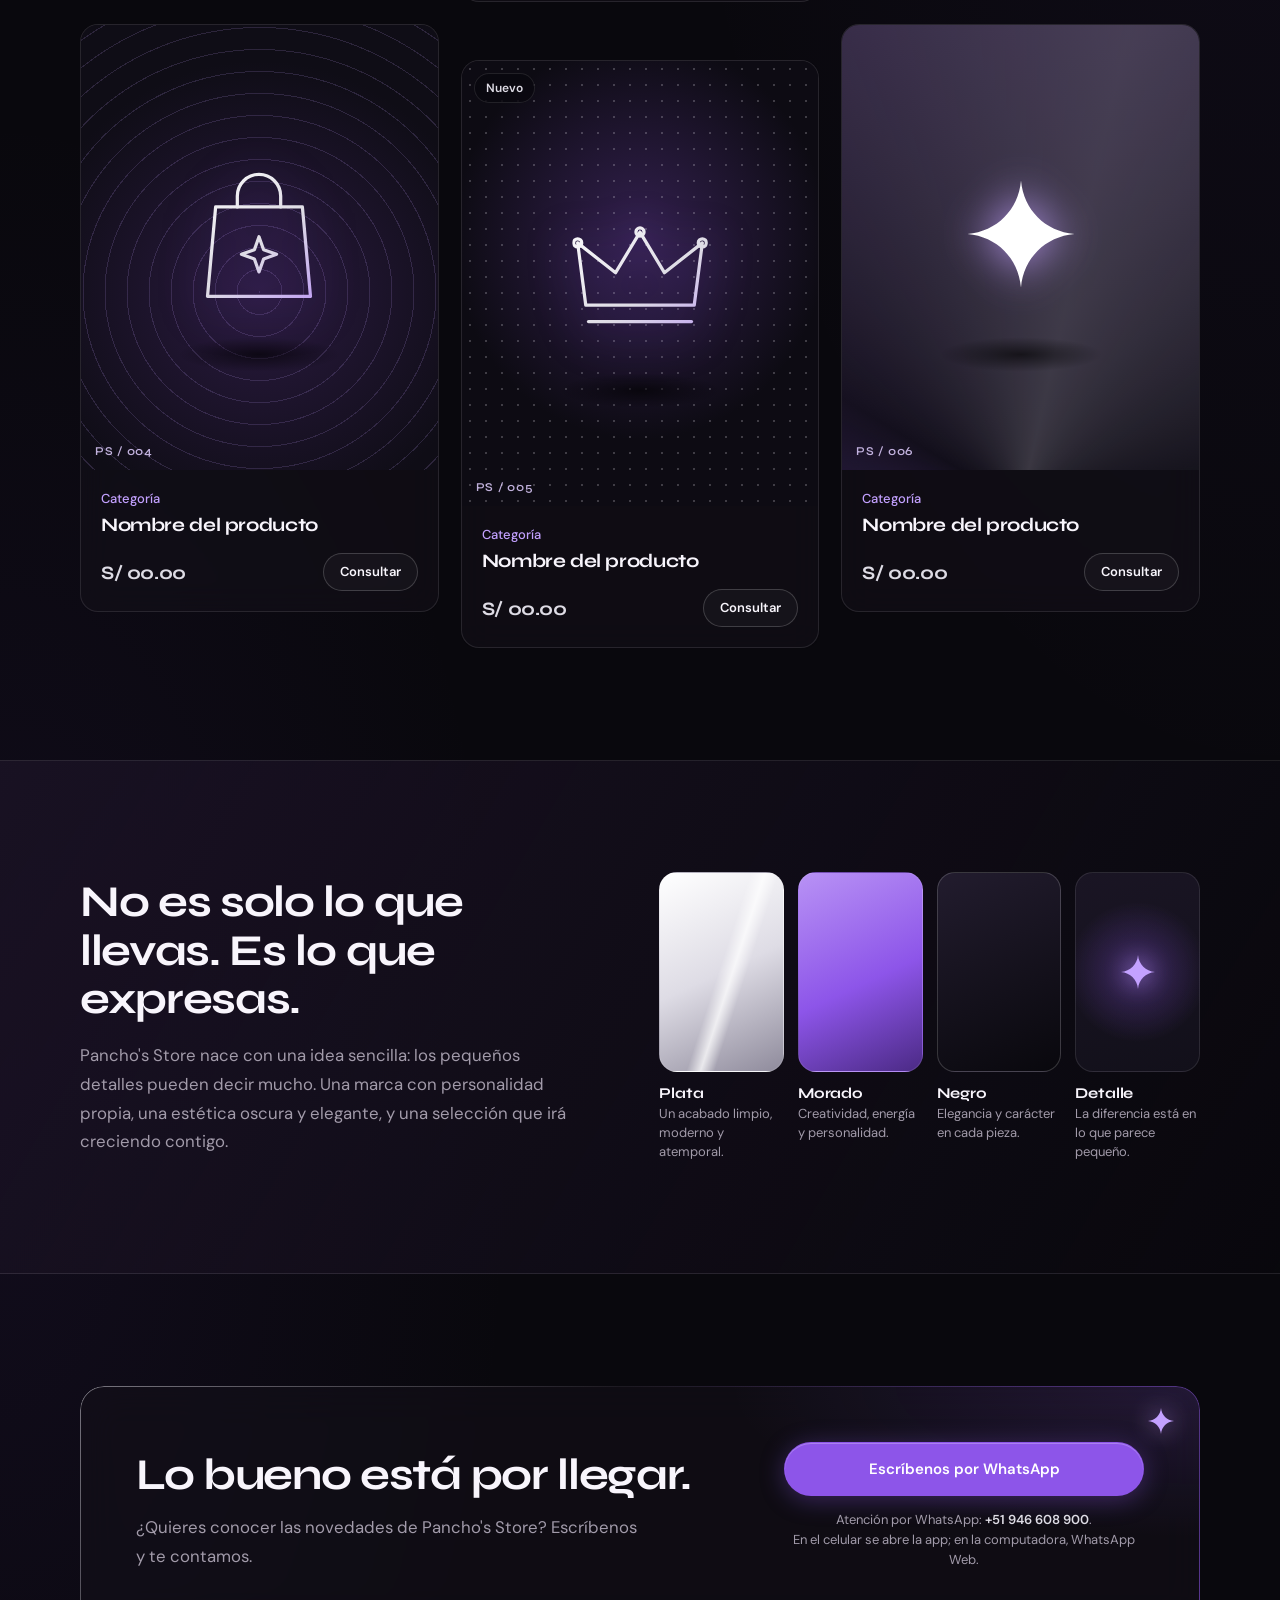
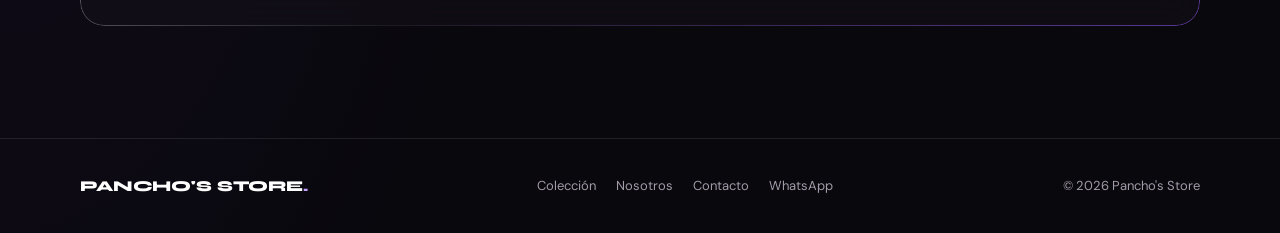
==== commit b6ecdf68: "Rediseño estético: órbita y destellos del logo, tipografía Syne y cartas de producto maqueta - Tipog" ====
--- a/index.html
+++ b/index.html
@@ -28,23 +28,51 @@
   <link rel="icon" href="favicon.svg" type="image/svg+xml">
   <link rel="apple-touch-icon" href="panchos-store-logo-640.png">
 
-  <!-- Fuentes: solo los pesos que usa el diseño -->
+  <!-- Fuentes: Syne (titulares, con carácter) + DM Sans (texto, muy legible) -->
   <link rel="preconnect" href="https://fonts.googleapis.com">
   <link rel="preconnect" href="https://fonts.gstatic.com" crossorigin>
-  <link rel="stylesheet" href="https://fonts.googleapis.com/css2?family=DM+Sans:wght@400;500;600;700&family=Space+Grotesk:wght@500;600;700&display=swap">
+  <link rel="stylesheet" href="https://fonts.googleapis.com/css2?family=DM+Sans:wght@400;500;600;700&family=Syne:wght@600;700;800&display=swap">
 
   <!-- El logo es lo primero que se ve: se pide con prioridad -->
   <link rel="preload" as="image" href="panchos-store-logo-640.webp" type="image/webp">
 
   <script>document.documentElement.classList.add('js');</script>
-  <link rel="stylesheet" href="css/styles.css?v=mejoras-1">
+  <link rel="stylesheet" href="css/styles.css?v=estetica-1">
   <script src="js/whatsapp.js" defer></script>
   <script src="js/ui.js?v=3" defer></script>
 </head>
 <body>
+  <!-- Iconos de la marca (destello, bolsa y corona del logo), reutilizados con <use> -->
+  <svg width="0" height="0" style="position:absolute" aria-hidden="true" focusable="false">
+    <defs>
+      <linearGradient id="chromeStroke" gradientUnits="userSpaceOnUse" x1="0" y1="0" x2="100" y2="120">
+        <stop offset="0" stop-color="#ffffff"/>
+        <stop offset=".55" stop-color="#dedce5"/>
+        <stop offset="1" stop-color="#b892f5"/>
+      </linearGradient>
+      <symbol id="i-spark" viewBox="0 0 24 24">
+        <path d="M12 0C12.6 6.6 17.4 11.4 24 12C17.4 12.6 12.6 17.4 12 24C11.4 17.4 6.6 12.6 0 12C6.6 11.4 11.4 6.6 12 0Z"/>
+      </symbol>
+      <symbol id="i-bag" viewBox="0 0 100 120">
+        <path d="M18 40h64l6 66H12z"/>
+        <path d="M34 40v-8a16 16 0 0 1 32 0v8"/>
+        <path d="M50 62l3.4 9.6L63 75l-9.6 3.4L50 88l-3.4-9.6L37 75l9.6-3.4z"/>
+      </symbol>
+      <symbol id="i-crown" viewBox="0 0 100 100">
+        <path d="M10 76 4 30l28 22 18-30 18 30 28-22-6 46z"/>
+        <path d="M12 88h76"/>
+        <circle cx="4" cy="30" r="3"/><circle cx="50" cy="22" r="3"/><circle cx="96" cy="30" r="3"/>
+      </symbol>
+    </defs>
+  </svg>
+
   <a class="skip-link" href="#contenido">Saltar al contenido</a>
 
-  <div class="announcement">Pancho's Store · Una nueva forma de llevar tu estilo</div>
+  <div class="announcement">
+    <svg class="spark" aria-hidden="true"><use href="#i-spark"/></svg>
+    Una nueva forma de llevar tu estilo
+    <svg class="spark" aria-hidden="true"><use href="#i-spark"/></svg>
+  </div>
 
   <header class="site-header">
     <div class="wrap header-inner">
@@ -85,11 +113,32 @@
         <div class="orb-ring orb-ring--outer"></div>
         <div class="orb-core"></div>
         <div class="orb-ring"></div>
+
+        <!-- Órbita inclinada: eco del aro que rodea el logotipo -->
+        <svg class="orb-orbit" viewBox="0 0 400 400" focusable="false">
+          <defs>
+            <linearGradient id="orbitGrad" x1="0" y1="0" x2="1" y2="0">
+              <stop offset="0" stop-color="#8d55e9" stop-opacity="0"/>
+              <stop offset=".3" stop-color="#c3a1ff"/>
+              <stop offset=".62" stop-color="#ffffff"/>
+              <stop offset="1" stop-color="#dedce5" stop-opacity="0"/>
+            </linearGradient>
+          </defs>
+          <g transform="rotate(-16 200 200)">
+            <ellipse cx="200" cy="200" rx="190" ry="72" fill="none" stroke="url(#orbitGrad)" stroke-width="2.6" stroke-linecap="round"/>
+            <ellipse cx="200" cy="200" rx="190" ry="84" fill="none" stroke="#c3a1ff" stroke-opacity=".18" stroke-width="1"/>
+          </g>
+        </svg>
+
         <!-- Logo real de la marca (decorativo: el nombre ya está en el encabezado) -->
         <picture class="orb-logo">
           <source srcset="panchos-store-logo-640.webp" type="image/webp">
           <img src="panchos-store-logo-640.png" alt="" width="640" height="348">
         </picture>
+
+        <svg class="spark spark--a" aria-hidden="true"><use href="#i-spark"/></svg>
+        <svg class="spark spark--b" aria-hidden="true"><use href="#i-spark"/></svg>
+        <svg class="spark spark--c" aria-hidden="true"><use href="#i-spark"/></svg>
       </div>
     </section>
 
@@ -110,34 +159,98 @@
           <p class="lede">Estamos preparando cada detalle. Esta es una primera mirada a lo que viene.</p>
         </div>
 
-        <div class="slots">
-          <article class="slot slot--tall">
-            <div class="slot-art art-rings" aria-hidden="true"><span class="slot-code">PS / 001</span></div>
-            <div class="slot-body">
-              <p class="slot-tag">Accesorios · Próximamente</p>
-              <h3>Detalles con carácter</h3>
-              <p class="slot-desc">Piezas pensadas para completar tu estilo.</p>
-              <p class="slot-status">Muy pronto</p>
-            </div>
-          </article>
-
-          <article class="slot slot--wide">
-            <div class="slot-art art-fan" aria-hidden="true"><span class="slot-code">PS / 002</span></div>
-            <div class="slot-body">
-              <p class="slot-tag">Edición especial · Próximamente</p>
-              <h3>La pieza distintiva</h3>
-              <p class="slot-desc">Una selección especial donde cada detalle cuenta.</p>
-              <p class="slot-status">Muy pronto</p>
-            </div>
-          </article>
-
-          <article class="slot slot--wide">
-            <div class="slot-art art-stripes" aria-hidden="true"><span class="slot-code">PS / 003</span></div>
-            <div class="slot-body">
-              <p class="slot-tag">Exclusivos · Próximamente</p>
-              <h3>Tu próxima favorita</h3>
-              <p class="slot-desc">Nuevas propuestas con una misma identidad.</p>
-              <p class="slot-status">Muy pronto</p>
+        <!-- Maqueta: textos, precios e imágenes son genéricos hasta tener productos reales -->
+        <div class="products">
+          <article class="product">
+            <div class="p-art art-violet" role="img" aria-label="Espacio reservado para la foto del producto">
+              <span class="p-badge">Nuevo</span>
+              <svg class="p-emblem" viewBox="0 0 100 120" aria-hidden="true"><use href="#i-bag"/></svg>
+              <span class="p-code">PS / 001</span>
+            </div>
+            <div class="p-body">
+              <p class="p-cat">Categoría</p>
+              <h3>Nombre del producto</h3>
+              <div class="p-row">
+                <p class="p-price">S/ 00.00</p>
+                <a class="p-cta" data-whatsapp href="#contacto">Consultar<span class="visually-hidden"> por el producto 1 en WhatsApp</span></a>
+              </div>
+            </div>
+          </article>
+
+          <article class="product">
+            <div class="p-art art-black" role="img" aria-label="Espacio reservado para la foto del producto">
+              <svg class="p-emblem" viewBox="0 0 100 100" aria-hidden="true"><use href="#i-crown"/></svg>
+              <span class="p-code">PS / 002</span>
+            </div>
+            <div class="p-body">
+              <p class="p-cat">Categoría</p>
+              <h3>Nombre del producto</h3>
+              <div class="p-row">
+                <p class="p-price">S/ 00.00</p>
+                <a class="p-cta" data-whatsapp href="#contacto">Consultar<span class="visually-hidden"> por el producto 2 en WhatsApp</span></a>
+              </div>
+            </div>
+          </article>
+
+          <article class="product">
+            <div class="p-art art-chrome" role="img" aria-label="Espacio reservado para la foto del producto">
+              <span class="p-badge">Destacado</span>
+              <svg class="p-emblem p-emblem--spark" viewBox="0 0 24 24" aria-hidden="true"><use href="#i-spark"/></svg>
+              <span class="p-code">PS / 003</span>
+            </div>
+            <div class="p-body">
+              <p class="p-cat">Categoría</p>
+              <h3>Nombre del producto</h3>
+              <div class="p-row">
+                <p class="p-price">S/ 00.00</p>
+                <a class="p-cta" data-whatsapp href="#contacto">Consultar<span class="visually-hidden"> por el producto 3 en WhatsApp</span></a>
+              </div>
+            </div>
+          </article>
+
+          <article class="product">
+            <div class="p-art art-rings" role="img" aria-label="Espacio reservado para la foto del producto">
+              <svg class="p-emblem" viewBox="0 0 100 120" aria-hidden="true"><use href="#i-bag"/></svg>
+              <span class="p-code">PS / 004</span>
+            </div>
+            <div class="p-body">
+              <p class="p-cat">Categoría</p>
+              <h3>Nombre del producto</h3>
+              <div class="p-row">
+                <p class="p-price">S/ 00.00</p>
+                <a class="p-cta" data-whatsapp href="#contacto">Consultar<span class="visually-hidden"> por el producto 4 en WhatsApp</span></a>
+              </div>
+            </div>
+          </article>
+
+          <article class="product">
+            <div class="p-art art-dots" role="img" aria-label="Espacio reservado para la foto del producto">
+              <span class="p-badge">Nuevo</span>
+              <svg class="p-emblem" viewBox="0 0 100 100" aria-hidden="true"><use href="#i-crown"/></svg>
+              <span class="p-code">PS / 005</span>
+            </div>
+            <div class="p-body">
+              <p class="p-cat">Categoría</p>
+              <h3>Nombre del producto</h3>
+              <div class="p-row">
+                <p class="p-price">S/ 00.00</p>
+                <a class="p-cta" data-whatsapp href="#contacto">Consultar<span class="visually-hidden"> por el producto 5 en WhatsApp</span></a>
+              </div>
+            </div>
+          </article>
+
+          <article class="product">
+            <div class="p-art art-fan" role="img" aria-label="Espacio reservado para la foto del producto">
+              <svg class="p-emblem p-emblem--spark" viewBox="0 0 24 24" aria-hidden="true"><use href="#i-spark"/></svg>
+              <span class="p-code">PS / 006</span>
+            </div>
+            <div class="p-body">
+              <p class="p-cat">Categoría</p>
+              <h3>Nombre del producto</h3>
+              <div class="p-row">
+                <p class="p-price">S/ 00.00</p>
+                <a class="p-cta" data-whatsapp href="#contacto">Consultar<span class="visually-hidden"> por el producto 6 en WhatsApp</span></a>
+              </div>
             </div>
           </article>
         </div>
@@ -168,7 +281,9 @@
             <span>Elegancia y carácter en cada pieza.</span>
           </div>
           <div class="swatch">
-            <div class="swatch-chip chip-detail" aria-hidden="true"></div>
+            <div class="swatch-chip chip-detail" aria-hidden="true">
+              <svg class="spark" aria-hidden="true"><use href="#i-spark"/></svg>
+            </div>
             <b>Detalle</b>
             <span>La diferencia está en lo que parece pequeño.</span>
           </div>
@@ -179,6 +294,7 @@
     <section class="section" id="contacto" aria-labelledby="titulo-contacto">
       <div class="wrap">
         <div class="contact-card">
+          <svg class="spark contact-spark" aria-hidden="true"><use href="#i-spark"/></svg>
           <div>
             <h2 id="titulo-contacto">Lo bueno está por llegar.</h2>
             <p class="lede">¿Quieres conocer las novedades de Pancho's Store? Escríbenos y te contamos.</p>
--- a/css/styles.css
+++ b/css/styles.css
@@ -1,7 +1,8 @@
 /* =====================================================================
-   Pancho's Store — Soft Dark Luxury
-   Mismos colores: plata · morado · negro
-   Nuevo lenguaje: cristal esmerilado, formas suaves, elegancia redondeada
+   Pancho's Store — Cromo sobre noche
+   Colores oficiales: plata · morado · negro
+   Lenguaje visual tomado del logotipo: cromo, destellos de cuatro
+   puntas, órbita inclinada, corona y bolsa.
    ===================================================================== */
 
 :root {
@@ -30,7 +31,8 @@
   --radius-pill: 999px;
 
   --font-body: 'DM Sans', system-ui, -apple-system, 'Segoe UI', sans-serif;
-  --font-display: 'Space Grotesk', 'DM Sans', system-ui, sans-serif;
+  /* Syne: ancha y con carácter, a la altura del logotipo. Si no carga, cae a DM Sans. */
+  --font-display: 'Syne', 'DM Sans', system-ui, sans-serif;
   --ease: cubic-bezier(0.22, 1, 0.36, 1);
 }
 
@@ -53,6 +55,8 @@
     radial-gradient(ellipse 40% 30% at 0% 80%, #4b2a8520, transparent),
     var(--obsidian);
   min-height: 100vh;
+  /* Recorta el brillo que se sale de pantalla sin romper el encabezado fijo */
+  overflow-x: clip;
 }
 
 a { color: inherit; text-decoration: none; }
@@ -61,7 +65,7 @@
 h1, h2, h3 {
   margin: 0;
   font-family: var(--font-display);
-  font-weight: 500;
+  font-weight: 700;
 }
 
 .wrap {
@@ -73,15 +77,23 @@
 section[id] { scroll-margin-top: calc(var(--header-h) + 16px); }
 
 h2 {
-  font-size: clamp(30px, 4.8vw, 48px);
-  line-height: 1.08;
-  letter-spacing: -.04em;
+  font-size: clamp(27px, 4.2vw, 44px);
+  line-height: 1.1;
+  letter-spacing: -.03em;
 }
 
 .lede {
   color: var(--muted);
   max-width: 42ch;
   font-size: 1.05rem;
+}
+
+/* Destello de cuatro puntas (el mismo del logotipo) */
+.spark {
+  width: 1em;
+  height: 1em;
+  fill: currentColor;
+  flex: none;
 }
 
 /* Accesibilidad */
@@ -117,18 +129,23 @@
   outline-offset: 3px;
 }
 
-/* Announcement */
+/* Barra de anuncio */
 .announcement {
-  padding: 11px 16px;
-  background: linear-gradient(90deg, #160f22, #1f1530, #160f22);
+  display: flex;
+  align-items: center;
+  justify-content: center;
+  gap: 12px;
+  padding: 10px 16px;
+  background: linear-gradient(90deg, #160f22, #221838, #160f22);
   color: #d4c0ff;
   font-size: 13px;
   text-align: center;
   letter-spacing: .02em;
   border-bottom: 1px solid var(--line);
 }
-
-/* Header — glass bar */
+.announcement .spark { width: 11px; height: 11px; color: var(--lilac); }
+
+/* Encabezado — barra de cristal */
 .site-header {
   position: sticky;
   top: 0;
@@ -250,7 +267,7 @@
 .menu-toggle[aria-expanded="true"] span:nth-child(2) { opacity: 0; }
 .menu-toggle[aria-expanded="true"] span:nth-child(3) { transform: translateY(-7px) rotate(-45deg); }
 
-/* Buttons — soft pills */
+/* Botones — píldoras suaves */
 .btn {
   display: inline-flex;
   align-items: center;
@@ -293,14 +310,15 @@
   font-size: 14px;
 }
 
-/* Hero */
+/* ---------------------------------------------------------------------
+   Hero
+   --------------------------------------------------------------------- */
 .hero {
   padding-block: clamp(48px, 7vw, 88px) clamp(40px, 6vw, 80px);
   display: grid;
-  grid-template-columns: minmax(0, 1.15fr) minmax(0, 0.85fr);
+  grid-template-columns: minmax(0, 1.1fr) minmax(0, 0.9fr);
   align-items: center;
   gap: clamp(28px, 5vw, 56px);
-  overflow: clip;
 }
 
 .status {
@@ -328,16 +346,16 @@
 }
 
 .hero h1 {
-  font-size: clamp(42px, 8.5vw, 92px);
-  line-height: 0.95;
-  letter-spacing: -.055em;
+  font-size: clamp(40px, 7.2vw, 82px);
+  line-height: 1;
+  letter-spacing: -.04em;
   background: var(--chrome);
   -webkit-background-clip: text;
   background-clip: text;
   -webkit-text-fill-color: transparent;
-  padding-bottom: 0.12em;
-}
-.hero .lede { margin-top: 22px; }
+  padding-bottom: 0.14em;
+}
+.hero .lede { margin-top: 18px; }
 .actions {
   display: flex;
   flex-wrap: wrap;
@@ -345,7 +363,7 @@
   margin-top: 32px;
 }
 
-/* Soft glowing orb */
+/* Orbe con el logo, órbita inclinada y destellos */
 .orb {
   position: relative;
   width: min(92%, 380px);
@@ -395,10 +413,20 @@
     linear-gradient(var(--obsidian), var(--obsidian)) padding-box,
     conic-gradient(from 0deg, transparent, #8d55e9, transparent 40%, #c3a1ff, transparent) border-box;
 }
+.orb-orbit {
+  position: absolute;
+  inset: -6%;
+  width: 112%;
+  height: 112%;
+  overflow: visible;
+  filter: drop-shadow(0 0 8px rgba(195, 161, 255, 0.55));
+  pointer-events: none;
+}
+.orb-orbit g { animation: orbit-breathe 9s ease-in-out infinite alternate; transform-origin: 200px 200px; }
 .orb-logo {
   position: relative;
   display: block;
-  width: 88%;
+  width: 84%;
 }
 .orb-logo img {
   display: block;
@@ -407,6 +435,17 @@
   filter: drop-shadow(0 0 22px rgba(141, 85, 233, 0.55));
 }
 
+/* Destellos que acompañan al orbe */
+.orb .spark {
+  position: absolute;
+  color: var(--silver);
+  filter: drop-shadow(0 0 10px rgba(195, 161, 255, 0.8));
+  animation: twinkle 4.6s ease-in-out infinite;
+}
+.spark--a { width: 30px; height: 30px; top: 2%; right: 6%; color: var(--lilac); }
+.spark--b { width: 18px; height: 18px; bottom: 10%; left: 2%; animation-delay: -1.8s; }
+.spark--c { width: 12px; height: 12px; top: 30%; left: -4%; color: var(--violet); animation-delay: -3.2s; }
+
 @keyframes rise {
   from { opacity: 0; transform: translateY(20px); }
   to { opacity: 1; transform: none; }
@@ -424,162 +463,247 @@
   from { opacity: 0.65; transform: scale(1); }
   to { opacity: 1; transform: scale(1.06); }
 }
+@keyframes twinkle {
+  0%, 100% { opacity: 0.35; transform: scale(0.7) rotate(0deg); }
+  50% { opacity: 1; transform: scale(1) rotate(45deg); }
+}
+@keyframes orbit-breathe {
+  from { transform: rotate(-3deg); }
+  to { transform: rotate(3deg); }
+}
 [data-rise] {
   animation: rise 0.85s var(--ease) both;
   animation-delay: calc(var(--i, 0) * 90ms);
 }
 .orb { animation: fade 1.3s var(--ease) 0.2s both; }
 
-/* Pillars — soft chips */
+/* ---------------------------------------------------------------------
+   Pilares — una línea tranquila, con destellos como separadores
+   --------------------------------------------------------------------- */
 .pillars {
-  padding-block: 8px;
+  border-block: 1px solid var(--line);
+  background: linear-gradient(90deg, transparent, rgba(141, 85, 233, 0.06), transparent);
 }
 .pillars ul {
   list-style: none;
   margin: 0;
-  padding: 0;
-  display: grid;
-  grid-template-columns: repeat(3, 1fr);
-  gap: 12px;
+  padding: 22px 0;
+  display: flex;
+  flex-wrap: wrap;
+  align-items: center;
+  justify-content: space-between;
+  gap: 10px 32px;
 }
 .pillars li {
-  padding: 20px 22px;
-  font: 500 17px/1.3 var(--font-display);
-  letter-spacing: -.02em;
+  display: inline-flex;
+  align-items: center;
+  gap: 14px;
+  font: 600 clamp(15px, 1.8vw, 19px)/1.3 var(--font-display);
+  letter-spacing: -.01em;
   color: var(--silver);
-  text-align: center;
-  background: var(--glass);
-  border: 1px solid var(--glass-border);
-  border-radius: var(--radius);
-  -webkit-backdrop-filter: blur(12px);
-  backdrop-filter: blur(12px);
-  transition: border-color .25s, transform .25s var(--ease), background .25s;
-}
-/* Elementos informativos (no son enlaces): sin movimiento al pasar el cursor */
-.pillars li:hover {
-  border-color: rgba(195, 161, 255, 0.3);
-  color: #fff;
-}
-
-/* Collection — soft glass cards */
+}
+.pillars li::before {
+  content: "";
+  width: 12px;
+  height: 12px;
+  flex: none;
+  background: var(--lilac);
+  -webkit-mask: url("data:image/svg+xml,%3Csvg xmlns='http://www.w3.org/2000/svg' viewBox='0 0 24 24'%3E%3Cpath d='M12 0C12.6 6.6 17.4 11.4 24 12C17.4 12.6 12.6 17.4 12 24C11.4 17.4 6.6 12.6 0 12C6.6 11.4 11.4 6.6 12 0Z'/%3E%3C/svg%3E") center / contain no-repeat;
+  mask: url("data:image/svg+xml,%3Csvg xmlns='http://www.w3.org/2000/svg' viewBox='0 0 24 24'%3E%3Cpath d='M12 0C12.6 6.6 17.4 11.4 24 12C17.4 12.6 12.6 17.4 12 24C11.4 17.4 6.6 12.6 0 12C6.6 11.4 11.4 6.6 12 0Z'/%3E%3C/svg%3E") center / contain no-repeat;
+}
+
+/* ---------------------------------------------------------------------
+   Colección — maqueta de cartas de producto
+   --------------------------------------------------------------------- */
 .section-head {
   display: flex;
   align-items: flex-end;
   justify-content: space-between;
   gap: 24px;
-  margin-bottom: 36px;
+  margin-bottom: 40px;
 }
 .section-head .lede { max-width: 34ch; font-size: 15px; }
 
-.slots {
+.products {
   display: grid;
-  grid-template-columns: repeat(12, 1fr);
-  gap: 16px;
-}
-.slot {
-  display: grid;
+  grid-template-columns: repeat(3, minmax(0, 1fr));
+  gap: 22px;
+  align-items: start;
+}
+/* La columna central baja un poco: ritmo editorial en lugar de una cuadrícula rígida */
+@media (min-width: 981px) {
+  .product:nth-child(3n + 2) { margin-top: 36px; }
+}
+
+.product {
+  display: flex;
+  flex-direction: column;
   background: var(--glass);
   border: 1px solid var(--glass-border);
   border-radius: var(--radius);
   overflow: hidden;
   -webkit-backdrop-filter: blur(16px);
   backdrop-filter: blur(16px);
-  transition: border-color .3s var(--ease), transform .35s var(--ease),
-              box-shadow .35s var(--ease);
-}
-/* Aún no son enlaces (productos «Próximamente»): solo un brillo sutil, sin levantarse */
-.slot:hover {
-  border-color: rgba(195, 161, 255, 0.35);
-}
-.slot--tall {
-  grid-column: span 5;
-  grid-row: span 2;
-  grid-template-rows: 1.1fr auto;
-}
-.slot--wide {
-  grid-column: span 7;
-  grid-template-columns: minmax(140px, 38%) 1fr;
-}
-
-.slot-art {
+  transition: border-color .3s var(--ease), box-shadow .35s var(--ease);
+}
+.product:hover {
+  border-color: rgba(195, 161, 255, 0.4);
+  box-shadow: 0 18px 50px rgba(0, 0, 0, 0.4), 0 0 40px rgba(141, 85, 233, 0.12);
+}
+
+/* Espacio de la foto */
+.p-art {
   position: relative;
-  min-height: 180px;
-  display: flex;
-  align-items: flex-end;
-  padding: 18px;
+  aspect-ratio: 4 / 5;
+  overflow: hidden;
+  isolation: isolate;
+}
+/* Sombra de suelo bajo el emblema */
+.p-art::after {
+  content: "";
+  position: absolute;
+  z-index: -1;
+  left: 50%;
+  bottom: 22%;
+  width: 46%;
+  height: 8%;
+  transform: translateX(-50%);
+  border-radius: 50%;
+  background: radial-gradient(ellipse, rgba(0, 0, 0, 0.6), transparent 70%);
+}
+.p-emblem {
+  position: absolute;
+  left: 50%;
+  top: 47%;
+  width: 38%;
+  height: auto;
+  transform: translate(-50%, -50%);
+  fill: none;
+  stroke: url(#chromeStroke);
+  stroke-width: 2.4;
+  stroke-linejoin: round;
+  stroke-linecap: round;
+  filter: drop-shadow(0 8px 22px rgba(141, 85, 233, 0.5));
   transition: transform .5s var(--ease);
 }
-.slot--tall .slot-art { min-height: 280px; }
-.slot-code {
-  font: 500 13px var(--font-display);
-  letter-spacing: .08em;
+.p-emblem--spark {
+  width: 30%;
+  fill: #ffffff;
+  stroke: none;
+  filter: drop-shadow(0 0 22px rgba(195, 161, 255, 0.9));
+}
+.product:hover .p-emblem { transform: translate(-50%, calc(-50% - 6px)); }
+
+.p-badge {
+  position: absolute;
+  top: 12px;
+  left: 12px;
+  z-index: 1;
+  padding: 4px 11px;
+  border-radius: var(--radius-pill);
+  background: rgba(9, 8, 13, 0.62);
+  border: 1px solid var(--glass-border);
+  -webkit-backdrop-filter: blur(8px);
+  backdrop-filter: blur(8px);
+  color: var(--silver);
+  font-size: 12px;
+  font-weight: 600;
+}
+.p-code {
+  position: absolute;
+  left: 14px;
+  bottom: 12px;
+  z-index: 1;
+  font: 600 12px var(--font-display);
+  letter-spacing: .06em;
   color: #e0ceff;
-  opacity: 0.9;
-}
-
+  opacity: .85;
+}
+
+.art-violet {
+  background:
+    radial-gradient(ellipse 80% 55% at 50% 100%, rgba(141, 85, 233, 0.55), transparent 70%),
+    linear-gradient(180deg, #1b1427, #0d0b13);
+}
+.art-black {
+  background:
+    repeating-linear-gradient(115deg, rgba(222, 220, 229, 0.06) 0 1px, transparent 1px 16px),
+    linear-gradient(200deg, #1f1829, #0a090e);
+}
+.art-chrome {
+  background:
+    radial-gradient(ellipse 70% 50% at 50% 0%, #ffffff, transparent 70%),
+    linear-gradient(160deg, #f2f0f7, #b9b4c6 60%, #8f8b9c);
+}
+.art-chrome .p-emblem--spark {
+  fill: var(--violet);
+  filter: drop-shadow(0 6px 16px rgba(75, 42, 133, 0.45));
+}
+.art-chrome .p-code { color: #2a2236; opacity: .75; }
+.art-chrome::after { background: radial-gradient(ellipse, rgba(75, 42, 133, 0.35), transparent 70%); }
 .art-rings {
   background:
-    radial-gradient(circle at 50% 60%, rgba(195, 161, 255, 0.2) 0%, transparent 45%),
-    radial-gradient(circle at 50% 60%, #2a1a40, #12101a 70%);
+    repeating-radial-gradient(circle at 50% 60%, rgba(195, 161, 255, 0.16) 0 1px, transparent 1px 22px),
+    radial-gradient(circle at 50% 60%, #2a1a40, #0f0d16 72%);
+}
+.art-dots {
+  background:
+    radial-gradient(rgba(222, 220, 229, 0.24) 1px, transparent 1.5px) 0 0 / 16px 16px,
+    radial-gradient(ellipse 70% 60% at 50% 40%, #33204f, #0d0b13 75%);
 }
 .art-fan {
   background:
-    conic-gradient(from 200deg at 15% 100%, rgba(141, 85, 233, 0.45), transparent 30%, rgba(222, 220, 229, 0.15) 50%, transparent),
-    linear-gradient(165deg, #241836, #12101a);
-}
-.art-stripes {
-  background:
-    repeating-linear-gradient(120deg, rgba(222, 220, 229, 0.08) 0 2px, transparent 2px 18px),
-    linear-gradient(200deg, #2e1f48, #12101a 75%);
-}
-
-.slot-body {
-  padding: 22px 24px 24px;
-  display: flex;
-  flex-direction: column;
-  justify-content: center;
-}
-.slot-tag {
+    conic-gradient(from 200deg at 50% 108%, rgba(141, 85, 233, 0.55), transparent 28%, rgba(222, 220, 229, 0.2) 48%, transparent 70%),
+    linear-gradient(165deg, #241836, #0f0d16);
+}
+
+.p-body { padding: 18px 20px 20px; }
+.p-cat {
   color: var(--lilac);
   font-size: 13px;
   font-weight: 500;
 }
-.slot h3 {
-  margin-top: 6px;
-  font-size: 22px;
+.product h3 {
+  margin-top: 4px;
+  font-size: 19px;
   line-height: 1.2;
-  letter-spacing: -.03em;
-}
-.slot-desc {
-  margin-top: 8px;
-  color: var(--muted);
-  font-size: 14px;
-  line-height: 1.55;
-}
-.slot-status {
+  letter-spacing: -.02em;
+}
+.p-row {
+  display: flex;
+  align-items: center;
+  justify-content: space-between;
+  flex-wrap: wrap;
+  gap: 10px;
+  margin-top: 16px;
+}
+.p-price {
+  font: 700 19px/1 var(--font-display);
+  letter-spacing: -.02em;
+  color: var(--silver);
+}
+.p-cta {
   display: inline-flex;
   align-items: center;
-  gap: 8px;
-  margin-top: 16px;
-  padding: 5px 12px 5px 8px;
-  width: fit-content;
+  justify-content: center;
+  min-height: 38px;
+  padding: 6px 16px;
+  border: 1px solid var(--line-strong);
   border-radius: var(--radius-pill);
-  background: rgba(141, 85, 233, 0.12);
-  color: var(--silver);
-  font-size: 12px;
+  background: rgba(255, 255, 255, 0.03);
+  font-size: 13px;
   font-weight: 600;
-  letter-spacing: .02em;
-}
-.slot-status::before {
-  content: "";
-  width: 6px;
-  height: 6px;
-  border-radius: 50%;
-  background: var(--violet);
-  animation: pulse 2.2s ease-in-out infinite;
-}
-
-/* Story / Identity */
+  transition: background .25s var(--ease), border-color .25s var(--ease);
+}
+.p-cta:hover {
+  background: var(--violet-hover);
+  border-color: var(--violet-hover);
+  color: #fff;
+}
+
+/* ---------------------------------------------------------------------
+   Identidad
+   --------------------------------------------------------------------- */
 .story {
   position: relative;
 }
@@ -610,12 +734,23 @@
   flex-direction: column;
 }
 .swatch-chip {
+  position: relative;
   height: clamp(120px, 18vw, 200px);
   border-radius: var(--radius);
   border: 1px solid var(--glass-border);
+  overflow: hidden;
 }
 .chip-silver {
   background: linear-gradient(155deg, #ffffff, #dedce5 50%, #8f8b9c);
+}
+/* Brillo diagonal, como metal pulido */
+.chip-silver::after {
+  content: "";
+  position: absolute;
+  inset: -20% 30% -20% auto;
+  width: 22%;
+  transform: rotate(18deg);
+  background: linear-gradient(90deg, transparent, rgba(255, 255, 255, 0.75), transparent);
 }
 .chip-violet {
   background: linear-gradient(155deg, #b892f5, #8d55e9 55%, #4b2a85);
@@ -625,14 +760,22 @@
   border-color: var(--line-strong);
 }
 .chip-detail {
-  background:
-    radial-gradient(circle at 50% 50%, transparent 0 20px, rgba(195, 161, 255, 0.4) 20px 21px, transparent 21px),
+  display: grid;
+  place-items: center;
+  background:
+    radial-gradient(circle at 50% 50%, rgba(141, 85, 233, 0.35), transparent 60%),
     linear-gradient(160deg, #1a1524, #12101a);
+}
+.chip-detail .spark {
+  width: 34px;
+  height: 34px;
+  color: var(--lilac);
+  filter: drop-shadow(0 0 12px rgba(195, 161, 255, 0.8));
 }
 .swatch b {
   margin-top: 12px;
-  font: 600 15px var(--font-display);
-  letter-spacing: -.02em;
+  font: 700 15px var(--font-display);
+  letter-spacing: -.01em;
 }
 .swatch span {
   margin-top: 3px;
@@ -641,30 +784,46 @@
   line-height: 1.45;
 }
 
-/* Contact — soft glass card */
+/* ---------------------------------------------------------------------
+   Contacto
+   --------------------------------------------------------------------- */
 .contact-card {
   display: grid;
   grid-template-columns: minmax(0, 1.25fr) minmax(0, 0.75fr);
   gap: clamp(24px, 4vw, 48px);
   align-items: end;
   padding: clamp(28px, 5vw, 56px);
-  background: var(--glass);
-  border: 1px solid var(--glass-border);
-  border-radius: calc(var(--radius) + 4px);
+  background:
+    radial-gradient(ellipse 60% 90% at 100% 0%, rgba(141, 85, 233, 0.16), transparent 70%),
+    var(--glass);
+  border-radius: calc(var(--radius) + 6px);
   -webkit-backdrop-filter: blur(20px);
   backdrop-filter: blur(20px);
   position: relative;
   overflow: hidden;
 }
+/* Borde con degradado plata → morado */
 .contact-card::before {
   content: "";
   position: absolute;
-  top: 0;
-  left: 0;
-  right: 0;
-  height: 1px;
-  background: linear-gradient(90deg, transparent, #c3a1ff 30%, #8d55e9 60%, transparent);
-  opacity: 0.7;
+  inset: 0;
+  padding: 1px;
+  border-radius: inherit;
+  background: linear-gradient(135deg, rgba(222, 220, 229, 0.5), rgba(255, 255, 255, 0.06) 40%, rgba(141, 85, 233, 0.6));
+  -webkit-mask: linear-gradient(#000 0 0) content-box, linear-gradient(#000 0 0);
+  -webkit-mask-composite: xor;
+  mask-composite: exclude;
+  pointer-events: none;
+}
+.contact-spark {
+  position: absolute;
+  top: 22px;
+  right: 26px;
+  width: 26px;
+  height: 26px;
+  color: var(--lilac);
+  filter: drop-shadow(0 0 12px rgba(195, 161, 255, 0.8));
+  animation: twinkle 4.6s ease-in-out infinite;
 }
 .contact-card .lede { margin-top: 14px; }
 .contact-action {
@@ -689,7 +848,7 @@
   font-weight: 600;
 }
 
-/* Footer */
+/* Pie */
 .site-footer {
   border-top: 1px solid var(--line);
   padding-block: 28px;
@@ -704,8 +863,8 @@
   flex-wrap: wrap;
 }
 .site-footer b {
-  font: 700 15px var(--font-display);
-  letter-spacing: -.03em;
+  font: 800 15px var(--font-display);
+  letter-spacing: -.01em;
   color: #fff;
 }
 .site-footer b span { color: var(--lilac); }
@@ -720,7 +879,7 @@
 }
 .footer-nav a:hover { color: var(--text); }
 
-/* FAB */
+/* Botón flotante de WhatsApp (móvil) */
 .fab {
   display: none;
   position: fixed;
@@ -746,28 +905,21 @@
 }
 .fab:active { transform: scale(0.95); }
 
-/* Responsive */
+/* ---------------------------------------------------------------------
+   Responsive
+   --------------------------------------------------------------------- */
 @media (max-width: 980px) {
   .hero {
     grid-template-columns: 1fr;
-    gap: 36px;
-  }
-  .hero h1 { font-size: clamp(40px, 11vw, 80px); }
+    gap: 44px;
+  }
+  .hero h1 { font-size: clamp(38px, 10.5vw, 76px); }
   .orb {
     width: min(78%, 320px);
-    justify-self: start;
-  }
-
-  .slot--tall,
-  .slot--wide {
-    grid-column: span 12;
-    grid-row: auto;
-  }
-  .slot--tall {
-    grid-template-rows: none;
-    grid-template-columns: minmax(140px, 38%) 1fr;
-  }
-  .slot--tall .slot-art { min-height: 180px; }
+    justify-self: center;
+  }
+
+  .products { grid-template-columns: repeat(2, minmax(0, 1fr)); }
 
   .story-grid,
   .contact-card { grid-template-columns: 1fr; }
@@ -816,8 +968,12 @@
 }
 
 @media (max-width: 700px) {
-  .pillars ul { grid-template-columns: 1fr; }
-  .pillars li { text-align: left; padding: 16px 18px; }
+  .pillars ul {
+    flex-direction: column;
+    align-items: flex-start;
+    padding: 18px 0;
+    gap: 8px;
+  }
 
   .section-head { display: block; }
   .section-head .lede { margin-top: 12px; }
@@ -827,20 +983,27 @@
 }
 
 @media (max-width: 560px) {
-  .slot--wide,
-  .slot--tall { grid-template-columns: 1fr; }
-  .slot-art,
-  .slot--tall .slot-art { min-height: 160px; }
+  .logo img { height: 46px; }
   .actions .btn { width: 100%; }
-  .orb {
-    width: min(88%, 280px);
-    justify-self: center;
-  }
+  .orb { width: min(80%, 280px); }
+  .spark--a { right: 0; }
+  .spark--c { left: 0; }
+
+  /* Cartas compactas, dos por fila, como en una tienda móvil */
+  .products { gap: 12px; }
+  .p-body { padding: 12px 12px 14px; }
+  .product h3 { font-size: 15px; }
+  .p-cat { font-size: 12px; }
+  .p-row { margin-top: 12px; gap: 8px; }
+  .p-price { font-size: 16px; }
+  .p-cta { width: 100%; }
+  .p-badge { top: 8px; left: 8px; font-size: 11px; padding: 3px 9px; }
+  .p-code { left: 10px; bottom: 9px; font-size: 11px; }
+
   .footer-inner {
     flex-direction: column;
     align-items: flex-start;
   }
-  .logo img { height: 46px; }
 }
 
 /* Modo de alto contraste: el texto con degradado se haría invisible, se usa color sólido */
